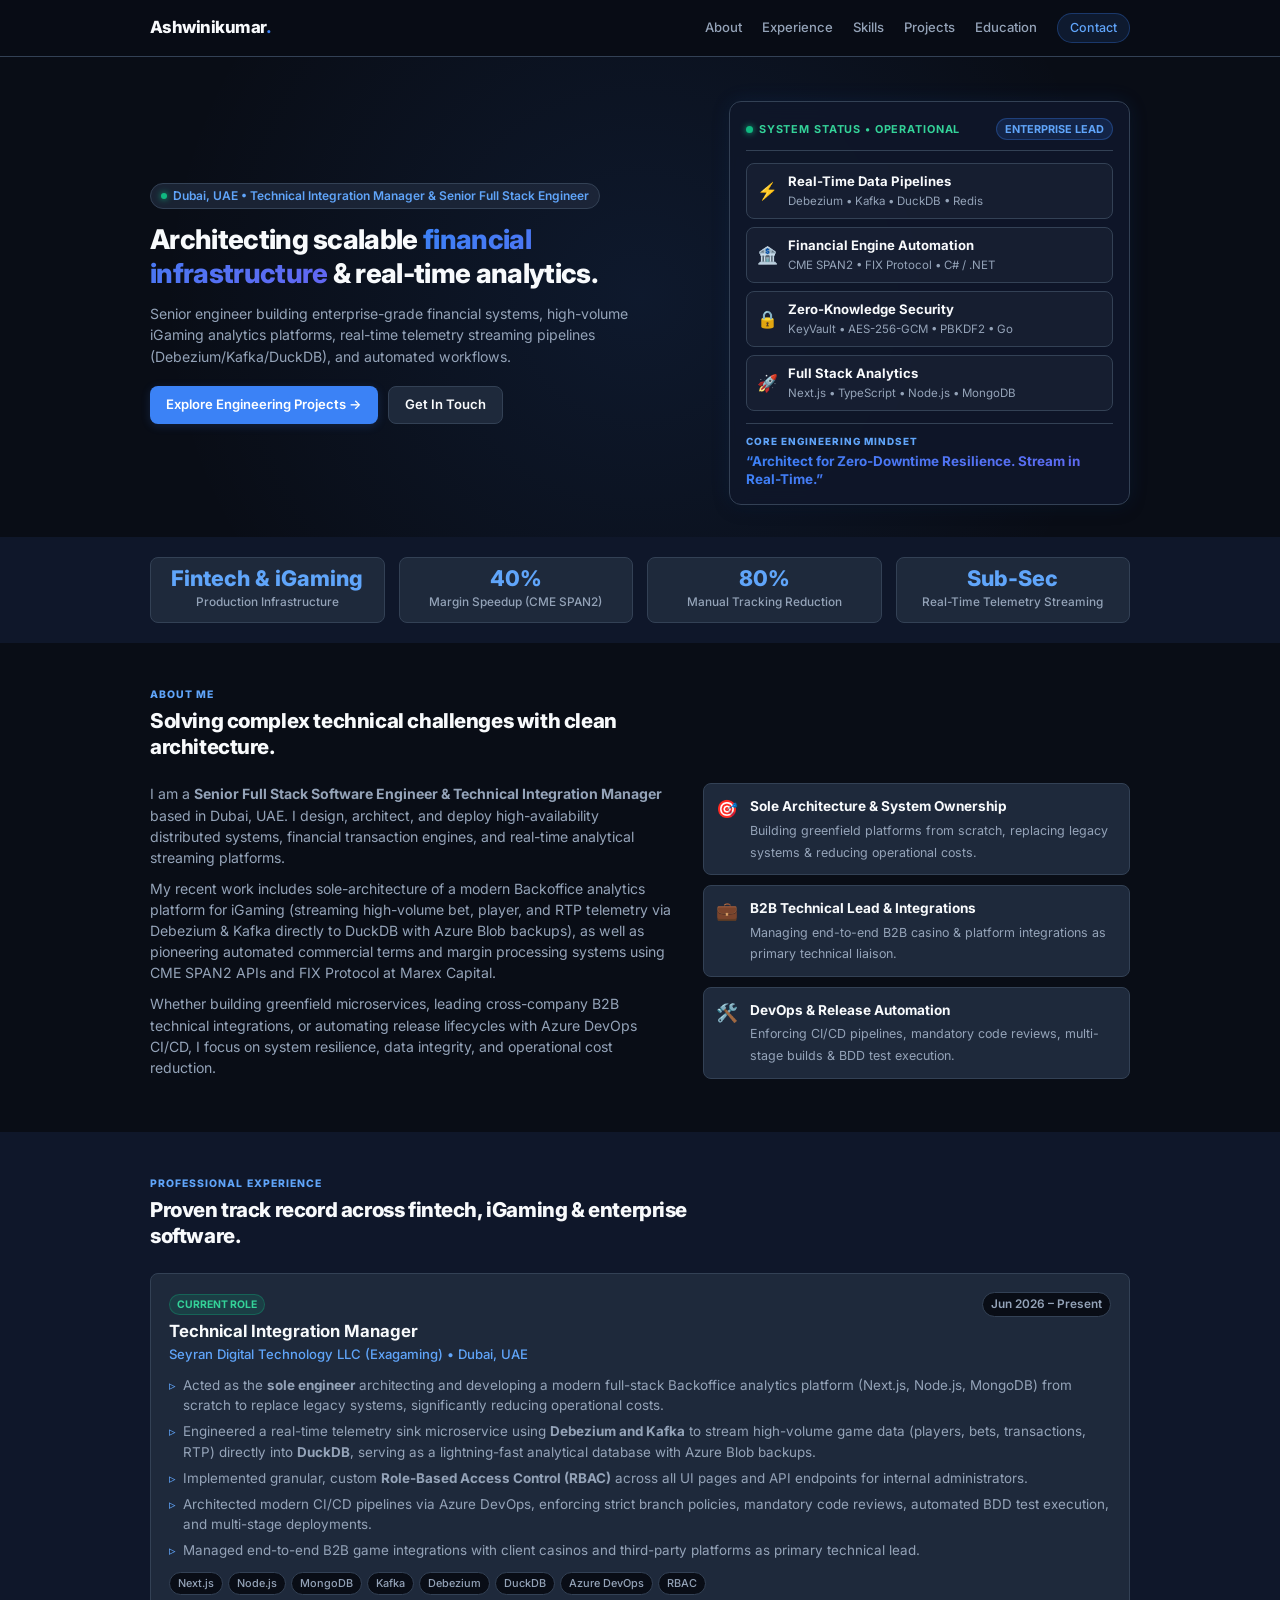
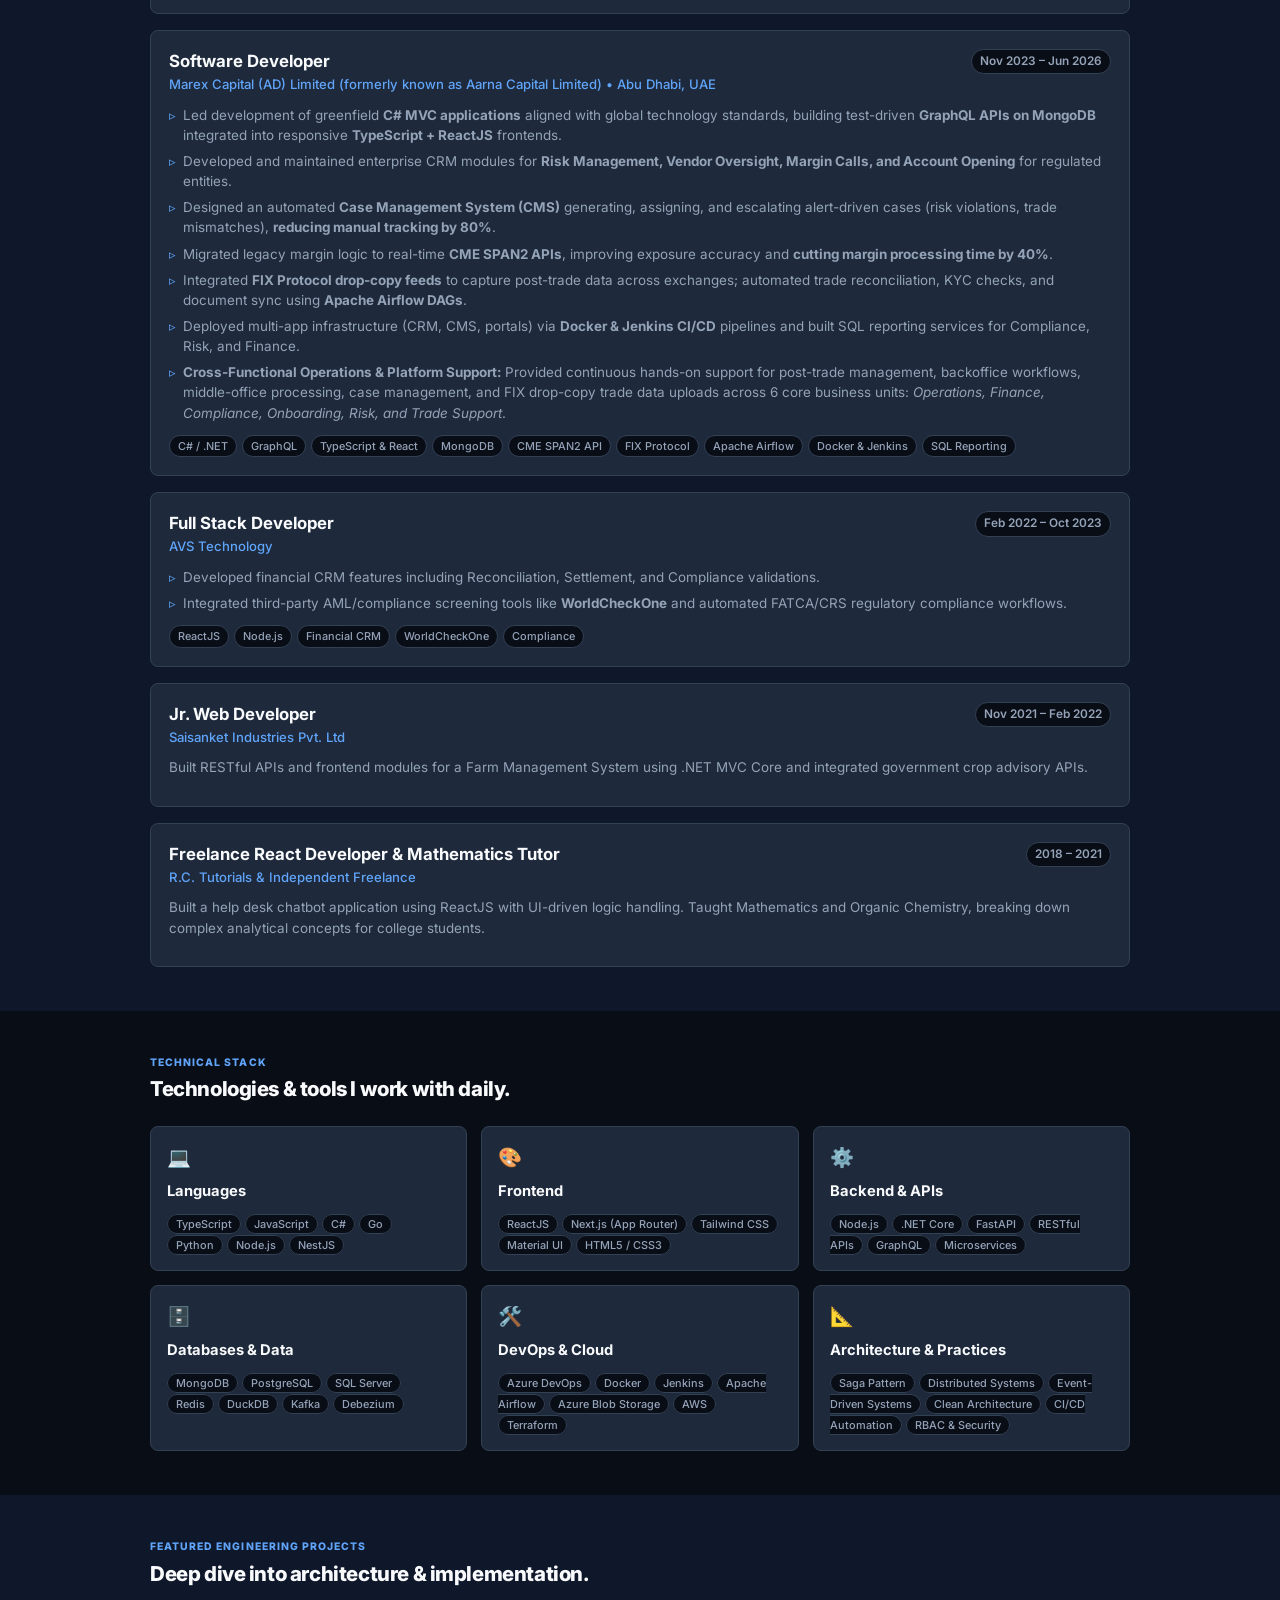
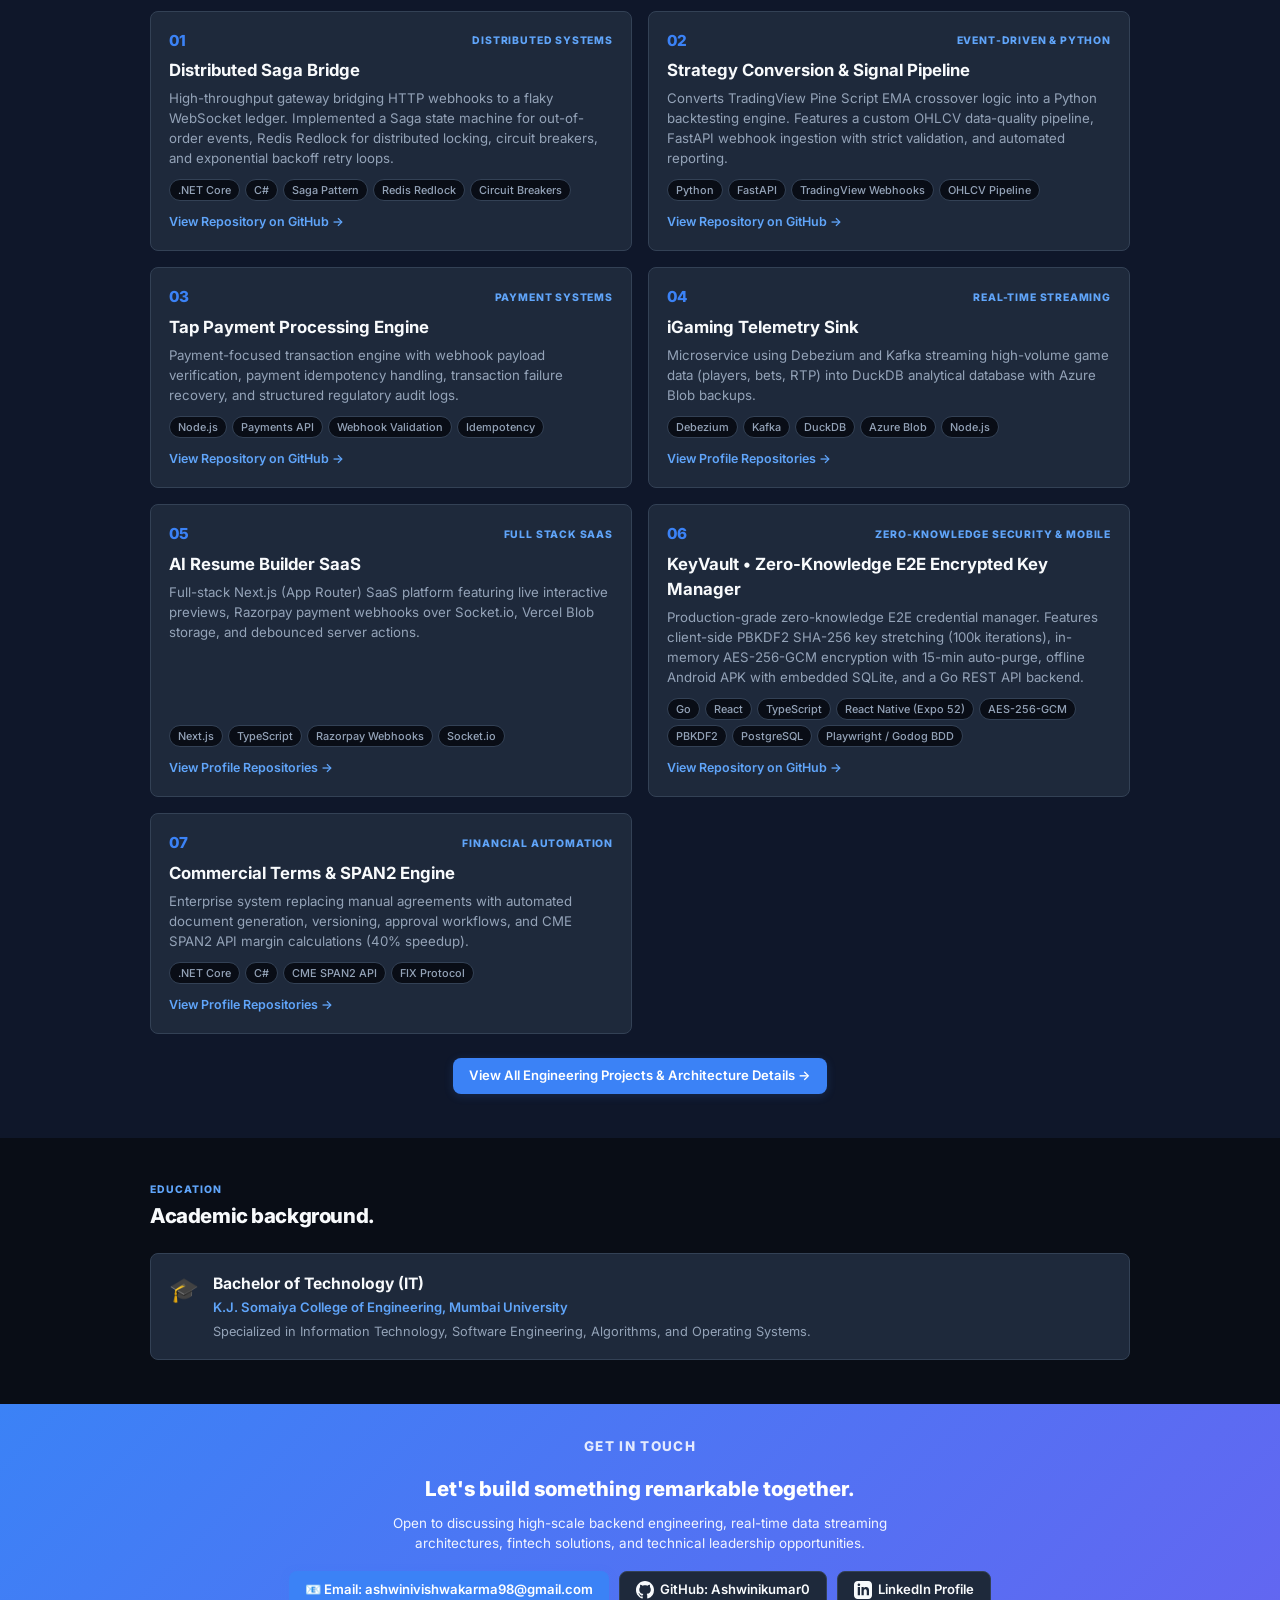
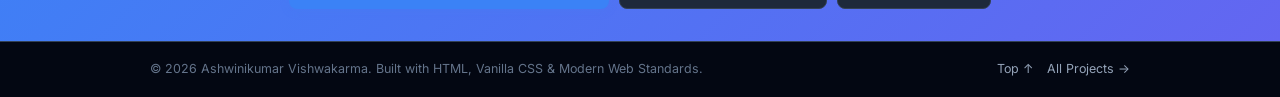
==== index.html @ 13f1a9cb "adding ui enhancements" ====
<!DOCTYPE html>
<html lang="en">

<head>
    <meta charset="UTF-8" />
    <meta name="viewport" content="width=device-width, initial-scale=1.0" />

    <meta name="description"
        content="Ashwinikumar Vishwakarma - Senior Full Stack Software Engineer & Technical Integration Manager specializing in distributed systems, real-time data streaming, financial tech, and cloud architecture." />

    <title>Ashwinikumar Vishwakarma | Senior Full Stack Engineer</title>

    <!-- Fonts -->
    <link rel="preconnect" href="https://fonts.googleapis.com">
    <link rel="preconnect" href="https://fonts.gstatic.com" crossorigin>
    <link
        href="https://fonts.googleapis.com/css2?family=Inter:wght@300;400;500;600;700;800&family=Fira+Code:wght@400;500;600&display=swap"
        rel="stylesheet">

    <!-- CSS -->
    <link rel="stylesheet" href="./assets/style.css" />
</head>

<body>

    <!-- NAVBAR -->
    <header class="navbar">
        <div class="container nav-container">
            <a href="index.html" class="logo">
                Ashwinikumar<span>.</span>
            </a>

            <nav class="nav-links">
                <a href="#about">About</a>
                <a href="#experience">Experience</a>
                <a href="#skills">Skills</a>
                <a href="#projects">Projects</a>
                <a href="#education">Education</a>
                <a href="#contact" class="nav-cta">Contact</a>
            </nav>

            <button class="mobile-menu-toggle" aria-label="Toggle Navigation">
                <span></span>
                <span></span>
                <span></span>
            </button>
        </div>
    </header>

    <main>

        <!-- HERO SECTION -->
        <section class="hero">
            <div class="container hero-content">
                <div class="hero-text">
                    <div class="location-badge">
                        <span class="pulse-dot"></span>
                        Dubai, UAE &bull; Technical Integration Manager & Senior Full Stack Engineer
                    </div>

                    <h1 class="hero-title">
                        Architecting scalable <span>financial infrastructure</span> & real-time analytics.
                    </h1>

                    <p class="hero-description">
                        Senior engineer building enterprise-grade financial systems, high-volume iGaming analytics platforms, real-time telemetry streaming pipelines (Debezium/Kafka/DuckDB), and automated workflows.
                    </p>

                    <div class="hero-buttons">
                        <a href="#projects" class="button primary-button">
                            Explore Engineering Projects &rarr;
                        </a>
                        <a href="#contact" class="button secondary-button">
                            Get In Touch
                        </a>
                    </div>
                </div>

                <div class="hero-card">
                    <div class="hero-dashboard">
                        <div class="dashboard-header">
                            <div class="status-indicator">
                                <span class="status-dot"></span>
                                <span class="status-text">SYSTEM STATUS &bull; OPERATIONAL</span>
                            </div>
                            <span class="dashboard-badge">ENTERPRISE LEAD</span>
                        </div>

                        <div class="dashboard-body">
                            <div class="dashboard-row">
                                <span class="row-icon">⚡</span>
                                <div>
                                    <div class="row-title">Real-Time Data Pipelines</div>
                                    <div class="row-desc">Debezium &bull; Kafka &bull; DuckDB &bull; Redis</div>
                                </div>
                            </div>

                            <div class="dashboard-row">
                                <span class="row-icon">🏦</span>
                                <div>
                                    <div class="row-title">Financial Engine Automation</div>
                                    <div class="row-desc">CME SPAN2 &bull; FIX Protocol &bull; C# / .NET</div>
                                </div>
                            </div>

                            <div class="dashboard-row">
                                <span class="row-icon">🔒</span>
                                <div>
                                    <div class="row-title">Zero-Knowledge Security</div>
                                    <div class="row-desc">KeyVault &bull; AES-256-GCM &bull; PBKDF2 &bull; Go</div>
                                </div>
                            </div>

                            <div class="dashboard-row">
                                <span class="row-icon">🚀</span>
                                <div>
                                    <div class="row-title">Full Stack Analytics</div>
                                    <div class="row-desc">Next.js &bull; TypeScript &bull; Node.js &bull; MongoDB</div>
                                </div>
                            </div>
                        </div>

                        <div class="dashboard-footer">
                            <span class="impact-label">CORE ENGINEERING MINDSET</span>
                            <div class="impact-quote">
                                &ldquo;Architect for Zero-Downtime Resilience. Stream in Real-Time.&rdquo;
                            </div>
                        </div>
                    </div>
                </div>
            </div>
        </section>

        <!-- IMPACT METRICS -->
        <section class="metrics-bar">
            <div class="container metrics-grid">
                <div class="metric-item">
                    <div class="metric-number">Fintech &amp; iGaming</div>
                    <div class="metric-label">Production Infrastructure</div>
                </div>
                <div class="metric-item">
                    <div class="metric-number">40%</div>
                    <div class="metric-label">Margin Speedup (CME SPAN2)</div>
                </div>
                <div class="metric-item">
                    <div class="metric-number">80%</div>
                    <div class="metric-label">Manual Tracking Reduction</div>
                </div>
                <div class="metric-item">
                    <div class="metric-number">Sub-Sec</div>
                    <div class="metric-label">Real-Time Telemetry Streaming</div>
                </div>
            </div>
        </section>

        <!-- ABOUT SECTION -->
        <section id="about" class="section">
            <div class="container">
                <div class="section-heading">
                    <p class="eyebrow">ABOUT ME</p>
                    <h2>Solving complex technical challenges with clean architecture.</h2>
                </div>

                <div class="about-grid">
                    <div class="about-bio">
                        <p>
                            I am a <strong>Senior Full Stack Software Engineer & Technical Integration Manager</strong>
                            based in Dubai, UAE.
                            I design, architect, and deploy high-availability distributed systems,
                            financial transaction engines, and real-time analytical streaming platforms.
                        </p>
                        <p>
                            My recent work includes sole-architecture of a modern Backoffice analytics platform for
                            iGaming (streaming high-volume bet, player, and RTP telemetry via Debezium & Kafka directly
                            to DuckDB with Azure Blob backups), as well as pioneering automated commercial terms and
                            margin processing systems using CME SPAN2 APIs and FIX Protocol at Marex Capital.
                        </p>
                        <p>
                            Whether building greenfield microservices, leading cross-company B2B technical integrations,
                            or automating release lifecycles with Azure DevOps CI/CD, I focus on system resilience, data
                            integrity, and operational cost reduction.
                        </p>
                    </div>

                    <div class="about-highlight">
                        <div class="highlight-item">
                            <div class="highlight-icon">🎯</div>
                            <div>
                                <strong>Sole Architecture &amp; System Ownership</strong>
                                <span>Building greenfield platforms from scratch, replacing legacy systems &amp; reducing operational costs.</span>
                            </div>
                        </div>

                        <div class="highlight-item">
                            <div class="highlight-icon">💼</div>
                            <div>
                                <strong>B2B Technical Lead &amp; Integrations</strong>
                                <span>Managing end-to-end B2B casino &amp; platform integrations as primary technical liaison.</span>
                            </div>
                        </div>

                        <div class="highlight-item">
                            <div class="highlight-icon">🛠️</div>
                            <div>
                                <strong>DevOps &amp; Release Automation</strong>
                                <span>Enforcing CI/CD pipelines, mandatory code reviews, multi-stage builds &amp; BDD test execution.</span>
                            </div>
                        </div>
                    </div>
                </div>
            </div>
        </section>

        <!-- EXPERIENCE SECTION -->
        <section id="experience" class="section section-dark">
            <div class="container">
                <div class="section-heading">
                    <p class="eyebrow">PROFESSIONAL EXPERIENCE</p>
                    <h2>Proven track record across fintech, iGaming & enterprise software.</h2>
                </div>

                <div class="timeline">

                    <!-- ROLE 1 -->
                    <div class="timeline-card">
                        <div class="timeline-header">
                            <div>
                                <span class="role-badge">Current Role</span>
                                <h3 class="role-title">Technical Integration Manager</h3>
                                <p class="company-name">Seyran Digital Technology LLC (Exagaming) &bull; Dubai, UAE</p>
                            </div>
                            <div class="role-period">Jun 2026 – Present</div>
                        </div>

                        <ul class="role-bullets">
                            <li>
                                Acted as the <strong>sole engineer</strong> architecting and developing a modern
                                full-stack Backoffice analytics platform (Next.js, Node.js, MongoDB) from scratch to
                                replace legacy systems, significantly reducing operational costs.
                            </li>
                            <li>
                                Engineered a real-time telemetry sink microservice using <strong>Debezium and
                                    Kafka</strong> to stream high-volume game data (players, bets, transactions, RTP)
                                directly into <strong>DuckDB</strong>, serving as a lightning-fast analytical database
                                with Azure Blob backups.
                            </li>
                            <li>
                                Implemented granular, custom <strong>Role-Based Access Control (RBAC)</strong> across
                                all UI pages and API endpoints for internal administrators.
                            </li>
                            <li>
                                Architected modern CI/CD pipelines via Azure DevOps, enforcing strict branch policies,
                                mandatory code reviews, automated BDD test execution, and multi-stage deployments.
                            </li>
                            <li>
                                Managed end-to-end B2B game integrations with client casinos and third-party platforms
                                as primary technical lead.
                            </li>
                        </ul>

                        <div class="role-tags">
                            <span>Next.js</span>
                            <span>Node.js</span>
                            <span>MongoDB</span>
                            <span>Kafka</span>
                            <span>Debezium</span>
                            <span>DuckDB</span>
                            <span>Azure DevOps</span>
                            <span>RBAC</span>
                        </div>
                    </div>

                    <!-- ROLE 2 -->
                    <div class="timeline-card">
                        <div class="timeline-header">
                            <div>
                                <h3 class="role-title">Software Developer</h3>
                                <p class="company-name">Marex Capital (AD) Limited (formerly known as Aarna Capital
                                    Limited) &bull; Abu Dhabi, UAE</p>
                            </div>
                            <div class="role-period">Nov 2023 – Jun 2026</div>
                        </div>

                        <ul class="role-bullets">
                            <li>
                                Led development of greenfield <strong>C# MVC applications</strong> aligned with global
                                technology standards, building test-driven <strong>GraphQL APIs on MongoDB</strong>
                                integrated into responsive <strong>TypeScript + ReactJS</strong> frontends.
                            </li>
                            <li>
                                Developed and maintained enterprise CRM modules for <strong>Risk Management, Vendor
                                    Oversight, Margin Calls, and Account Opening</strong> for regulated entities.
                            </li>
                            <li>
                                Designed an automated <strong>Case Management System (CMS)</strong> generating,
                                assigning, and escalating alert-driven cases (risk violations, trade mismatches),
                                <strong>reducing manual tracking by 80%</strong>.
                            </li>
                            <li>
                                Migrated legacy margin logic to real-time <strong>CME SPAN2 APIs</strong>, improving
                                exposure accuracy and <strong>cutting margin processing time by 40%</strong>.
                            </li>
                            <li>
                                Integrated <strong>FIX Protocol drop-copy feeds</strong> to capture post-trade data
                                across exchanges; automated trade reconciliation, KYC checks, and document sync using
                                <strong>Apache Airflow DAGs</strong>.
                            </li>
                            <li>
                                Deployed multi-app infrastructure (CRM, CMS, portals) via <strong>Docker &amp; Jenkins
                                    CI/CD</strong> pipelines and built SQL reporting services for Compliance, Risk, and
                                Finance.
                            </li>
                            <li>
                                <strong>Cross-Functional Operations &amp; Platform Support:</strong> Provided continuous
                                hands-on support for post-trade management, backoffice workflows, middle-office
                                processing, case management, and FIX drop-copy trade data uploads across 6 core business
                                units: <em>Operations, Finance, Compliance, Onboarding, Risk, and Trade Support</em>.
                            </li>
                        </ul>

                        <div class="role-tags">
                            <span>C# / .NET</span>
                            <span>GraphQL</span>
                            <span>TypeScript &amp; React</span>
                            <span>MongoDB</span>
                            <span>CME SPAN2 API</span>
                            <span>FIX Protocol</span>
                            <span>Apache Airflow</span>
                            <span>Docker &amp; Jenkins</span>
                            <span>SQL Reporting</span>
                        </div>
                    </div>

                    <!-- ROLE 3 -->
                    <div class="timeline-card">
                        <div class="timeline-header">
                            <div>
                                <h3 class="role-title">Full Stack Developer</h3>
                                <p class="company-name">AVS Technology</p>
                            </div>
                            <div class="role-period">Feb 2022 – Oct 2023</div>
                        </div>

                        <ul class="role-bullets">
                            <li>
                                Developed financial CRM features including Reconciliation, Settlement, and Compliance
                                validations.
                            </li>
                            <li>
                                Integrated third-party AML/compliance screening tools like
                                <strong>WorldCheckOne</strong> and automated FATCA/CRS regulatory compliance workflows.
                            </li>
                        </ul>

                        <div class="role-tags">
                            <span>ReactJS</span>
                            <span>Node.js</span>
                            <span>Financial CRM</span>
                            <span>WorldCheckOne</span>
                            <span>Compliance</span>
                        </div>
                    </div>

                    <!-- ROLE 4 -->
                    <div class="timeline-card">
                        <div class="timeline-header">
                            <div>
                                <h3 class="role-title">Jr. Web Developer</h3>
                                <p class="company-name">Saisanket Industries Pvt. Ltd</p>
                            </div>
                            <div class="role-period">Nov 2021 – Feb 2022</div>
                        </div>

                        <p class="role-summary">
                            Built RESTful APIs and frontend modules for a Farm Management System using .NET MVC Core and
                            integrated government crop advisory APIs.
                        </p>
                    </div>

                    <!-- ROLE 5 & 6 -->
                    <div class="timeline-card">
                        <div class="timeline-header">
                            <div>
                                <h3 class="role-title">Freelance React Developer & Mathematics Tutor</h3>
                                <p class="company-name">R.C. Tutorials & Independent Freelance</p>
                            </div>
                            <div class="role-period">2018 – 2021</div>
                        </div>

                        <p class="role-summary">
                            Built a help desk chatbot application using ReactJS with UI-driven logic handling. Taught
                            Mathematics and Organic Chemistry, breaking down complex analytical concepts for college
                            students.
                        </p>
                    </div>

                </div>
            </div>
        </section>

        <!-- SKILLS SECTION -->
        <section id="skills" class="section">
            <div class="container">
                <div class="section-heading">
                    <p class="eyebrow">TECHNICAL STACK</p>
                    <h2>Technologies & tools I work with daily.</h2>
                </div>

                <div class="skills-grid">
                    <div class="skill-card">
                        <div class="skill-icon">💻</div>
                        <h3>Languages</h3>
                        <div class="tags">
                            <span>TypeScript</span>
                            <span>JavaScript</span>
                            <span>C#</span>
                            <span>Go</span>
                            <span>Python</span>
                            <span>Node.js</span>
                            <span>NestJS</span>
                        </div>
                    </div>

                    <div class="skill-card">
                        <div class="skill-icon">🎨</div>
                        <h3>Frontend</h3>
                        <div class="tags">
                            <span>ReactJS</span>
                            <span>Next.js (App Router)</span>
                            <span>Tailwind CSS</span>
                            <span>Material UI</span>
                            <span>HTML5 / CSS3</span>
                        </div>
                    </div>

                    <div class="skill-card">
                        <div class="skill-icon">⚙️</div>
                        <h3>Backend & APIs</h3>
                        <div class="tags">
                            <span>Node.js</span>
                            <span>.NET Core</span>
                            <span>FastAPI</span>
                            <span>RESTful APIs</span>
                            <span>GraphQL</span>
                            <span>Microservices</span>
                        </div>
                    </div>

                    <div class="skill-card">
                        <div class="skill-icon">🗄️</div>
                        <h3>Databases & Data</h3>
                        <div class="tags">
                            <span>MongoDB</span>
                            <span>PostgreSQL</span>
                            <span>SQL Server</span>
                            <span>Redis</span>
                            <span>DuckDB</span>
                            <span>Kafka</span>
                            <span>Debezium</span>
                        </div>
                    </div>

                    <div class="skill-card">
                        <div class="skill-icon">🛠️</div>
                        <h3>DevOps & Cloud</h3>
                        <div class="tags">
                            <span>Azure DevOps</span>
                            <span>Docker</span>
                            <span>Jenkins</span>
                            <span>Apache Airflow</span>
                            <span>Azure Blob Storage</span>
                            <span>AWS</span>
                            <span>Terraform</span>
                        </div>
                    </div>

                    <div class="skill-card">
                        <div class="skill-icon">📐</div>
                        <h3>Architecture & Practices</h3>
                        <div class="tags">
                            <span>Saga Pattern</span>
                            <span>Distributed Systems</span>
                            <span>Event-Driven Systems</span>
                            <span>Clean Architecture</span>
                            <span>CI/CD Automation</span>
                            <span>RBAC & Security</span>
                        </div>
                    </div>
                </div>
            </div>
        </section>

        <!-- FEATURED PROJECTS SECTION -->
        <section id="projects" class="section section-dark">
            <div class="container">
                <div class="section-heading">
                    <p class="eyebrow">FEATURED ENGINEERING PROJECTS</p>
                    <h2>Deep dive into architecture & implementation.</h2>
                </div>

                <div class="projects-grid-container">

                    <!-- PROJECT 1 -->
                    <article class="project-card">
                        <div class="project-header-row">
                            <span class="project-number">01</span>
                            <span class="project-category">DISTRIBUTED SYSTEMS</span>
                        </div>
                        <div class="project-content">
                            <h2>Distributed Saga Bridge</h2>
                            <p>
                                High-throughput gateway bridging HTTP webhooks to a flaky WebSocket ledger. Implemented
                                a Saga state machine for out-of-order events, Redis Redlock for distributed locking,
                                circuit breakers, and exponential backoff retry loops.
                            </p>
                        </div>
                        <div class="project-tags">
                            <span>.NET Core</span>
                            <span>C#</span>
                            <span>Saga Pattern</span>
                            <span>Redis Redlock</span>
                            <span>Circuit Breakers</span>
                        </div>
                        <a href="https://github.com/Ashwinikumar0/distributed-saga-bridge" target="_blank"
                            rel="noopener noreferrer" class="project-link">
                            View Repository on GitHub &rarr;
                        </a>
                    </article>

                    <!-- PROJECT 2 -->
                    <article class="project-card">
                        <div class="project-header-row">
                            <span class="project-number">02</span>
                            <span class="project-category">EVENT-DRIVEN & PYTHON</span>
                        </div>
                        <div class="project-content">
                            <h2>Strategy Conversion & Signal Pipeline</h2>
                            <p>
                                Converts TradingView Pine Script EMA crossover logic into a Python backtesting engine.
                                Features a custom OHLCV data-quality pipeline, FastAPI webhook ingestion with strict
                                validation, and automated reporting.
                            </p>
                        </div>
                        <div class="project-tags">
                            <span>Python</span>
                            <span>FastAPI</span>
                            <span>TradingView Webhooks</span>
                            <span>OHLCV Pipeline</span>
                        </div>
                        <a href="https://github.com/Ashwinikumar0/strategy-conversion-signal-execution-pipeline"
                            target="_blank" rel="noopener noreferrer" class="project-link">
                            View Repository on GitHub &rarr;
                        </a>
                    </article>

                    <!-- PROJECT 3 -->
                    <article class="project-card">
                        <div class="project-header-row">
                            <span class="project-number">03</span>
                            <span class="project-category">PAYMENT SYSTEMS</span>
                        </div>
                        <div class="project-content">
                            <h2>Tap Payment Processing Engine</h2>
                            <p>
                                Payment-focused transaction engine with webhook payload verification, payment
                                idempotency handling, transaction failure recovery, and structured regulatory audit
                                logs.
                            </p>
                        </div>
                        <div class="project-tags">
                            <span>Node.js</span>
                            <span>Payments API</span>
                            <span>Webhook Validation</span>
                            <span>Idempotency</span>
                        </div>
                        <a href="https://github.com/Ashwinikumar0/tap-payment" target="_blank" rel="noopener noreferrer"
                            class="project-link">
                            View Repository on GitHub &rarr;
                        </a>
                    </article>

                    <!-- PROJECT 4 -->
                    <article class="project-card">
                        <div class="project-header-row">
                            <span class="project-number">04</span>
                            <span class="project-category">REAL-TIME STREAMING</span>
                        </div>
                        <div class="project-content">
                            <h2>iGaming Telemetry Sink</h2>
                            <p>
                                Microservice using Debezium and Kafka streaming high-volume game data (players, bets,
                                RTP) into DuckDB analytical database with Azure Blob backups.
                            </p>
                        </div>
                        <div class="project-tags">
                            <span>Debezium</span>
                            <span>Kafka</span>
                            <span>DuckDB</span>
                            <span>Azure Blob</span>
                            <span>Node.js</span>
                        </div>
                        <a href="https://github.com/Ashwinikumar0" target="_blank" rel="noopener noreferrer"
                            class="project-link">
                            View Profile Repositories &rarr;
                        </a>
                    </article>

                    <!-- PROJECT 5 -->
                    <article class="project-card">
                        <div class="project-header-row">
                            <span class="project-number">05</span>
                            <span class="project-category">FULL STACK SAAS</span>
                        </div>
                        <div class="project-content">
                            <h2>AI Resume Builder SaaS</h2>
                            <p>
                                Full-stack Next.js (App Router) SaaS platform featuring live interactive previews,
                                Razorpay payment webhooks over Socket.io, Vercel Blob storage, and debounced server
                                actions.
                            </p>
                        </div>
                        <div class="project-tags">
                            <span>Next.js</span>
                            <span>TypeScript</span>
                            <span>Razorpay Webhooks</span>
                            <span>Socket.io</span>
                        </div>
                        <a href="https://github.com/Ashwinikumar0" target="_blank" rel="noopener noreferrer"
                            class="project-link">
                            View Profile Repositories &rarr;
                        </a>
                    </article>

                    <!-- PROJECT 6 -->
                    <article class="project-card">
                        <div class="project-header-row">
                            <span class="project-number">06</span>
                            <span class="project-category">ZERO-KNOWLEDGE SECURITY & MOBILE</span>
                        </div>
                        <div class="project-content">
                            <h2>KeyVault &bull; Zero-Knowledge E2E Encrypted Key Manager</h2>
                            <p>
                                Production-grade zero-knowledge E2E credential manager. Features client-side PBKDF2
                                SHA-256 key stretching (100k iterations), in-memory AES-256-GCM encryption with 15-min
                                auto-purge, offline Android APK with embedded SQLite, and a Go REST API backend.
                            </p>
                        </div>
                        <div class="project-tags">
                            <span>Go</span>
                            <span>React</span>
                            <span>TypeScript</span>
                            <span>React Native (Expo 52)</span>
                            <span>AES-256-GCM</span>
                            <span>PBKDF2</span>
                            <span>PostgreSQL</span>
                            <span>Playwright / Godog BDD</span>
                        </div>
                        <a href="https://github.com/Ashwinikumar0/key-vault" target="_blank" rel="noopener noreferrer"
                            class="project-link">
                            View Repository on GitHub &rarr;
                        </a>
                    </article>

                    <!-- PROJECT 7 -->
                    <article class="project-card">
                        <div class="project-header-row">
                            <span class="project-number">07</span>
                            <span class="project-category">FINANCIAL AUTOMATION</span>
                        </div>
                        <div class="project-content">
                            <h2>Commercial Terms & SPAN2 Engine</h2>
                            <p>
                                Enterprise system replacing manual agreements with automated document generation,
                                versioning, approval workflows, and CME SPAN2 API margin calculations (40% speedup).
                            </p>
                        </div>
                        <div class="project-tags">
                            <span>.NET Core</span>
                            <span>C#</span>
                            <span>CME SPAN2 API</span>
                            <span>FIX Protocol</span>
                        </div>
                        <a href="https://github.com/Ashwinikumar0" target="_blank" rel="noopener noreferrer"
                            class="project-link">
                            View Profile Repositories &rarr;
                        </a>
                    </article>

                </div>

                <div class="projects-cta">
                    <a href="projects.html" class="button primary-button">
                        View All Engineering Projects & Architecture Details &rarr;
                    </a>
                </div>
            </div>
        </section>

        <!-- EDUCATION SECTION -->
        <section id="education" class="section">
            <div class="container">
                <div class="section-heading">
                    <p class="eyebrow">EDUCATION</p>
                    <h2>Academic background.</h2>
                </div>

                <div class="education-card">
                    <div class="edu-icon">🎓</div>
                    <div>
                        <h3>Bachelor of Technology (IT)</h3>
                        <p class="edu-institution">K.J. Somaiya College of Engineering, Mumbai University</p>
                        <p class="edu-desc">Specialized in Information Technology, Software Engineering, Algorithms, and
                            Operating Systems.</p>
                    </div>
                </div>
            </div>
        </section>

        <!-- CONTACT SECTION -->
        <section id="contact" class="section cta-section">
            <div class="container cta-content">
                <p class="eyebrow">GET IN TOUCH</p>
                <h2>Let's build something remarkable together.</h2>
                <p>
                    Open to discussing high-scale backend engineering, real-time data streaming architectures,
                    fintech solutions, and technical leadership opportunities.
                </p>

                <div class="contact-methods">
                    <a href="mailto:ashwinivishwakarma98@gmail.com" class="button primary-button">
                        📧 Email: ashwinivishwakarma98@gmail.com
                    </a>
                    <a href="https://github.com/Ashwinikumar0" target="_blank" rel="noopener noreferrer"
                        class="button secondary-button icon-button">
                        <svg width="18" height="18" fill="currentColor" viewBox="0 0 24 24">
                            <path
                                d="M12 0C5.37 0 0 5.37 0 12c0 5.31 3.435 9.795 8.205 11.385.6.105.825-.255.825-.57 0-.285-.015-1.23-.015-2.235-3.015.555-3.795-.735-4.035-1.41-.135-.345-.72-1.41-1.23-1.695-.42-.225-1.02-.78-.015-.795.945-.015 1.62.87 1.845 1.23 1.08 1.815 2.805 1.305 3.495.99.105-.78.42-1.305.765-1.605-2.67-.3-5.46-1.335-5.46-5.925 0-1.305.465-2.385 1.23-3.225-.12-.3-.54-1.53.12-3.18 0 0 1.005-.315 3.3 1.23.96-.27 1.98-.405 3-.405s2.04.135 3 .405c2.295-1.56 3.3-1.23 3.3-1.23.66 1.65.24 2.88.12 3.18.765.84 1.23 1.905 1.23 3.225 0 4.605-2.805 5.625-5.475 5.925.435.375.81 1.095.81 2.22 0 1.605-.015 2.895-.015 3.3 0 .315.225.69.825.57A12.02 12.02 0 0024 12c0-6.63-5.37-12-12-12z" />
                        </svg>
                        GitHub: Ashwinikumar0
                    </a>
                    <a href="https://www.linkedin.com/in/ashwinikumarv" target="_blank" rel="noopener noreferrer"
                        class="button secondary-button icon-button">
                        <svg width="18" height="18" fill="currentColor" viewBox="0 0 24 24">
                            <path
                                d="M19 0h-14c-2.761 0-5 2.239-5 5v14c0 2.761 2.239 5 5 5h14c2.762 0 5-2.239 5-5v-14c0-2.761-2.238-5-5-5zm-11 19h-3v-11h3v11zm-1.5-12.268c-.966 0-1.75-.79-1.75-1.764s.784-1.764 1.75-1.764 1.75.79 1.75 1.764-.783 1.764-1.75 1.764zm13.5 12.268h-3v-5.604c0-3.368-4-3.113-4 0v5.604h-3v-11h3v1.765c1.396-2.586 7-2.777 7 2.476v6.759z" />
                        </svg>
                        LinkedIn Profile
                    </a>
                </div>
            </div>
        </section>

    </main>

    <!-- FOOTER -->
    <footer>
        <div class="container footer-content">
            <p>
                &copy; 2026 Ashwinikumar Vishwakarma. Built with HTML, Vanilla CSS &amp; Modern Web Standards.
            </p>
            <div class="footer-links">
                <a href="#about">Top &uarr;</a>
                <a href="projects.html">All Projects &rarr;</a>
            </div>
        </div>
    </footer>

    <script>
        document.addEventListener('DOMContentLoaded', () => {
            const toggle = document.querySelector('.mobile-menu-toggle');
            const nav = document.querySelector('.nav-links');
            if (toggle && nav) {
                toggle.addEventListener('click', () => {
                    nav.style.display = nav.style.display === 'flex' ? 'none' : 'flex';
                    if (nav.style.display === 'flex') {
                        nav.style.flexDirection = 'column';
                        nav.style.position = 'absolute';
                        nav.style.top = '64px';
                        nav.style.left = '0';
                        nav.style.right = '0';
                        nav.style.background = '#090d16';
                        nav.style.padding = '16px';
                        nav.style.borderBottom = '1px solid #334155';
                    }
                });
            }
        });
    </script>
</body>

</html>
---- assets/style.css ----
/* ==========================================================================
   ASHWINIKUMAR VISHWAKARMA PORTFOLIO STYLESHEET
   Ultra-Compact, Sleek, Professional & Modern Engineering Portfolio
   ========================================================================== */

:root {
    /* Color Palette */
    --background: #090d16;
    --background-alt: #0f172a;
    --surface: #1e293b;
    --surface-hover: #26354a;
    --surface-light: #ffffff;
    
    --text: #f8fafc;
    --text-muted: #94a3b8;
    --text-dim: #64748b;
    
    --border: #334155;
    --border-light: rgba(255, 255, 255, 0.08);
    
    --accent: #3b82f6;
    --accent-light: #60a5fa;
    --accent-dark: #1d4ed8;
    --accent-glow: rgba(59, 130, 246, 0.18);
    
    --gradient-primary: linear-gradient(135deg, #3b82f6 0%, #6366f1 100%);
    --gradient-glow: radial-gradient(circle, rgba(59, 130, 246, 0.1) 0%, transparent 70%);

    --shadow-sm: 0 1px 3px rgba(0, 0, 0, 0.2);
    --shadow-md: 0 4px 16px rgba(0, 0, 0, 0.25);
    --shadow-glow: 0 0 20px rgba(59, 130, 246, 0.12);

    --radius-sm: 4px;
    --radius-md: 8px;
    --radius-lg: 12px;
    --radius-full: 9999px;

    --transition: all 0.18s cubic-bezier(0.4, 0, 0.2, 1);
}

/* Base resets */
* {
    margin: 0;
    padding: 0;
    box-sizing: border-box;
}

html {
    scroll-behavior: smooth;
    color-scheme: dark;
}

body {
    font-family: 'Inter', -apple-system, BlinkMacSystemFont, "Segoe UI", Roboto, sans-serif;
    background-color: var(--background);
    color: var(--text);
    line-height: 1.5;
    font-size: 0.88rem;
    overflow-x: hidden;
    -webkit-font-smoothing: antialiased;
}

a {
    color: inherit;
    text-decoration: none;
}

ul {
    list-style: none;
}

.container {
    width: min(980px, 92%);
    margin: 0 auto;
}

/* NAVBAR */
.navbar {
    position: sticky;
    top: 0;
    z-index: 1000;
    background: rgba(9, 13, 22, 0.9);
    backdrop-filter: blur(12px);
    border-bottom: 1px solid var(--border);
    transition: var(--transition);
}

.nav-container {
    height: 56px;
    display: flex;
    align-items: center;
    justify-content: space-between;
}

.logo {
    font-size: 1.05rem;
    font-weight: 800;
    letter-spacing: -0.03em;
    color: var(--text);
}

.logo span {
    color: var(--accent);
}

.nav-links {
    display: flex;
    align-items: center;
    gap: 20px;
}

.nav-links a {
    color: var(--text-muted);
    font-size: 0.82rem;
    font-weight: 500;
    transition: var(--transition);
}

.nav-links a:hover,
.nav-links a.active {
    color: var(--text);
}

.nav-cta {
    padding: 5px 12px;
    background: rgba(59, 130, 246, 0.12);
    border: 1px solid rgba(59, 130, 246, 0.3);
    border-radius: var(--radius-full);
    color: var(--accent-light) !important;
    font-size: 0.78rem !important;
}

.nav-cta:hover {
    background: var(--accent);
    color: #ffffff !important;
}

.mobile-menu-toggle {
    display: none;
    background: none;
    border: none;
    cursor: pointer;
    flex-direction: column;
    gap: 4px;
    padding: 4px;
}

.mobile-menu-toggle span {
    width: 18px;
    height: 2px;
    background-color: var(--text);
    border-radius: 2px;
}

/* HERO SECTION */
.hero {
    padding: 44px 0 32px;
    position: relative;
    background: var(--gradient-glow);
}

.hero-content {
    display: grid;
    grid-template-columns: 1.15fr 0.85fr;
    align-items: center;
    gap: 36px;
}

.location-badge {
    display: inline-flex;
    align-items: center;
    gap: 6px;
    padding: 3px 10px;
    background: rgba(30, 41, 59, 0.8);
    border: 1px solid var(--border);
    border-radius: var(--radius-full);
    font-size: 0.75rem;
    font-weight: 600;
    color: var(--accent-light);
    margin-bottom: 14px;
}

.pulse-dot {
    width: 6px;
    height: 6px;
    background-color: #10b981;
    border-radius: 50%;
    box-shadow: 0 0 6px #10b981;
}

.hero-title {
    font-size: clamp(1.25rem, 2.2vw, 1.7rem);
    font-weight: 800;
    line-height: 1.25;
    letter-spacing: -0.025em;
    margin-bottom: 12px;
}

.hero-title span {
    background: var(--gradient-primary);
    -webkit-background-clip: text;
    -webkit-text-fill-color: transparent;
}

.hero-description {
    color: var(--text-muted);
    font-size: 0.88rem;
    line-height: 1.55;
    margin-bottom: 18px;
    max-width: 520px;
}

.hero-buttons {
    display: flex;
    flex-wrap: wrap;
    gap: 10px;
}

/* BUTTONS */
.button {
    display: inline-flex;
    align-items: center;
    justify-content: center;
    padding: 8px 16px;
    border-radius: var(--radius-md);
    font-size: 0.82rem;
    font-weight: 600;
    transition: var(--transition);
    cursor: pointer;
}

.primary-button {
    background: var(--accent);
    color: #ffffff;
    box-shadow: 0 2px 10px var(--accent-glow);
}

.primary-button:hover {
    background: var(--accent-dark);
    transform: translateY(-1px);
}

.secondary-button {
    background: var(--surface);
    color: var(--text);
    border: 1px solid var(--border);
}

.secondary-button:hover {
    background: var(--surface-hover);
    border-color: var(--accent);
    transform: translateY(-1px);
}

.icon-button {
    gap: 6px;
}

/* HERO DASHBOARD */
.hero-dashboard {
    background: rgba(15, 23, 42, 0.95);
    border: 1px solid var(--border);
    border-radius: var(--radius-lg);
    padding: 16px;
    box-shadow: var(--shadow-md), var(--shadow-glow);
    backdrop-filter: blur(10px);
}

.dashboard-header {
    display: flex;
    align-items: center;
    justify-content: space-between;
    padding-bottom: 10px;
    border-bottom: 1px solid var(--border);
    margin-bottom: 12px;
}

.status-indicator {
    display: flex;
    align-items: center;
    gap: 6px;
}

.status-dot {
    width: 7px;
    height: 7px;
    border-radius: 50%;
    background-color: #10b981;
    box-shadow: 0 0 6px #10b981;
}

.status-text {
    font-size: 0.68rem;
    font-weight: 700;
    letter-spacing: 0.08em;
    color: #34d399;
}

.dashboard-badge {
    font-size: 0.68rem;
    font-weight: 700;
    padding: 2px 8px;
    background: rgba(59, 130, 246, 0.15);
    border: 1px solid rgba(59, 130, 246, 0.3);
    border-radius: var(--radius-full);
    color: var(--accent-light);
}

.dashboard-body {
    display: flex;
    flex-direction: column;
    gap: 8px;
    margin-bottom: 12px;
}

.dashboard-row {
    display: flex;
    align-items: center;
    gap: 10px;
    padding: 8px 10px;
    background: rgba(30, 41, 59, 0.5);
    border: 1px solid var(--border);
    border-radius: var(--radius-md);
    transition: var(--transition);
}

.dashboard-row:hover {
    border-color: var(--accent);
    background: rgba(30, 41, 59, 0.85);
}

.row-icon {
    font-size: 1.05rem;
    line-height: 1;
}

.row-title {
    font-size: 0.82rem;
    font-weight: 700;
    color: var(--text);
    margin-bottom: 1px;
}

.row-desc {
    font-size: 0.72rem;
    color: var(--text-muted);
}

.dashboard-footer {
    padding-top: 10px;
    border-top: 1px solid var(--border);
}

.impact-label {
    display: block;
    font-size: 0.62rem;
    font-weight: 800;
    letter-spacing: 0.1em;
    color: var(--accent-light);
    margin-bottom: 3px;
    text-transform: uppercase;
}

.impact-quote {
    font-size: 0.84rem;
    font-weight: 700;
    color: #ffffff;
    background: var(--gradient-primary);
    -webkit-background-clip: text;
    -webkit-text-fill-color: transparent;
    line-height: 1.35;
}

/* METRICS BAR */
.metrics-bar {
    padding: 20px 0;
    background: var(--background-alt);
    border-y: 1px solid var(--border);
}

.metrics-grid {
    display: grid;
    grid-template-columns: repeat(4, 1fr);
    gap: 14px;
}

.metric-item {
    text-align: center;
    padding: 10px 8px;
    background: var(--surface);
    border: 1px solid var(--border);
    border-radius: var(--radius-md);
}

.metric-number {
    font-size: 1.35rem;
    font-weight: 800;
    color: var(--accent-light);
    line-height: 1;
    margin-bottom: 4px;
}

.metric-label {
    font-size: 0.74rem;
    color: var(--text-muted);
    font-weight: 500;
}

/* SECTIONS */
.section {
    padding: 44px 0;
}

.section-dark {
    background-color: var(--background-alt);
    border-y: 1px solid var(--border);
}

.section-heading {
    max-width: 580px;
    margin-bottom: 24px;
}

.eyebrow {
    color: var(--accent-light);
    font-size: 0.65rem;
    font-weight: 800;
    letter-spacing: 0.1em;
    text-transform: uppercase;
    margin-bottom: 6px;
}

.section-heading h2 {
    font-size: clamp(1.05rem, 1.6vw, 1.35rem);
    font-weight: 800;
    line-height: 1.25;
    letter-spacing: -0.02em;
}

/* ABOUT SECTION */
.about-grid {
    display: grid;
    grid-template-columns: 1.1fr 0.9fr;
    gap: 30px;
}

.about-bio p {
    color: var(--text-muted);
    font-size: 0.88rem;
    margin-bottom: 10px;
}

.about-highlight {
    display: flex;
    flex-direction: column;
    gap: 10px;
}

.highlight-item {
    display: flex;
    gap: 12px;
    padding: 12px;
    background: var(--surface);
    border: 1px solid var(--border);
    border-radius: var(--radius-md);
    transition: var(--transition);
}

.highlight-item:hover {
    border-color: var(--accent);
}

.highlight-icon {
    font-size: 1.1rem;
}

.highlight-item strong {
    display: block;
    font-size: 0.85rem;
    color: var(--text);
    margin-bottom: 2px;
}

.highlight-item span {
    font-size: 0.78rem;
    color: var(--text-muted);
}

/* TIMELINE (EXPERIENCE) */
.timeline {
    display: flex;
    flex-direction: column;
    gap: 16px;
}

.timeline-card {
    padding: 18px;
    background: var(--surface);
    border: 1px solid var(--border);
    border-radius: var(--radius-md);
    transition: var(--transition);
}

.timeline-card:hover {
    border-color: var(--accent);
}

.timeline-header {
    display: flex;
    justify-content: space-between;
    align-items: flex-start;
    gap: 12px;
    margin-bottom: 10px;
}

.role-badge {
    display: inline-block;
    padding: 2px 7px;
    background: rgba(16, 185, 129, 0.15);
    border: 1px solid rgba(16, 185, 129, 0.3);
    color: #34d399;
    border-radius: var(--radius-full);
    font-size: 0.65rem;
    font-weight: 700;
    text-transform: uppercase;
    margin-bottom: 4px;
}

.role-title {
    font-size: 1.05rem;
    font-weight: 700;
    color: var(--text);
}

.company-name {
    color: var(--accent-light);
    font-weight: 500;
    font-size: 0.82rem;
    margin-top: 1px;
}

.role-period {
    padding: 3px 8px;
    background: var(--background);
    border: 1px solid var(--border);
    border-radius: var(--radius-full);
    font-size: 0.74rem;
    font-weight: 600;
    color: var(--text-muted);
    white-space: nowrap;
}

.role-bullets {
    margin-bottom: 12px;
}

.role-bullets li {
    position: relative;
    padding-left: 14px;
    color: var(--text-muted);
    font-size: 0.84rem;
    margin-bottom: 6px;
}

.role-bullets li::before {
    content: "▹";
    position: absolute;
    left: 0;
    color: var(--accent-light);
}

.role-summary {
    color: var(--text-muted);
    font-size: 0.84rem;
    margin-bottom: 10px;
}

.role-tags {
    display: flex;
    flex-wrap: wrap;
    gap: 5px;
}

.role-tags span,
.tags span,
.project-tags span {
    padding: 2px 8px;
    background: var(--background);
    border: 1px solid var(--border);
    border-radius: var(--radius-full);
    font-size: 0.68rem;
    font-weight: 500;
    color: var(--text-muted);
}

/* SKILLS GRID */
.skills-grid {
    display: grid;
    grid-template-columns: repeat(3, 1fr);
    gap: 14px;
}

.skill-card {
    padding: 16px;
    background: var(--surface);
    border: 1px solid var(--border);
    border-radius: var(--radius-md);
    transition: var(--transition);
}

.skill-card:hover {
    border-color: var(--accent);
}

.skill-icon {
    font-size: 1.2rem;
    margin-bottom: 8px;
}

.skill-card h3 {
    font-size: 0.92rem;
    margin-bottom: 10px;
    color: var(--text);
}

/* PROJECTS LIST */
.projects-grid-container {
    display: grid;
    grid-template-columns: repeat(2, 1fr);
    gap: 16px;
}

.projects-list {
    display: grid;
    gap: 16px;
}

.project-card {
    display: flex;
    flex-direction: column;
    padding: 18px;
    background: var(--surface);
    border: 1px solid var(--border);
    border-radius: var(--radius-md);
    transition: var(--transition);
}

.project-card:hover {
    border-color: var(--accent);
}

.project-header-row {
    display: flex;
    justify-content: space-between;
    align-items: center;
    margin-bottom: 6px;
}

.project-number {
    font-size: 0.95rem;
    font-weight: 800;
    color: var(--accent);
}

.project-category {
    color: var(--accent-light);
    font-size: 0.65rem;
    font-weight: 800;
    letter-spacing: 0.08em;
}

.project-content h2 {
    font-size: 1.05rem;
    margin-bottom: 6px;
    color: var(--text);
}

.project-content p {
    color: var(--text-muted);
    font-size: 0.83rem;
    margin-bottom: 10px;
    line-height: 1.5;
}

.project-tags {
    display: flex;
    flex-wrap: wrap;
    gap: 5px;
    margin-bottom: 12px;
    margin-top: auto;
}

.project-link {
    display: inline-flex;
    align-items: center;
    gap: 4px;
    color: var(--accent-light);
    font-weight: 600;
    font-size: 0.78rem;
    transition: var(--transition);
}

.project-link:hover {
    color: #ffffff;
}

.projects-cta {
    text-align: center;
    margin-top: 24px;
}

.professional-note {
    grid-column: 1 / -1;
    padding: 16px;
    background: rgba(59, 130, 246, 0.08);
    border-left: 3px solid var(--accent);
    border-radius: 0 var(--radius-md) var(--radius-md) 0;
}

.professional-note h2 {
    font-size: 0.95rem;
    margin-bottom: 6px;
}

.professional-note p {
    color: var(--text-muted);
    font-size: 0.82rem;
}

/* EDUCATION CARD */
.education-card {
    display: flex;
    gap: 14px;
    align-items: flex-start;
    padding: 18px;
    background: var(--surface);
    border: 1px solid var(--border);
    border-radius: var(--radius-md);
}

.edu-icon {
    font-size: 1.5rem;
}

.education-card h3 {
    font-size: 0.98rem;
    margin-bottom: 3px;
}

.edu-institution {
    color: var(--accent-light);
    font-weight: 600;
    font-size: 0.82rem;
    margin-bottom: 4px;
}

.edu-desc {
    color: var(--text-muted);
    font-size: 0.80rem;
}

/* PHILOSOPHY GRID */
.principles-grid {
    display: grid;
    grid-template-columns: repeat(3, 1fr);
    gap: 14px;
}

.principle {
    padding: 16px;
    background: var(--surface);
    border: 1px solid var(--border);
    border-radius: var(--radius-md);
}

.principle span {
    font-size: 1.1rem;
    font-weight: 800;
    color: var(--accent);
    display: block;
    margin-bottom: 6px;
}

.principle h3 {
    font-size: 0.92rem;
    margin-bottom: 6px;
}

.principle p {
    color: var(--text-muted);
    font-size: 0.80rem;
}

/* CONTACT CTA SECTION */
.cta-section {
    background: var(--gradient-primary);
    color: #ffffff;
    text-align: center;
    padding: 32px 0;
}

.cta-section .eyebrow {
    color: rgba(255, 255, 255, 0.85);
}

.cta-section h2 {
    font-size: clamp(1.1rem, 1.6vw, 1.4rem);
    margin-bottom: 8px;
    font-weight: 800;
}

.cta-content p {
    max-width: 520px;
    margin: 0 auto 18px;
    font-size: 0.84rem;
    color: rgba(255, 255, 255, 0.92);
}

.contact-methods {
    display: flex;
    justify-content: center;
    flex-wrap: wrap;
    gap: 10px;
}

/* PAGE HERO (FOR PROJECTS PAGE) */
.page-hero {
    padding: 36px 0 24px;
    background: var(--background-alt);
    border-bottom: 1px solid var(--border);
}

.page-hero h1 {
    font-size: clamp(1.25rem, 2vw, 1.6rem);
    margin-bottom: 8px;
}

.page-hero p {
    color: var(--text-muted);
    font-size: 0.85rem;
    max-width: 520px;
}

/* FOOTER */
footer {
    padding: 18px 0;
    border-top: 1px solid var(--border);
    background: #030712;
    color: var(--text-dim);
    font-size: 0.78rem;
}

.footer-content {
    display: flex;
    justify-content: space-between;
    align-items: center;
}

.footer-links {
    display: flex;
    gap: 14px;
}

.footer-links a {
    color: var(--text-muted);
}

.footer-links a:hover {
    color: var(--accent-light);
}

/* RESPONSIVE DESIGN */
@media (max-width: 900px) {
    .hero-content,
    .about-grid {
        grid-template-columns: 1fr;
        gap: 24px;
    }

    .projects-grid-container {
        grid-template-columns: 1fr;
    }

    .metrics-grid,
    .skills-grid,
    .principles-grid {
        grid-template-columns: repeat(2, 1fr);
    }
}

@media (max-width: 640px) {
    .nav-links {
        display: none;
    }

    .mobile-menu-toggle {
        display: flex;
    }

    .hero {
        padding: 36px 0 24px;
    }

    .metrics-grid,
    .skills-grid,
    .principles-grid {
        grid-template-columns: 1fr;
    }

    .timeline-header {
        flex-direction: column;
        align-items: flex-start;
        gap: 4px;
    }

    .contact-methods {
        flex-direction: column;
    }

    .footer-content {
        flex-direction: column;
        gap: 10px;
        text-align: center;
    }
}
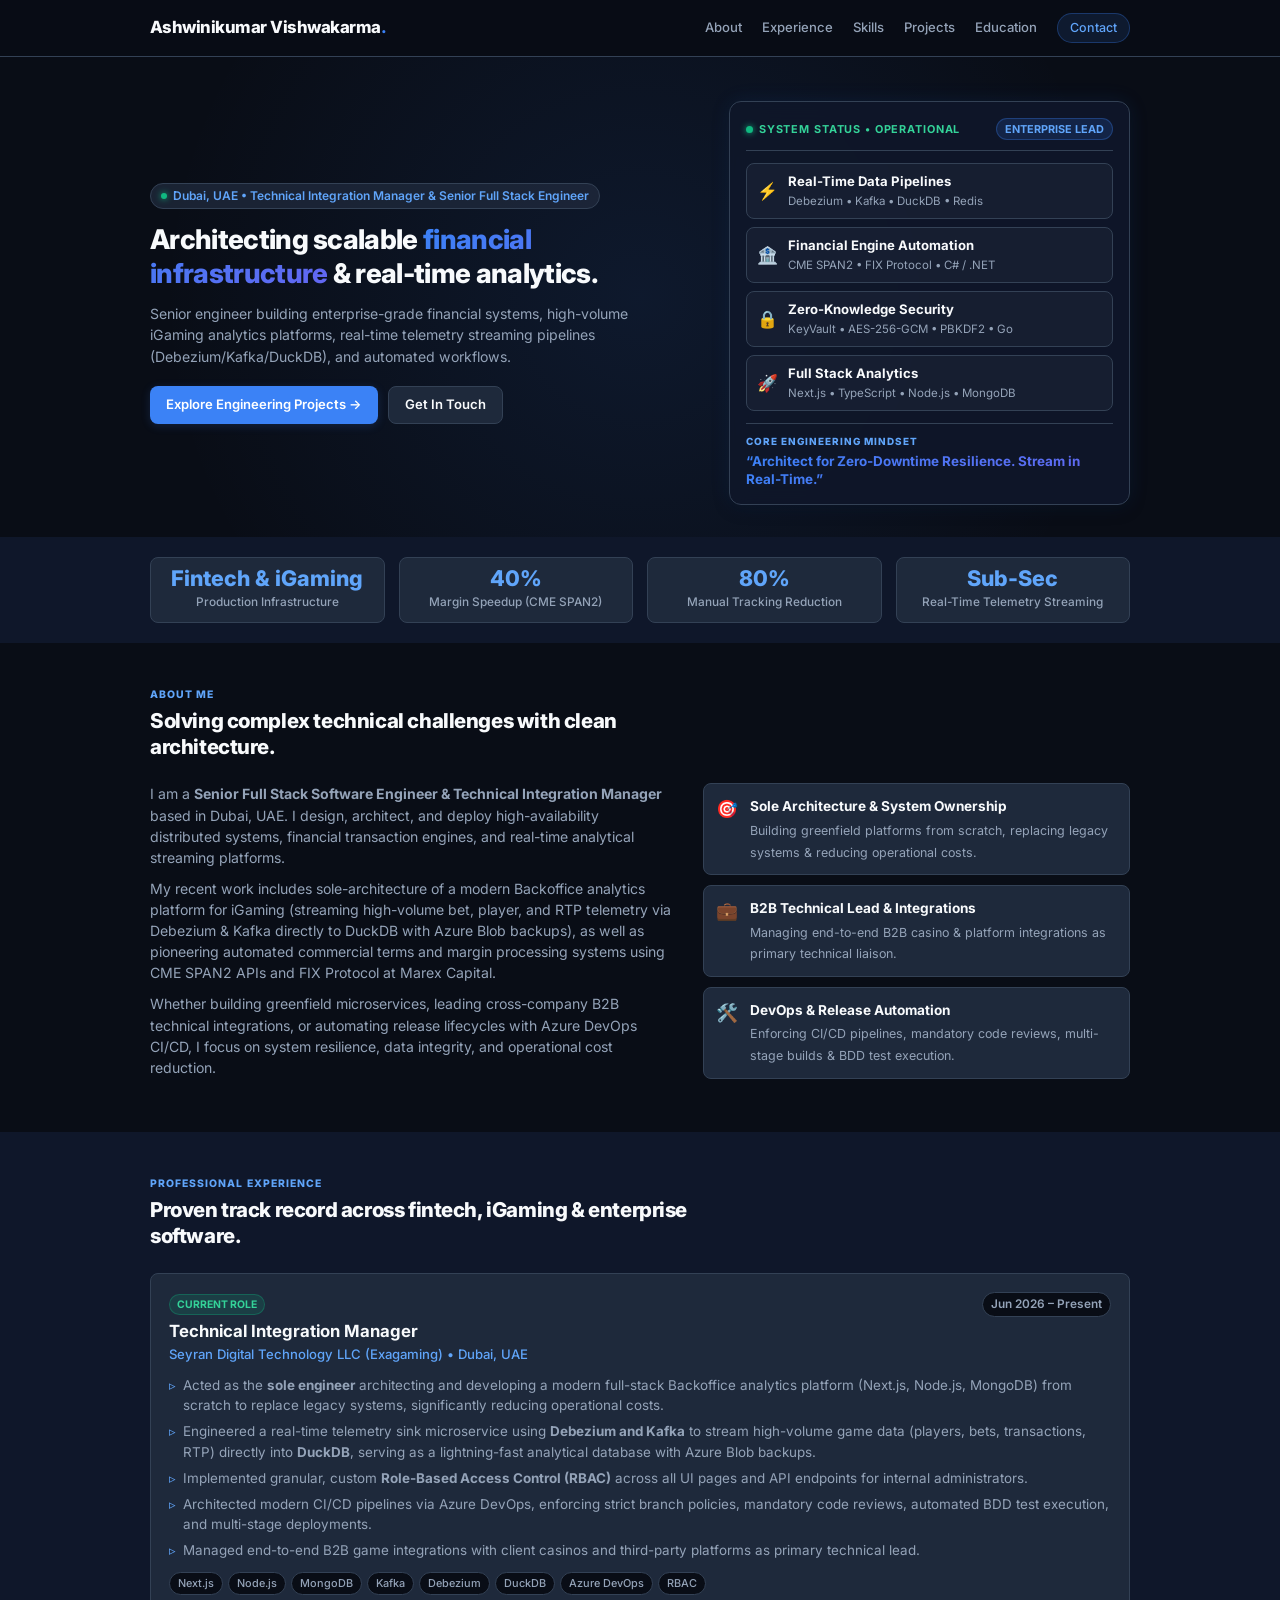
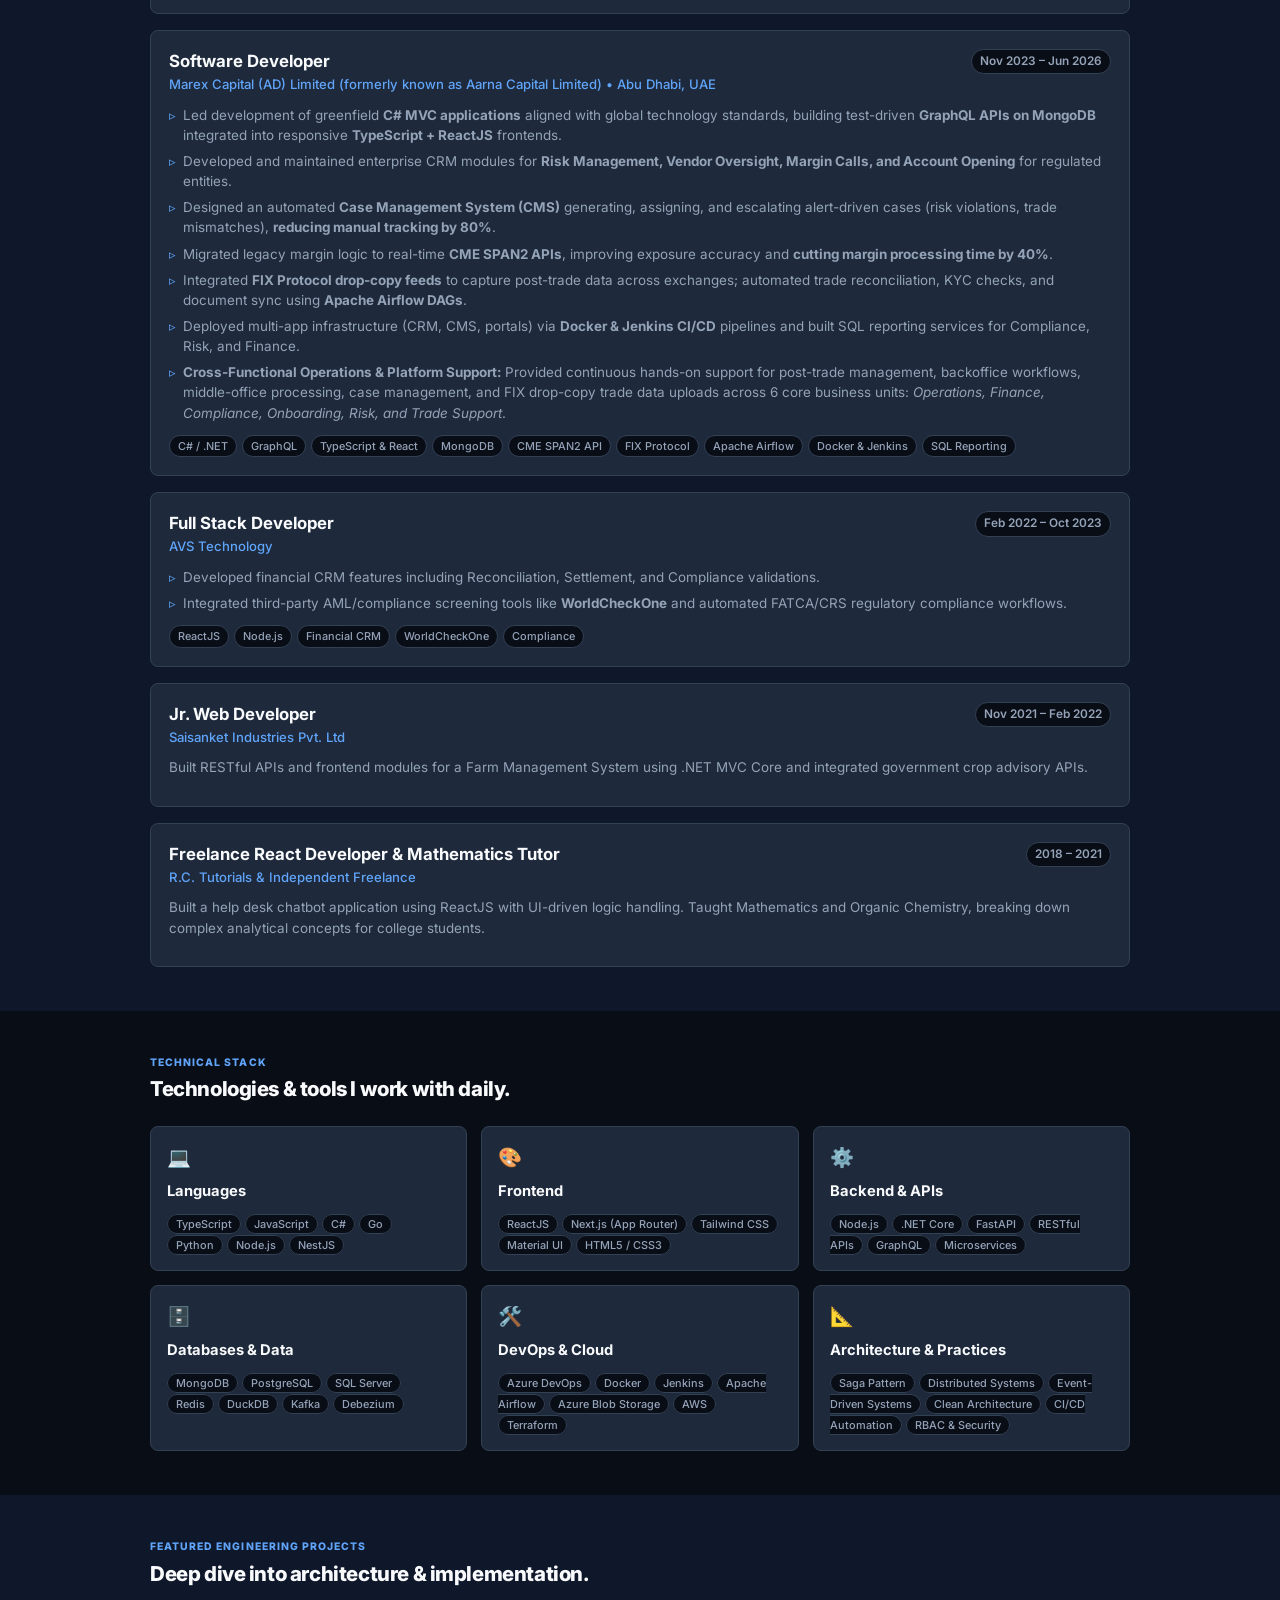
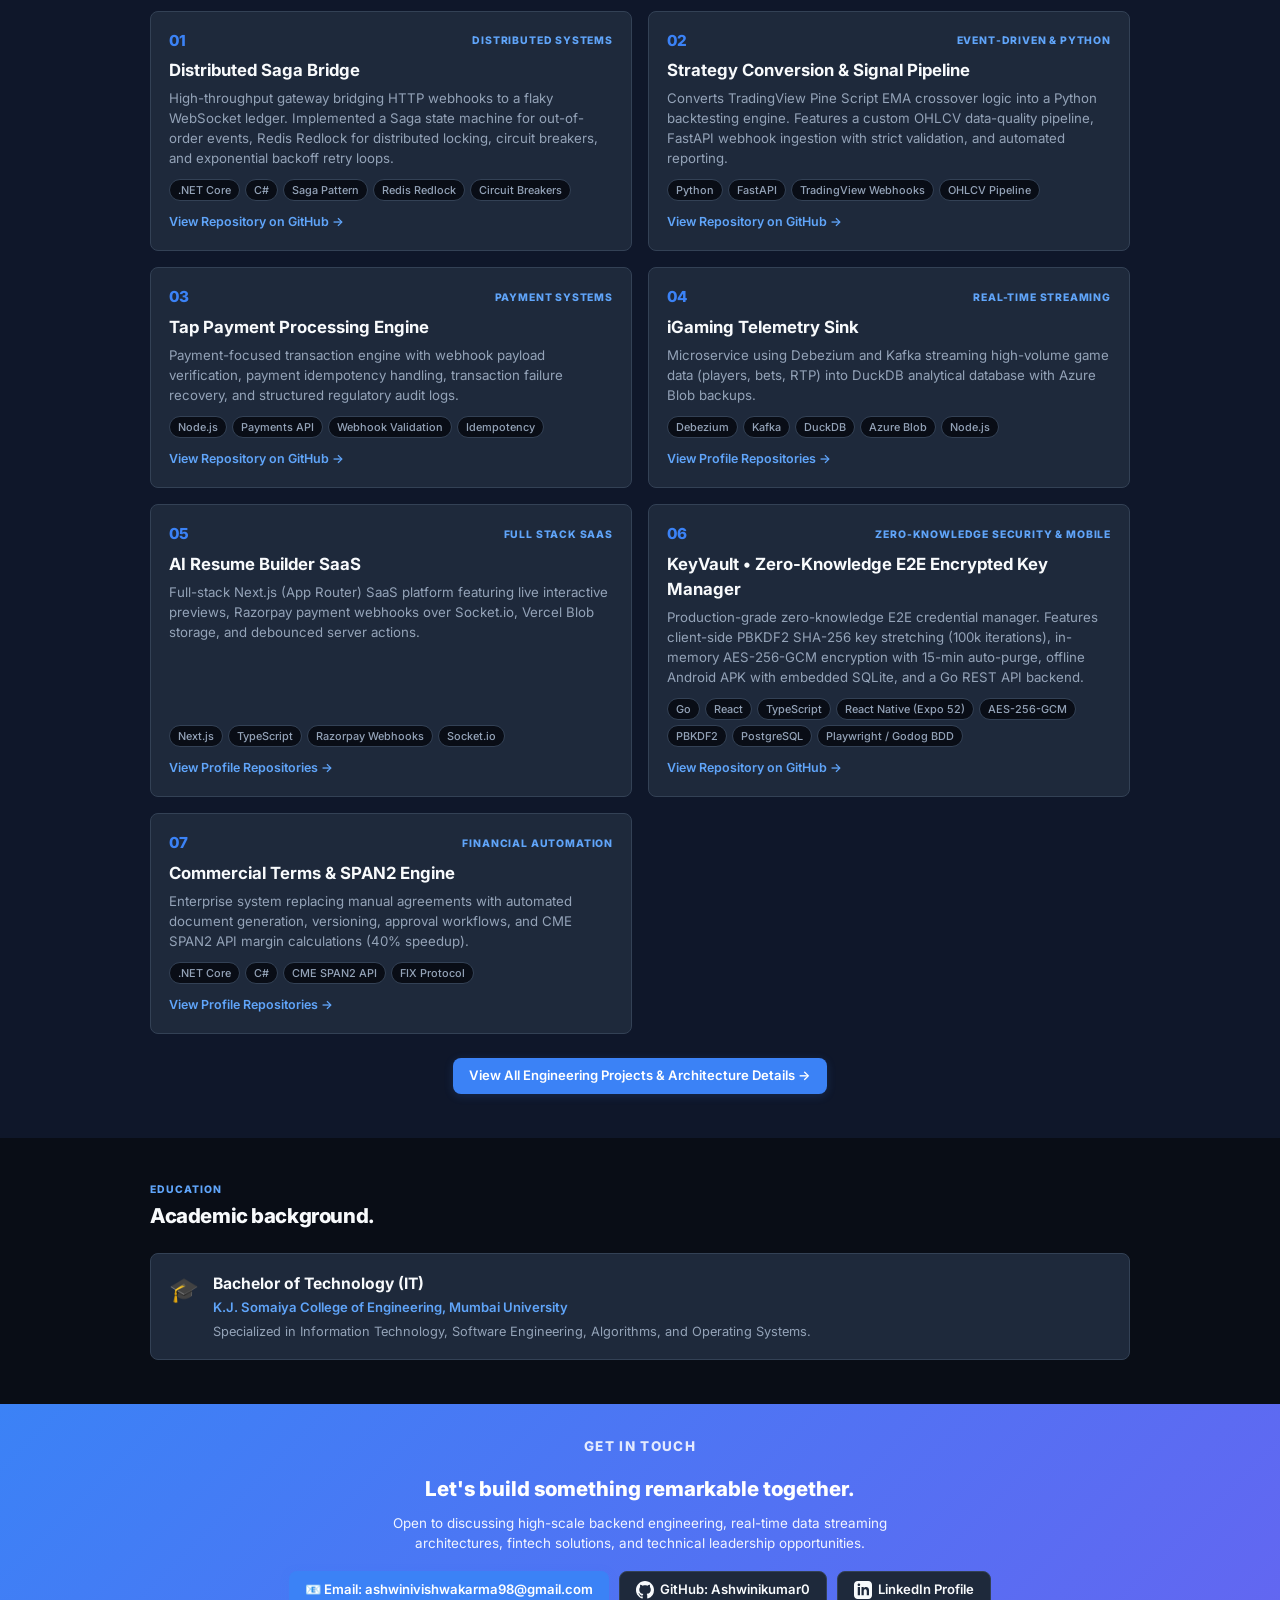
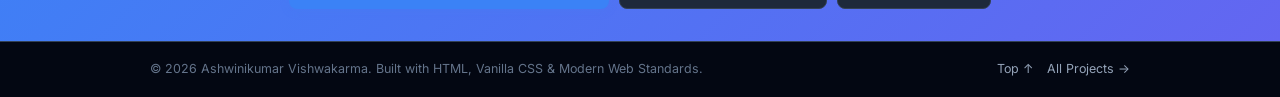
==== commit f7d6490f: "fix mobile view top menu layout" ====
--- a/index.html
+++ b/index.html
@@ -18,7 +18,7 @@
         rel="stylesheet">
 
     <!-- CSS -->
-    <link rel="stylesheet" href="./assets/style.css" />
+    <link rel="stylesheet" href="./assets/style.css?v=1.0.1" />
 </head>
 
 <body>
@@ -27,7 +27,7 @@
     <header class="navbar">
         <div class="container nav-container">
             <a href="index.html" class="logo">
-                Ashwinikumar<span>.</span>
+                Ashwinikumar Vishwakarma<span>.</span>
             </a>
 
             <nav class="nav-links">
@@ -63,7 +63,9 @@
                     </h1>
 
                     <p class="hero-description">
-                        Senior engineer building enterprise-grade financial systems, high-volume iGaming analytics platforms, real-time telemetry streaming pipelines (Debezium/Kafka/DuckDB), and automated workflows.
+                        Senior engineer building enterprise-grade financial systems, high-volume iGaming analytics
+                        platforms, real-time telemetry streaming pipelines (Debezium/Kafka/DuckDB), and automated
+                        workflows.
                     </p>
 
                     <div class="hero-buttons">
@@ -187,7 +189,8 @@
                             <div class="highlight-icon">🎯</div>
                             <div>
                                 <strong>Sole Architecture &amp; System Ownership</strong>
-                                <span>Building greenfield platforms from scratch, replacing legacy systems &amp; reducing operational costs.</span>
+                                <span>Building greenfield platforms from scratch, replacing legacy systems &amp;
+                                    reducing operational costs.</span>
                             </div>
                         </div>
 
@@ -195,7 +198,8 @@
                             <div class="highlight-icon">💼</div>
                             <div>
                                 <strong>B2B Technical Lead &amp; Integrations</strong>
-                                <span>Managing end-to-end B2B casino &amp; platform integrations as primary technical liaison.</span>
+                                <span>Managing end-to-end B2B casino &amp; platform integrations as primary technical
+                                    liaison.</span>
                             </div>
                         </div>
 
@@ -203,7 +207,8 @@
                             <div class="highlight-icon">🛠️</div>
                             <div>
                                 <strong>DevOps &amp; Release Automation</strong>
-                                <span>Enforcing CI/CD pipelines, mandatory code reviews, multi-stage builds &amp; BDD test execution.</span>
+                                <span>Enforcing CI/CD pipelines, mandatory code reviews, multi-stage builds &amp; BDD
+                                    test execution.</span>
                             </div>
                         </div>
                     </div>
@@ -770,17 +775,17 @@
             const toggle = document.querySelector('.mobile-menu-toggle');
             const nav = document.querySelector('.nav-links');
             if (toggle && nav) {
-                toggle.addEventListener('click', () => {
-                    nav.style.display = nav.style.display === 'flex' ? 'none' : 'flex';
-                    if (nav.style.display === 'flex') {
-                        nav.style.flexDirection = 'column';
-                        nav.style.position = 'absolute';
-                        nav.style.top = '64px';
-                        nav.style.left = '0';
-                        nav.style.right = '0';
-                        nav.style.background = '#090d16';
-                        nav.style.padding = '16px';
-                        nav.style.borderBottom = '1px solid #334155';
+                toggle.addEventListener('click', (e) => {
+                    e.stopPropagation();
+                    nav.classList.toggle('active');
+                    toggle.classList.toggle('active');
+                });
+
+                // Close menu when clicking outside
+                document.addEventListener('click', (e) => {
+                    if (nav.classList.contains('active') && !nav.contains(e.target) && !toggle.contains(e.target)) {
+                        nav.classList.remove('active');
+                        toggle.classList.remove('active');
                     }
                 });
             }
--- a/assets/style.css
+++ b/assets/style.css
@@ -150,6 +150,7 @@
     height: 2px;
     background-color: var(--text);
     border-radius: 2px;
+    transition: var(--transition);
 }
 
 /* HERO SECTION */
@@ -893,8 +894,38 @@
         display: none;
     }
 
+    .nav-links.active {
+        display: flex;
+        flex-direction: row;
+        flex-wrap: wrap;
+        justify-content: center;
+        align-items: center;
+        gap: 12px 20px;
+        position: absolute;
+        top: 56px;
+        left: 0;
+        right: 0;
+        background: rgba(9, 13, 22, 0.98);
+        backdrop-filter: blur(12px);
+        padding: 14px 20px;
+        border-bottom: 1px solid var(--border);
+        z-index: 999;
+    }
+
     .mobile-menu-toggle {
         display: flex;
+    }
+
+    .mobile-menu-toggle.active span:nth-child(1) {
+        transform: translateY(6px) rotate(45deg);
+    }
+
+    .mobile-menu-toggle.active span:nth-child(2) {
+        opacity: 0;
+    }
+
+    .mobile-menu-toggle.active span:nth-child(3) {
+        transform: translateY(-6px) rotate(-45deg);
     }
 
     .hero {
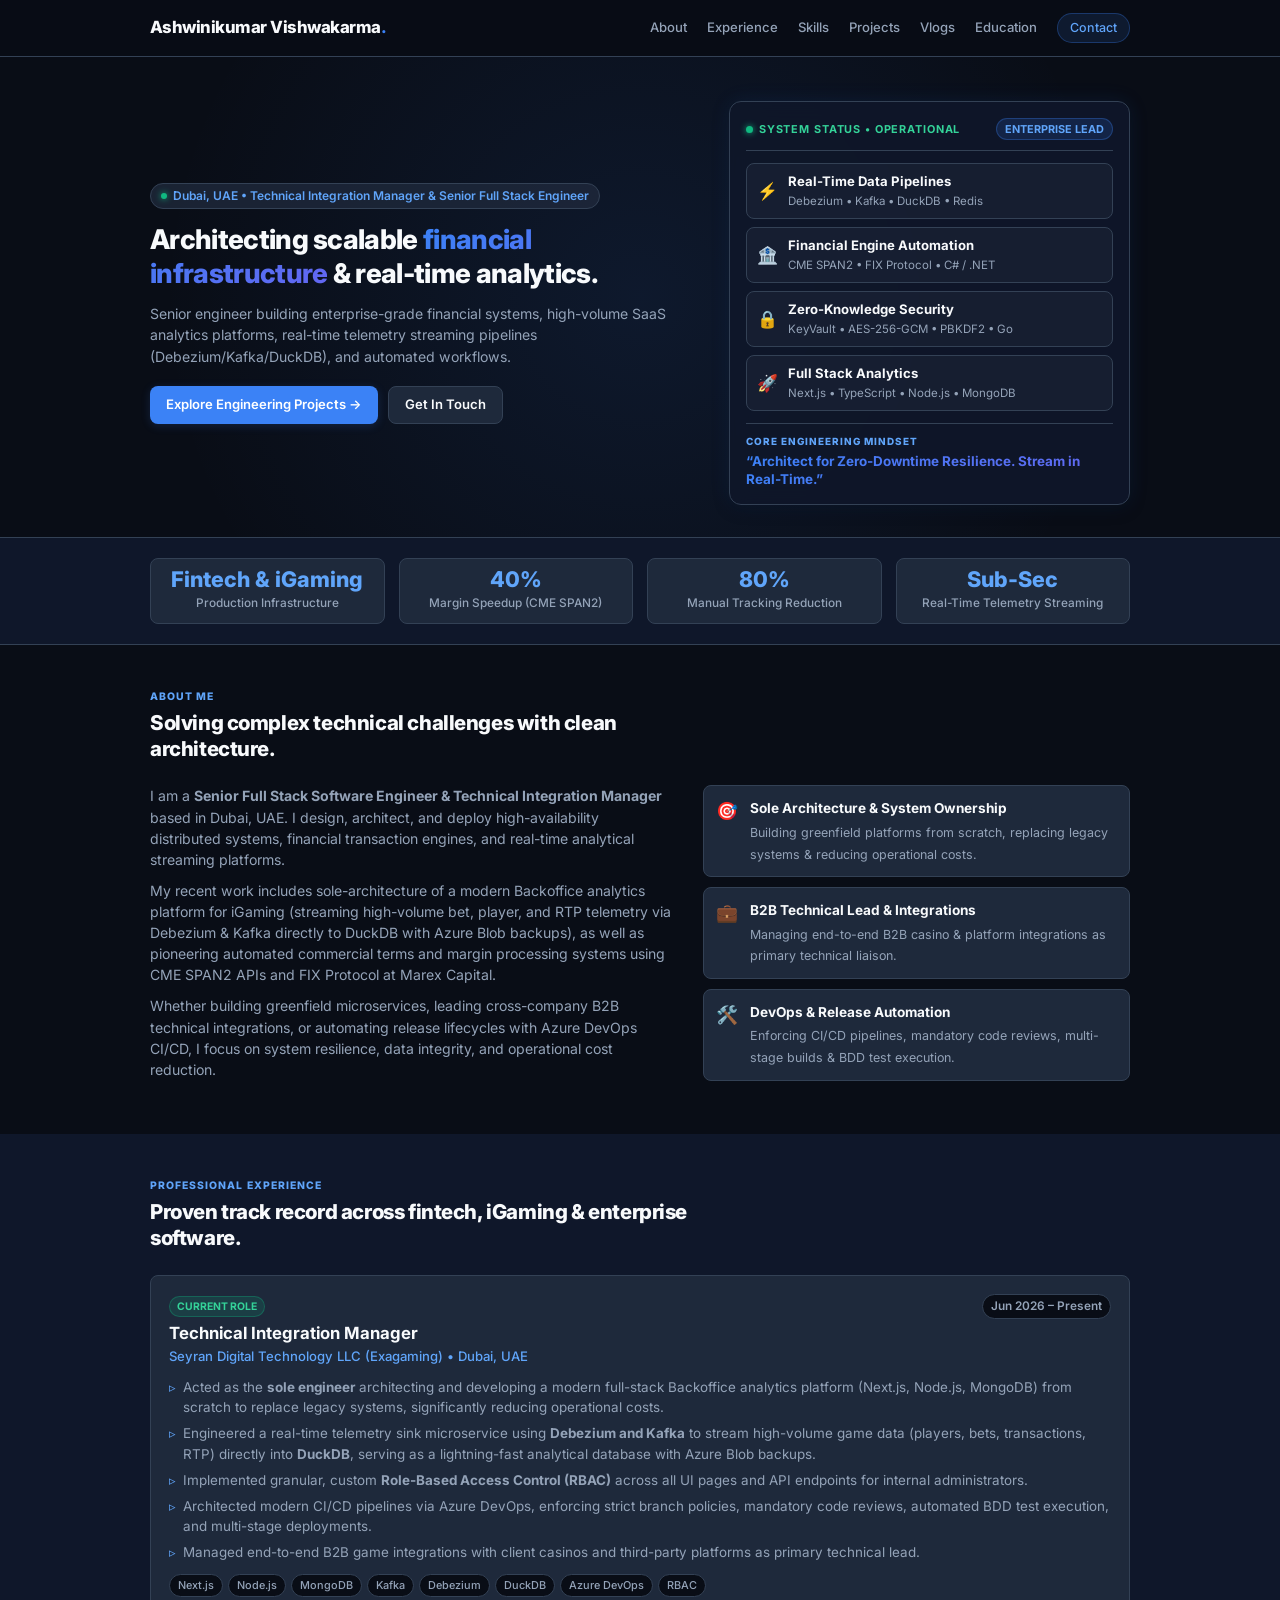
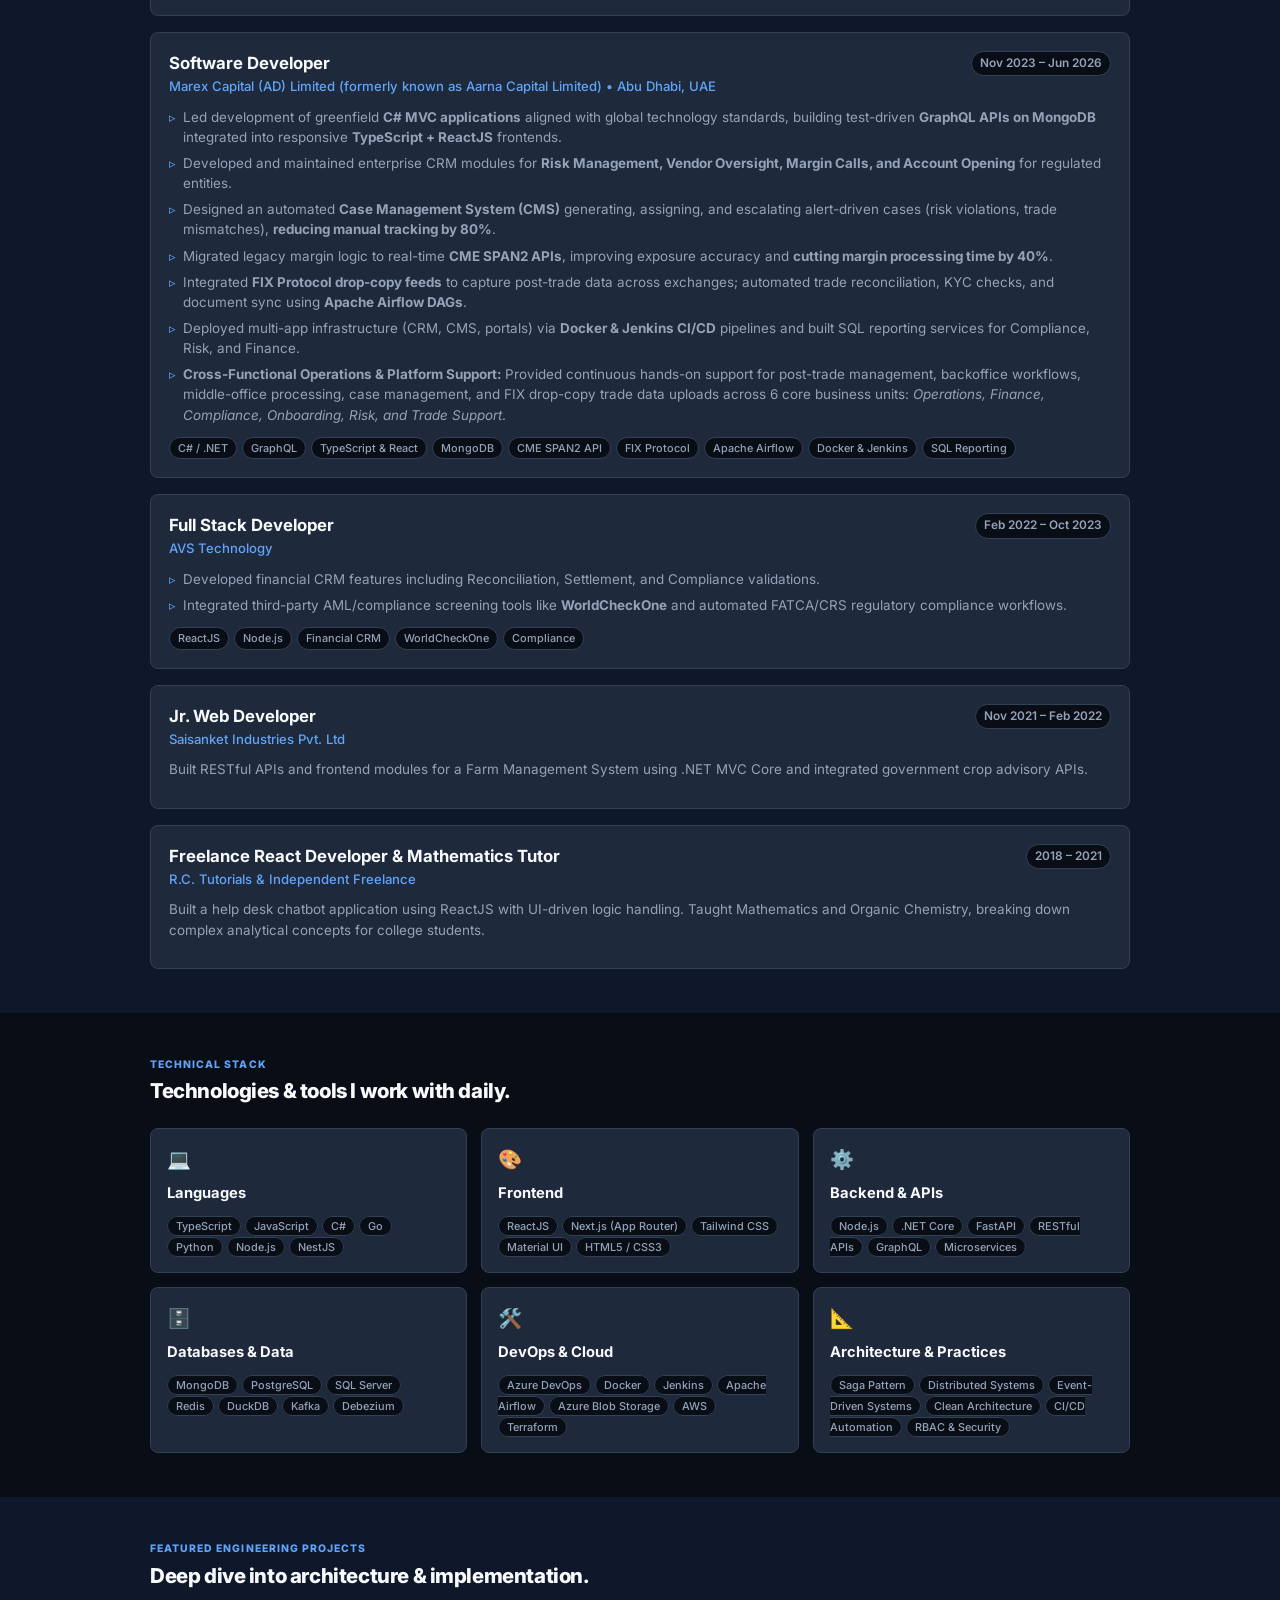
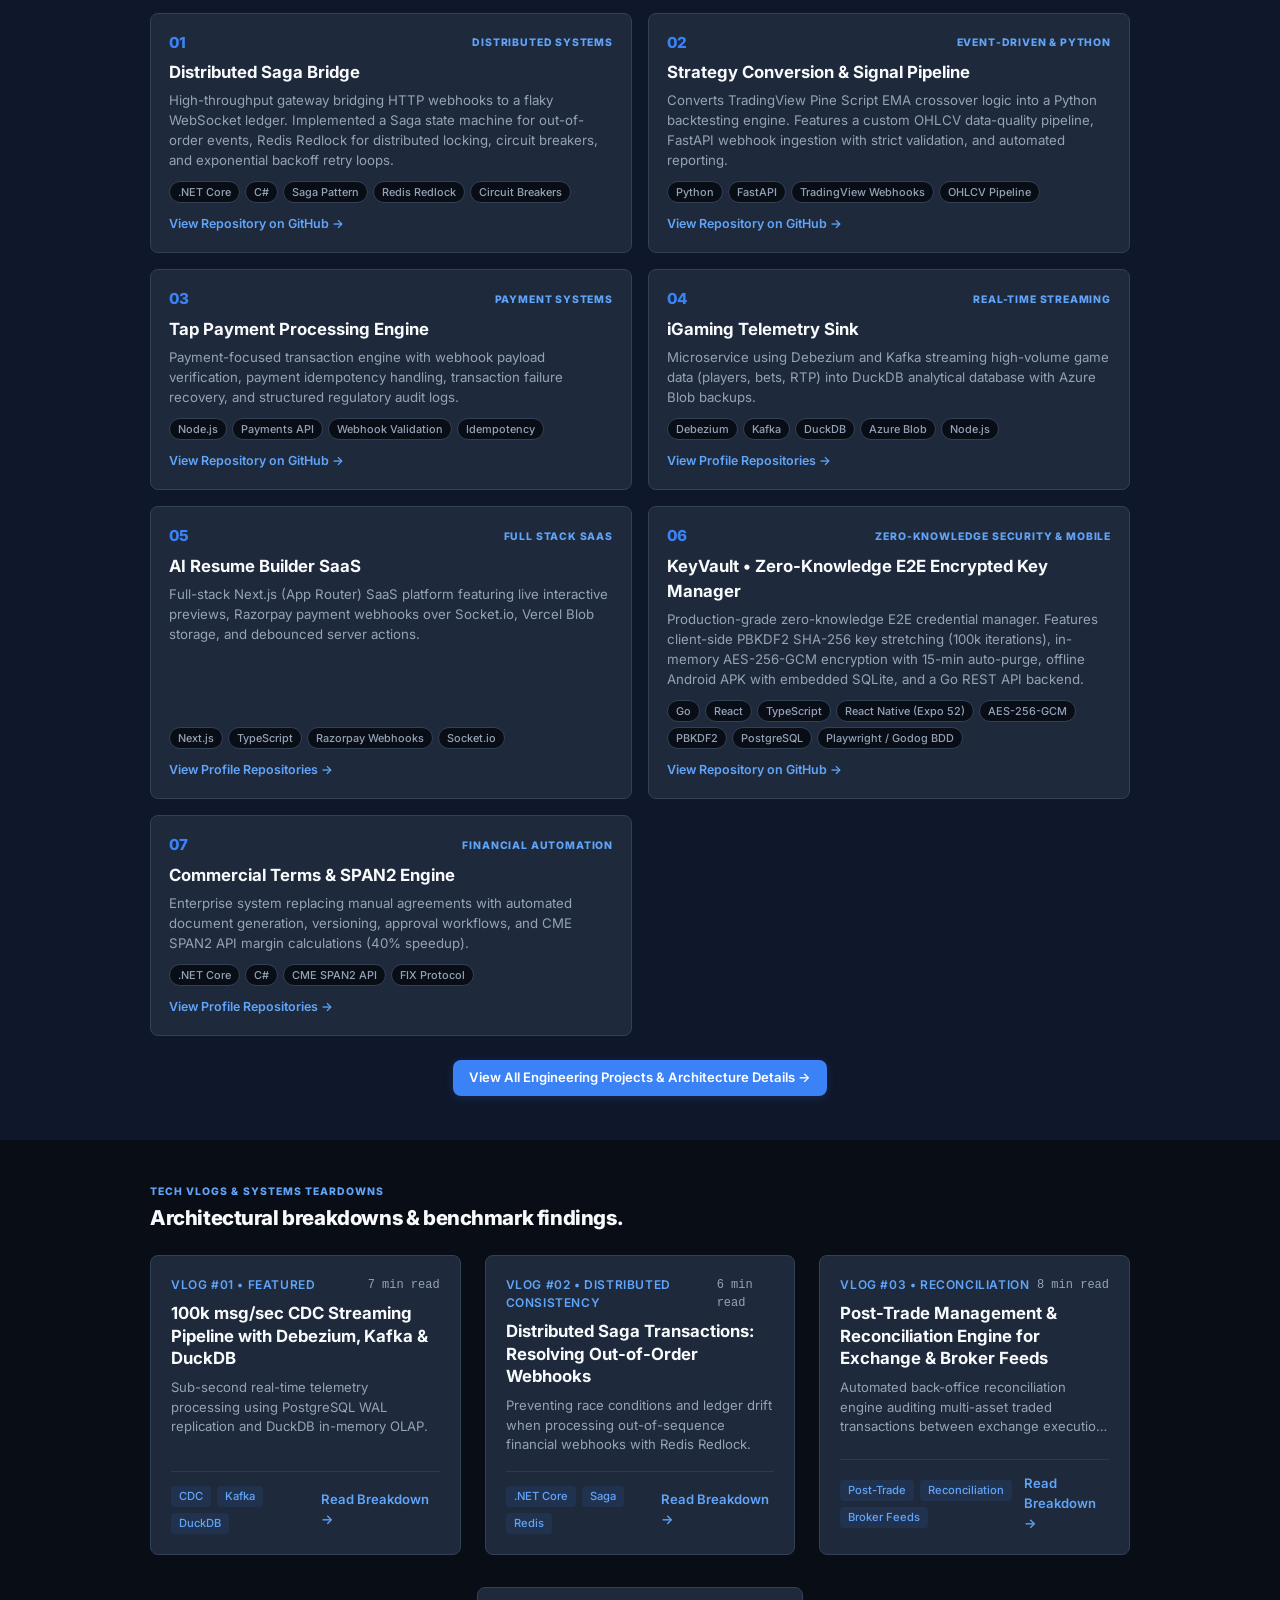
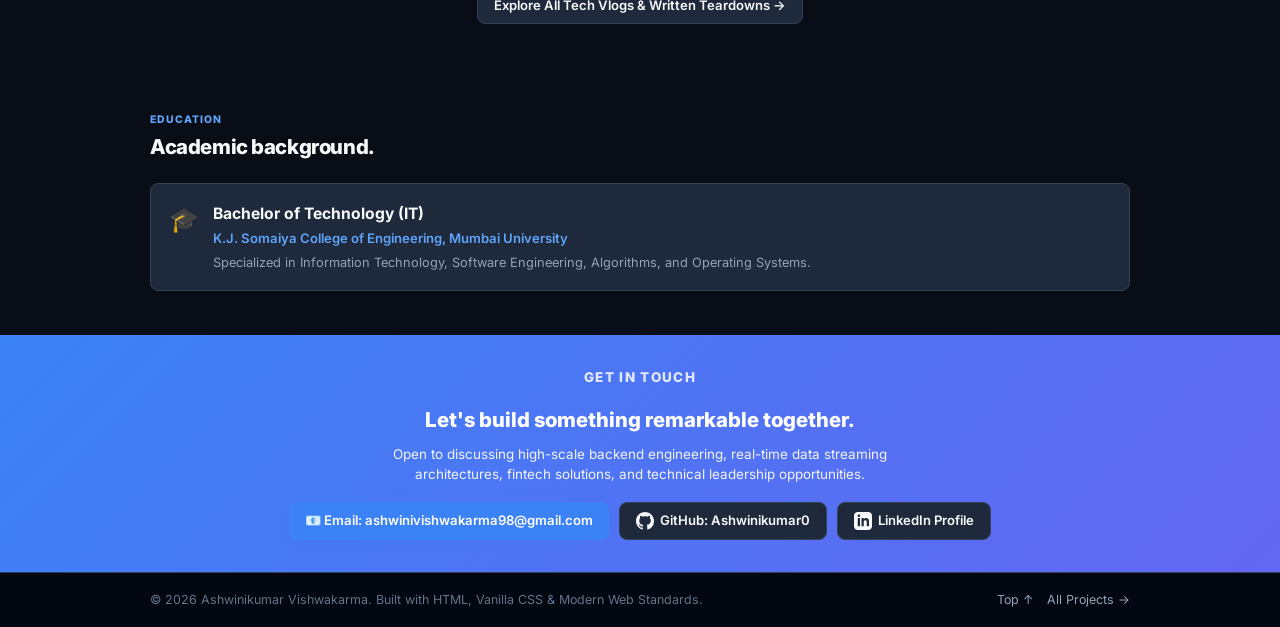
==== commit 3568e399: "chore: adding vlog section" ====
--- a/index.html
+++ b/index.html
@@ -18,7 +18,7 @@
         rel="stylesheet">
 
     <!-- CSS -->
-    <link rel="stylesheet" href="./assets/style.css?v=1.0.1" />
+    <link rel="stylesheet" href="./assets/style.css?v=1.0.2" />
 </head>
 
 <body>
@@ -31,12 +31,34 @@
             </a>
 
             <nav class="nav-links">
-                <a href="#about">About</a>
-                <a href="#experience">Experience</a>
-                <a href="#skills">Skills</a>
-                <a href="#projects">Projects</a>
-                <a href="#education">Education</a>
-                <a href="#contact" class="nav-cta">Contact</a>
+                <a href="#about">
+                    <svg class="nav-icon" width="18" height="18" viewBox="0 0 24 24" fill="none" stroke="currentColor" stroke-width="2" stroke-linecap="round" stroke-linejoin="round"><path d="M20 21v-2a4 4 0 0 0-4-4H8a4 4 0 0 0-4 4v2"></path><circle cx="12" cy="7" r="4"></circle></svg>
+                    <span class="nav-label">About</span>
+                </a>
+                <a href="#experience">
+                    <svg class="nav-icon" width="18" height="18" viewBox="0 0 24 24" fill="none" stroke="currentColor" stroke-width="2" stroke-linecap="round" stroke-linejoin="round"><rect x="2" y="7" width="20" height="14" rx="2" ry="2"></rect><path d="M16 21V5a2 2 0 0 0-2-2h-4a2 2 0 0 0-2 2v16"></path></svg>
+                    <span class="nav-label">Experience</span>
+                </a>
+                <a href="#skills">
+                    <svg class="nav-icon" width="18" height="18" viewBox="0 0 24 24" fill="none" stroke="currentColor" stroke-width="2" stroke-linecap="round" stroke-linejoin="round"><polyline points="16 18 22 12 16 6"></polyline><polyline points="8 6 2 12 8 18"></polyline></svg>
+                    <span class="nav-label">Skills</span>
+                </a>
+                <a href="#projects">
+                    <svg class="nav-icon" width="18" height="18" viewBox="0 0 24 24" fill="none" stroke="currentColor" stroke-width="2" stroke-linecap="round" stroke-linejoin="round"><polygon points="12 2 2 7 12 12 22 7 12 2"></polygon><polyline points="2 17 12 22 22 17"></polyline><polyline points="2 12 12 17 22 12"></polyline></svg>
+                    <span class="nav-label">Projects</span>
+                </a>
+                <a href="#vlogs">
+                    <svg class="nav-icon" width="18" height="18" viewBox="0 0 24 24" fill="none" stroke="currentColor" stroke-width="2" stroke-linecap="round" stroke-linejoin="round"><path d="M4 19.5A2.5 2.5 0 0 1 6.5 17H20"></path><path d="M6.5 2H20v20H6.5A2.5 2.5 0 0 1 4 19.5v-15A2.5 2.5 0 0 1 6.5 2z"></path></svg>
+                    <span class="nav-label">Vlogs</span>
+                </a>
+                <a href="#education">
+                    <svg class="nav-icon" width="18" height="18" viewBox="0 0 24 24" fill="none" stroke="currentColor" stroke-width="2" stroke-linecap="round" stroke-linejoin="round"><path d="M22 10v6M2 10l10-5 10 5-10 5z"></path><path d="M6 12v5c3 3 9 3 12 0v-5"></path></svg>
+                    <span class="nav-label">Education</span>
+                </a>
+                <a href="#contact" class="nav-cta">
+                    <svg class="nav-icon" width="18" height="18" viewBox="0 0 24 24" fill="none" stroke="currentColor" stroke-width="2" stroke-linecap="round" stroke-linejoin="round"><path d="M4 4h16c1.1 0 2 .9 2 2v12c0 1.1-.9 2-2 2H4c-1.1 0-2-.9-2-2V6c0-1.1.9-2 2-2z"></path><polyline points="22,6 12,13 2,6"></polyline></svg>
+                    <span class="nav-label">Contact</span>
+                </a>
             </nav>
 
             <button class="mobile-menu-toggle" aria-label="Toggle Navigation">
@@ -63,7 +85,7 @@
                     </h1>
 
                     <p class="hero-description">
-                        Senior engineer building enterprise-grade financial systems, high-volume iGaming analytics
+                        Senior engineer building enterprise-grade financial systems, high-volume SaaS analytics
                         platforms, real-time telemetry streaming pipelines (Debezium/Kafka/DuckDB), and automated
                         workflows.
                     </p>
@@ -696,6 +718,104 @@
                 <div class="projects-cta">
                     <a href="projects.html" class="button primary-button">
                         View All Engineering Projects & Architecture Details &rarr;
+                    </a>
+                </div>
+            </div>
+        </section>
+
+        <!-- TECH VLOGS PREVIEW SECTION -->
+        <section id="vlogs" class="section">
+            <div class="container">
+                <div class="section-heading">
+                    <p class="eyebrow">TECH VLOGS &amp; SYSTEMS TEARDOWNS</p>
+                    <h2>Architectural breakdowns &amp; benchmark findings.</h2>
+                </div>
+
+                <div class="vlogs-grid" style="margin-bottom: 32px;">
+
+                    <!-- VLOG ITEM 1 -->
+                    <article class="vlog-card">
+                        <div class="vlog-card-body">
+                            <div>
+                                <div style="display: flex; justify-content: space-between; align-items: center; margin-bottom: 8px;">
+                                    <span class="vlog-meta-header" style="margin-bottom: 0;">VLOG #01 &bull; FEATURED</span>
+                                    <span style="font-size: 0.75rem; color: var(--text-muted); font-family: 'Fira Code', monospace;">7 min read</span>
+                                </div>
+                                <h3 class="vlog-card-title">100k msg/sec CDC Streaming Pipeline with Debezium, Kafka &amp; DuckDB</h3>
+                                <p class="vlog-card-desc">
+                                    Sub-second real-time telemetry processing using PostgreSQL WAL replication and DuckDB in-memory OLAP.
+                                </p>
+                            </div>
+                            <div class="vlog-card-footer">
+                                <div class="vlog-tags-list">
+                                    <span class="vlog-tag">CDC</span>
+                                    <span class="vlog-tag">Kafka</span>
+                                    <span class="vlog-tag">DuckDB</span>
+                                </div>
+                                <a href="vlogs/vlog-01-cdc-streaming-debezium-duckdb.html" class="vlog-link-btn">
+                                    Read Breakdown &rarr;
+                                </a>
+                            </div>
+                        </div>
+                    </article>
+
+                    <!-- VLOG ITEM 2 -->
+                    <article class="vlog-card">
+                        <div class="vlog-card-body">
+                            <div>
+                                <div style="display: flex; justify-content: space-between; align-items: center; margin-bottom: 8px;">
+                                    <span class="vlog-meta-header" style="margin-bottom: 0;">VLOG #02 &bull; DISTRIBUTED CONSISTENCY</span>
+                                    <span style="font-size: 0.75rem; color: var(--text-muted); font-family: 'Fira Code', monospace;">6 min read</span>
+                                </div>
+                                <h3 class="vlog-card-title">Distributed Saga Transactions: Resolving Out-of-Order Webhooks</h3>
+                                <p class="vlog-card-desc">
+                                    Preventing race conditions and ledger drift when processing out-of-sequence financial webhooks with Redis Redlock.
+                                </p>
+                            </div>
+                            <div class="vlog-card-footer">
+                                <div class="vlog-tags-list">
+                                    <span class="vlog-tag">.NET Core</span>
+                                    <span class="vlog-tag">Saga</span>
+                                    <span class="vlog-tag">Redis</span>
+                                </div>
+                                <a href="vlogs/vlog-02-saga-distributed-transactions.html" class="vlog-link-btn">
+                                    Read Breakdown &rarr;
+                                </a>
+                            </div>
+                        </div>
+                    </article>
+
+                    <!-- VLOG ITEM 3 -->
+                    <article class="vlog-card">
+                        <div class="vlog-card-body">
+                            <div>
+                                <div style="display: flex; justify-content: space-between; align-items: center; margin-bottom: 8px;">
+                                    <span class="vlog-meta-header" style="margin-bottom: 0;">VLOG #03 &bull; RECONCILIATION</span>
+                                    <span style="font-size: 0.75rem; color: var(--text-muted); font-family: 'Fira Code', monospace;">8 min read</span>
+                                </div>
+                                <h3 class="vlog-card-title">Post-Trade Management &amp; Reconciliation Engine for Exchange &amp; Broker Feeds</h3>
+                                <p class="vlog-card-desc">
+                                    Automated back-office reconciliation engine auditing multi-asset traded transactions between exchange execution drops and third-party broker clearing statements.
+                                </p>
+                            </div>
+                            <div class="vlog-card-footer">
+                                <div class="vlog-tags-list">
+                                    <span class="vlog-tag">Post-Trade</span>
+                                    <span class="vlog-tag">Reconciliation</span>
+                                    <span class="vlog-tag">Broker Feeds</span>
+                                </div>
+                                <a href="vlogs/vlog-03-fintech-ledger-reconciliation.html" class="vlog-link-btn">
+                                    Read Breakdown &rarr;
+                                </a>
+                            </div>
+                        </div>
+                    </article>
+
+                </div>
+
+                <div class="projects-cta" style="text-align: center;">
+                    <a href="vlogs.html" class="button secondary-button">
+                        Explore All Tech Vlogs &amp; Written Teardowns &rarr;
                     </a>
                 </div>
             </div>
@@ -770,27 +890,7 @@
         </div>
     </footer>
 
-    <script>
-        document.addEventListener('DOMContentLoaded', () => {
-            const toggle = document.querySelector('.mobile-menu-toggle');
-            const nav = document.querySelector('.nav-links');
-            if (toggle && nav) {
-                toggle.addEventListener('click', (e) => {
-                    e.stopPropagation();
-                    nav.classList.toggle('active');
-                    toggle.classList.toggle('active');
-                });
-
-                // Close menu when clicking outside
-                document.addEventListener('click', (e) => {
-                    if (nav.classList.contains('active') && !nav.contains(e.target) && !toggle.contains(e.target)) {
-                        nav.classList.remove('active');
-                        toggle.classList.remove('active');
-                    }
-                });
-            }
-        });
-    </script>
+    <script src="./assets/vlogs.js"></script>
 </body>
 
 </html>
--- a/assets/style.css
+++ b/assets/style.css
@@ -48,6 +48,7 @@
 html {
     scroll-behavior: smooth;
     color-scheme: dark;
+    background-color: #090d16;
 }
 
 body {
@@ -58,6 +59,18 @@
     font-size: 0.88rem;
     overflow-x: hidden;
     -webkit-font-smoothing: antialiased;
+    animation: pageFadeIn 0.22s cubic-bezier(0.4, 0, 0.2, 1);
+}
+
+@keyframes pageFadeIn {
+    from {
+        opacity: 0;
+        transform: translateY(2px);
+    }
+    to {
+        opacity: 1;
+        transform: translateY(0);
+    }
 }
 
 a {
@@ -110,10 +123,21 @@
 }
 
 .nav-links a {
+    display: inline-flex;
+    align-items: center;
+    gap: 6px;
     color: var(--text-muted);
     font-size: 0.82rem;
     font-weight: 500;
     transition: var(--transition);
+}
+
+.nav-links .nav-icon {
+    display: none !important;
+}
+
+.nav-links .nav-label {
+    display: inline !important;
 }
 
 .nav-links a:hover,
@@ -376,7 +400,8 @@
 .metrics-bar {
     padding: 20px 0;
     background: var(--background-alt);
-    border-y: 1px solid var(--border);
+    border-top: 1px solid var(--border);
+    border-bottom: 1px solid var(--border);
 }
 
 .metrics-grid {
@@ -900,16 +925,53 @@
         flex-wrap: wrap;
         justify-content: center;
         align-items: center;
-        gap: 12px 20px;
+        gap: 10px 14px;
         position: absolute;
         top: 56px;
         left: 0;
         right: 0;
         background: rgba(9, 13, 22, 0.98);
         backdrop-filter: blur(12px);
-        padding: 14px 20px;
+        padding: 10px 16px;
         border-bottom: 1px solid var(--border);
         z-index: 999;
+    }
+
+    .nav-links.active a {
+        display: flex;
+        justify-content: center;
+        align-items: center;
+        width: 38px;
+        height: 38px;
+        border-radius: 50%;
+        background: rgba(255, 255, 255, 0.03);
+        border: 1px solid rgba(255, 255, 255, 0.08);
+        padding: 0 !important;
+        transition: var(--transition);
+    }
+
+    .nav-links.active a:hover,
+    .nav-links.active a.active {
+        background: rgba(59, 130, 246, 0.16);
+        border-color: rgba(59, 130, 246, 0.4);
+        color: var(--text);
+    }
+
+    .nav-links.active a.nav-cta {
+        background: rgba(59, 130, 246, 0.2);
+        border-color: rgba(59, 130, 246, 0.5);
+    }
+
+    .nav-links.active .nav-icon {
+        display: inline-flex !important;
+        align-items: center;
+        justify-content: center;
+        width: 18px;
+        height: 18px;
+    }
+
+    .nav-links.active .nav-label {
+        display: none !important;
     }
 
     .mobile-menu-toggle {
@@ -953,4 +1015,709 @@
         gap: 10px;
         text-align: center;
     }
+}
+
+/* ==========================================================================
+   VLOGS & TECH JOURNAL STYLES
+   ========================================================================== */
+
+/* Search & Filter Bar */
+.vlog-controls {
+    margin-top: 24px;
+    display: flex;
+    flex-direction: column;
+    gap: 16px;
+}
+
+.vlog-search-wrapper {
+    position: relative;
+    max-width: 520px;
+    width: 100%;
+}
+
+.vlog-search-input {
+    width: 100%;
+    padding: 12px 16px 12px 44px;
+    background-color: var(--surface);
+    border: 1px solid var(--border);
+    border-radius: var(--radius-md);
+    color: var(--text);
+    font-size: 0.9rem;
+    font-family: inherit;
+    transition: var(--transition);
+    outline: none;
+}
+
+.vlog-search-input:focus {
+    border-color: var(--accent);
+    box-shadow: 0 0 0 3px var(--accent-glow);
+}
+
+.vlog-search-icon {
+    position: absolute;
+    left: 14px;
+    top: 50%;
+    transform: translateY(-50%);
+    color: var(--text-muted);
+    pointer-events: none;
+}
+
+.vlog-tags-bar {
+    display: flex;
+    flex-wrap: wrap;
+    gap: 8px;
+    align-items: center;
+}
+
+.vlog-filter-btn {
+    background: var(--surface);
+    border: 1px solid var(--border);
+    color: var(--text-muted);
+    padding: 6px 14px;
+    border-radius: var(--radius-full);
+    font-size: 0.78rem;
+    font-weight: 500;
+    cursor: pointer;
+    transition: var(--transition);
+    user-select: none;
+}
+
+.vlog-filter-btn:hover {
+    color: var(--text);
+    border-color: var(--text-dim);
+    background: var(--surface-hover);
+}
+
+.vlog-filter-btn.active {
+    background: var(--accent);
+    color: #ffffff;
+    border-color: var(--accent-light);
+    box-shadow: var(--shadow-glow);
+}
+
+/* Featured Hero Vlog Card */
+.featured-vlog-card {
+    background: linear-gradient(145deg, rgba(30, 41, 59, 0.7) 0%, rgba(15, 23, 42, 0.9) 100%);
+    border: 1px solid var(--border);
+    border-radius: var(--radius-lg);
+    overflow: hidden;
+    margin-bottom: 40px;
+    display: grid;
+    grid-template-columns: 1.15fr 1fr;
+    gap: 0;
+    transition: var(--transition);
+    box-shadow: var(--shadow-md);
+}
+
+.featured-vlog-card:hover {
+    border-color: var(--accent-light);
+    box-shadow: 0 8px 30px rgba(59, 130, 246, 0.15);
+}
+
+.featured-vlog-media {
+    position: relative;
+    min-height: 280px;
+    background: #020617;
+    display: flex;
+    align-items: center;
+    justify-content: center;
+    overflow: hidden;
+}
+
+.featured-vlog-media img,
+.vlog-thumb-wrapper img {
+    width: 100%;
+    height: 100%;
+    object-fit: cover;
+    transition: transform 0.3s ease;
+}
+
+.featured-vlog-card:hover .featured-vlog-media img,
+.vlog-card:hover .vlog-thumb-wrapper img {
+    transform: scale(1.04);
+}
+
+.vlog-media-placeholder {
+    width: 100%;
+    height: 100%;
+    min-height: 240px;
+    background: linear-gradient(135deg, #0b132b 0%, #1c2541 50%, #090d16 100%);
+    display: flex;
+    flex-direction: column;
+    align-items: center;
+    justify-content: center;
+    gap: 12px;
+    position: relative;
+    padding: 24px;
+    text-align: center;
+}
+
+.vlog-media-pattern {
+    position: absolute;
+    inset: 0;
+    opacity: 0.12;
+    background-image: radial-gradient(var(--accent) 1px, transparent 1px);
+    background-size: 16px 16px;
+}
+
+.vlog-play-badge {
+    width: 54px;
+    height: 54px;
+    border-radius: 50%;
+    background: var(--accent);
+    color: #ffffff;
+    display: flex;
+    align-items: center;
+    justify-content: center;
+    box-shadow: 0 0 24px rgba(59, 130, 246, 0.5);
+    transition: transform 0.2s ease, background-color 0.2s ease;
+    z-index: 2;
+}
+
+.vlog-play-badge svg {
+    margin-left: 3px;
+}
+
+.featured-vlog-card:hover .vlog-play-badge,
+.vlog-card:hover .vlog-play-badge {
+    transform: scale(1.12);
+    background: var(--accent-light);
+}
+
+.vlog-duration-badge {
+    position: absolute;
+    bottom: 14px;
+    right: 14px;
+    background: rgba(9, 13, 22, 0.85);
+    backdrop-filter: blur(8px);
+    border: 1px solid var(--border-light);
+    color: var(--text);
+    font-size: 0.72rem;
+    font-weight: 600;
+    padding: 3px 10px;
+    border-radius: var(--radius-sm);
+    z-index: 2;
+    display: flex;
+    align-items: center;
+    gap: 5px;
+}
+
+.featured-vlog-body {
+    padding: 28px;
+    display: flex;
+    flex-direction: column;
+    justify-content: space-between;
+}
+
+.vlog-meta-header {
+    display: flex;
+    align-items: center;
+    gap: 10px;
+    font-size: 0.75rem;
+    color: var(--accent-light);
+    font-weight: 600;
+    text-transform: uppercase;
+    letter-spacing: 0.05em;
+    margin-bottom: 10px;
+}
+
+.featured-vlog-body h2 {
+    font-size: 1.35rem;
+    font-weight: 700;
+    line-height: 1.35;
+    margin-bottom: 12px;
+    color: var(--text);
+}
+
+.featured-vlog-body p {
+    color: var(--text-muted);
+    font-size: 0.88rem;
+    line-height: 1.55;
+    margin-bottom: 18px;
+}
+
+.vlog-highlights-mini {
+    background: rgba(15, 23, 42, 0.6);
+    border-left: 3px solid var(--accent);
+    padding: 10px 14px;
+    border-radius: 0 var(--radius-sm) var(--radius-sm) 0;
+    margin-bottom: 20px;
+}
+
+.vlog-highlights-mini ul {
+    display: flex;
+    flex-direction: column;
+    gap: 4px;
+}
+
+.vlog-highlights-mini li {
+    font-size: 0.78rem;
+    color: var(--text-muted);
+    display: flex;
+    align-items: center;
+    gap: 6px;
+}
+
+.vlog-card-footer {
+    display: flex;
+    align-items: center;
+    justify-content: space-between;
+    padding-top: 14px;
+    border-top: 1px solid var(--border-light);
+}
+
+.vlog-tags-list {
+    display: flex;
+    flex-wrap: wrap;
+    gap: 6px;
+}
+
+.vlog-tag {
+    background: rgba(59, 130, 246, 0.1);
+    color: var(--accent-light);
+    font-size: 0.7rem;
+    font-weight: 500;
+    padding: 2px 8px;
+    border-radius: var(--radius-sm);
+}
+
+.vlog-link-btn {
+    display: inline-flex;
+    align-items: center;
+    gap: 6px;
+    color: var(--accent-light);
+    font-size: 0.82rem;
+    font-weight: 600;
+    transition: var(--transition);
+}
+
+.vlog-link-btn:hover {
+    color: #ffffff;
+    transform: translateX(4px);
+}
+
+/* Vlog Grid Cards */
+.vlogs-grid {
+    display: grid;
+    grid-template-columns: repeat(auto-fill, minmax(300px, 1fr));
+    gap: 24px;
+    margin-top: 24px;
+}
+
+.vlog-card {
+    background: var(--surface);
+    border: 1px solid var(--border);
+    border-radius: var(--radius-md);
+    overflow: hidden;
+    display: flex;
+    flex-direction: column;
+    transition: var(--transition);
+}
+
+.vlog-card:hover {
+    transform: translateY(-4px);
+    border-color: var(--accent-light);
+    box-shadow: 0 10px 24px rgba(0, 0, 0, 0.3);
+}
+
+.vlog-thumb-wrapper {
+    position: relative;
+    width: 100%;
+    aspect-ratio: 16 / 9;
+    background: #020617;
+    overflow: hidden;
+    display: flex;
+    align-items: center;
+    justify-content: center;
+}
+
+.vlog-card-body {
+    padding: 20px;
+    display: flex;
+    flex-direction: column;
+    flex-grow: 1;
+    justify-content: space-between;
+}
+
+.vlog-card-title {
+    font-size: 1.05rem;
+    font-weight: 700;
+    line-height: 1.35;
+    margin-bottom: 8px;
+    color: var(--text);
+    transition: var(--transition);
+}
+
+.vlog-card:hover .vlog-card-title {
+    color: var(--accent-light);
+}
+
+.vlog-card-desc {
+    color: var(--text-muted);
+    font-size: 0.82rem;
+    line-height: 1.5;
+    margin-bottom: 16px;
+    display: -webkit-box;
+    -webkit-line-clamp: 3;
+    -webkit-box-orient: vertical;
+    overflow: hidden;
+}
+
+/* Standalone Vlog Post Detail Styles */
+.vlog-post-container {
+    max-width: 840px;
+    margin: 0 auto;
+}
+
+.back-to-vlogs {
+    display: inline-flex;
+    align-items: center;
+    gap: 6px;
+    color: var(--text-muted);
+    font-size: 0.84rem;
+    font-weight: 500;
+    margin-bottom: 24px;
+    transition: var(--transition);
+}
+
+.back-to-vlogs:hover {
+    color: var(--accent-light);
+    transform: translateX(-4px);
+}
+
+.vlog-post-header {
+    margin-bottom: 28px;
+}
+
+.vlog-post-header h1 {
+    font-size: 2.1rem;
+    font-weight: 800;
+    line-height: 1.25;
+    margin-top: 10px;
+    margin-bottom: 16px;
+    color: var(--text);
+}
+
+.vlog-post-meta {
+    display: flex;
+    flex-wrap: wrap;
+    align-items: center;
+    gap: 16px;
+    color: var(--text-muted);
+    font-size: 0.82rem;
+    padding-bottom: 16px;
+    border-bottom: 1px solid var(--border);
+}
+
+.vlog-post-meta-item {
+    display: inline-flex;
+    align-items: center;
+    gap: 6px;
+}
+
+/* Video Frame Container */
+.vlog-video-box {
+    background: #000000;
+    border: 1px solid var(--border);
+    border-radius: var(--radius-md);
+    overflow: hidden;
+    margin-bottom: 32px;
+    box-shadow: 0 12px 32px rgba(0, 0, 0, 0.4);
+}
+
+.vlog-video-frame {
+    position: relative;
+    width: 100%;
+    aspect-ratio: 16 / 9;
+}
+
+.vlog-video-frame iframe,
+.vlog-video-frame video {
+    position: absolute;
+    inset: 0;
+    width: 100%;
+    height: 100%;
+    border: 0;
+}
+
+/* Findings & Key Takeaways Callout Box */
+.findings-box {
+    background: rgba(30, 41, 59, 0.6);
+    border: 1px solid rgba(59, 130, 246, 0.3);
+    border-radius: var(--radius-md);
+    padding: 24px;
+    margin-bottom: 36px;
+    position: relative;
+    overflow: hidden;
+}
+
+.findings-box::before {
+    content: '';
+    position: absolute;
+    top: 0;
+    left: 0;
+    width: 4px;
+    height: 100%;
+    background: var(--gradient-primary);
+}
+
+.findings-box-title {
+    display: flex;
+    align-items: center;
+    gap: 8px;
+    font-size: 1rem;
+    font-weight: 700;
+    color: var(--text);
+    margin-bottom: 14px;
+}
+
+.findings-box-title svg {
+    color: var(--accent-light);
+}
+
+.takeaway-list {
+    display: flex;
+    flex-direction: column;
+    gap: 10px;
+}
+
+.takeaway-item {
+    display: flex;
+    align-items: flex-start;
+    gap: 10px;
+    font-size: 0.88rem;
+    color: var(--text);
+    line-height: 1.5;
+}
+
+.takeaway-item svg {
+    color: #10b981;
+    flex-shrink: 0;
+    margin-top: 3px;
+}
+
+/* Video Chapters */
+.vlog-chapters {
+    background: var(--surface);
+    border: 1px solid var(--border);
+    border-radius: var(--radius-md);
+    padding: 20px;
+    margin-bottom: 36px;
+}
+
+.vlog-chapters h3 {
+    font-size: 0.92rem;
+    font-weight: 700;
+    text-transform: uppercase;
+    letter-spacing: 0.05em;
+    color: var(--text-muted);
+    margin-bottom: 12px;
+    display: flex;
+    align-items: center;
+    gap: 8px;
+}
+
+.chapters-grid {
+    display: grid;
+    grid-template-columns: repeat(auto-fill, minmax(220px, 1fr));
+    gap: 8px;
+}
+
+.chapter-btn {
+    display: flex;
+    align-items: center;
+    justify-content: space-between;
+    padding: 8px 12px;
+    background: var(--background);
+    border: 1px solid var(--border-light);
+    border-radius: var(--radius-sm);
+    color: var(--text-muted);
+    font-size: 0.8rem;
+    text-align: left;
+    transition: var(--transition);
+    cursor: pointer;
+}
+
+.chapter-btn:hover {
+    color: var(--text);
+    border-color: var(--accent);
+    background: var(--surface-hover);
+}
+
+.chapter-time {
+    font-family: 'Fira Code', monospace;
+    font-size: 0.75rem;
+    color: var(--accent-light);
+    font-weight: 600;
+}
+
+/* Vlog Article Body */
+.vlog-article-content {
+    font-size: 0.95rem;
+    line-height: 1.7;
+    color: #cbd5e1;
+}
+
+.vlog-article-content h2 {
+    font-size: 1.45rem;
+    font-weight: 700;
+    color: var(--text);
+    margin: 36px 0 16px;
+    padding-bottom: 8px;
+    border-bottom: 1px solid var(--border);
+}
+
+.vlog-article-content h3 {
+    font-size: 1.15rem;
+    font-weight: 600;
+    color: var(--text);
+    margin: 24px 0 12px;
+}
+
+.vlog-article-content p {
+    margin-bottom: 18px;
+}
+
+.vlog-article-content ul, 
+.vlog-article-content ol {
+    margin-bottom: 20px;
+    padding-left: 20px;
+}
+
+.vlog-article-content li {
+    margin-bottom: 8px;
+}
+
+.vlog-article-content code {
+    font-family: 'Fira Code', monospace;
+    background: rgba(15, 23, 42, 0.8);
+    border: 1px solid var(--border-light);
+    color: var(--accent-light);
+    padding: 2px 6px;
+    border-radius: var(--radius-sm);
+    font-size: 0.85em;
+}
+
+/* Code Snippet Box */
+.code-block-wrapper {
+    margin: 24px 0;
+    background: #050811;
+    border: 1px solid var(--border);
+    border-radius: var(--radius-md);
+    overflow: hidden;
+}
+
+.code-header {
+    display: flex;
+    align-items: center;
+    justify-content: space-between;
+    padding: 8px 16px;
+    background: #0f172a;
+    border-bottom: 1px solid var(--border);
+    font-family: 'Fira Code', monospace;
+    font-size: 0.75rem;
+    color: var(--text-muted);
+}
+
+.copy-code-btn {
+    background: transparent;
+    border: none;
+    color: var(--text-muted);
+    cursor: pointer;
+    display: inline-flex;
+    align-items: center;
+    gap: 4px;
+    font-size: 0.72rem;
+    font-family: inherit;
+    transition: var(--transition);
+}
+
+.copy-code-btn:hover {
+    color: var(--accent-light);
+}
+
+.code-block-wrapper pre {
+    padding: 16px;
+    overflow-x: auto;
+    font-family: 'Fira Code', monospace;
+    font-size: 0.82rem;
+    line-height: 1.5;
+    color: #e2e8f0;
+}
+
+/* Technical Diagram Box */
+.diagram-box {
+    background: #050811;
+    border: 1px solid var(--border);
+    border-radius: var(--radius-md);
+    padding: 24px;
+    margin: 28px 0;
+    text-align: center;
+}
+
+.diagram-caption {
+    font-size: 0.78rem;
+    color: var(--text-muted);
+    margin-top: 12px;
+    font-style: italic;
+}
+
+/* Metrics Comparison Table */
+.vlog-table-wrapper {
+    overflow-x: auto;
+    margin: 24px 0;
+    border: 1px solid var(--border);
+    border-radius: var(--radius-md);
+}
+
+.vlog-table {
+    width: 100%;
+    border-collapse: collapse;
+    font-size: 0.84rem;
+    text-align: left;
+}
+
+.vlog-table th,
+.vlog-table td {
+    padding: 12px 16px;
+    border-bottom: 1px solid var(--border-light);
+}
+
+.vlog-table th {
+    background: var(--surface);
+    color: var(--text);
+    font-weight: 600;
+}
+
+.vlog-table tr:last-child td {
+    border-bottom: none;
+}
+
+.vlog-table tr:hover td {
+    background: rgba(30, 41, 59, 0.4);
+}
+
+/* Responsive Vlog Styles */
+@media (max-width: 860px) {
+    .featured-vlog-card {
+        grid-template-columns: 1fr;
+    }
+    
+    .featured-vlog-media {
+        min-height: 220px;
+    }
+}
+
+@media (max-width: 640px) {
+    .vlog-post-header h1 {
+        font-size: 1.6rem;
+    }
+    
+    .chapters-grid {
+        grid-template-columns: 1fr;
+    }
+    
+    .vlog-search-wrapper {
+        max-width: 100%;
+    }
 }
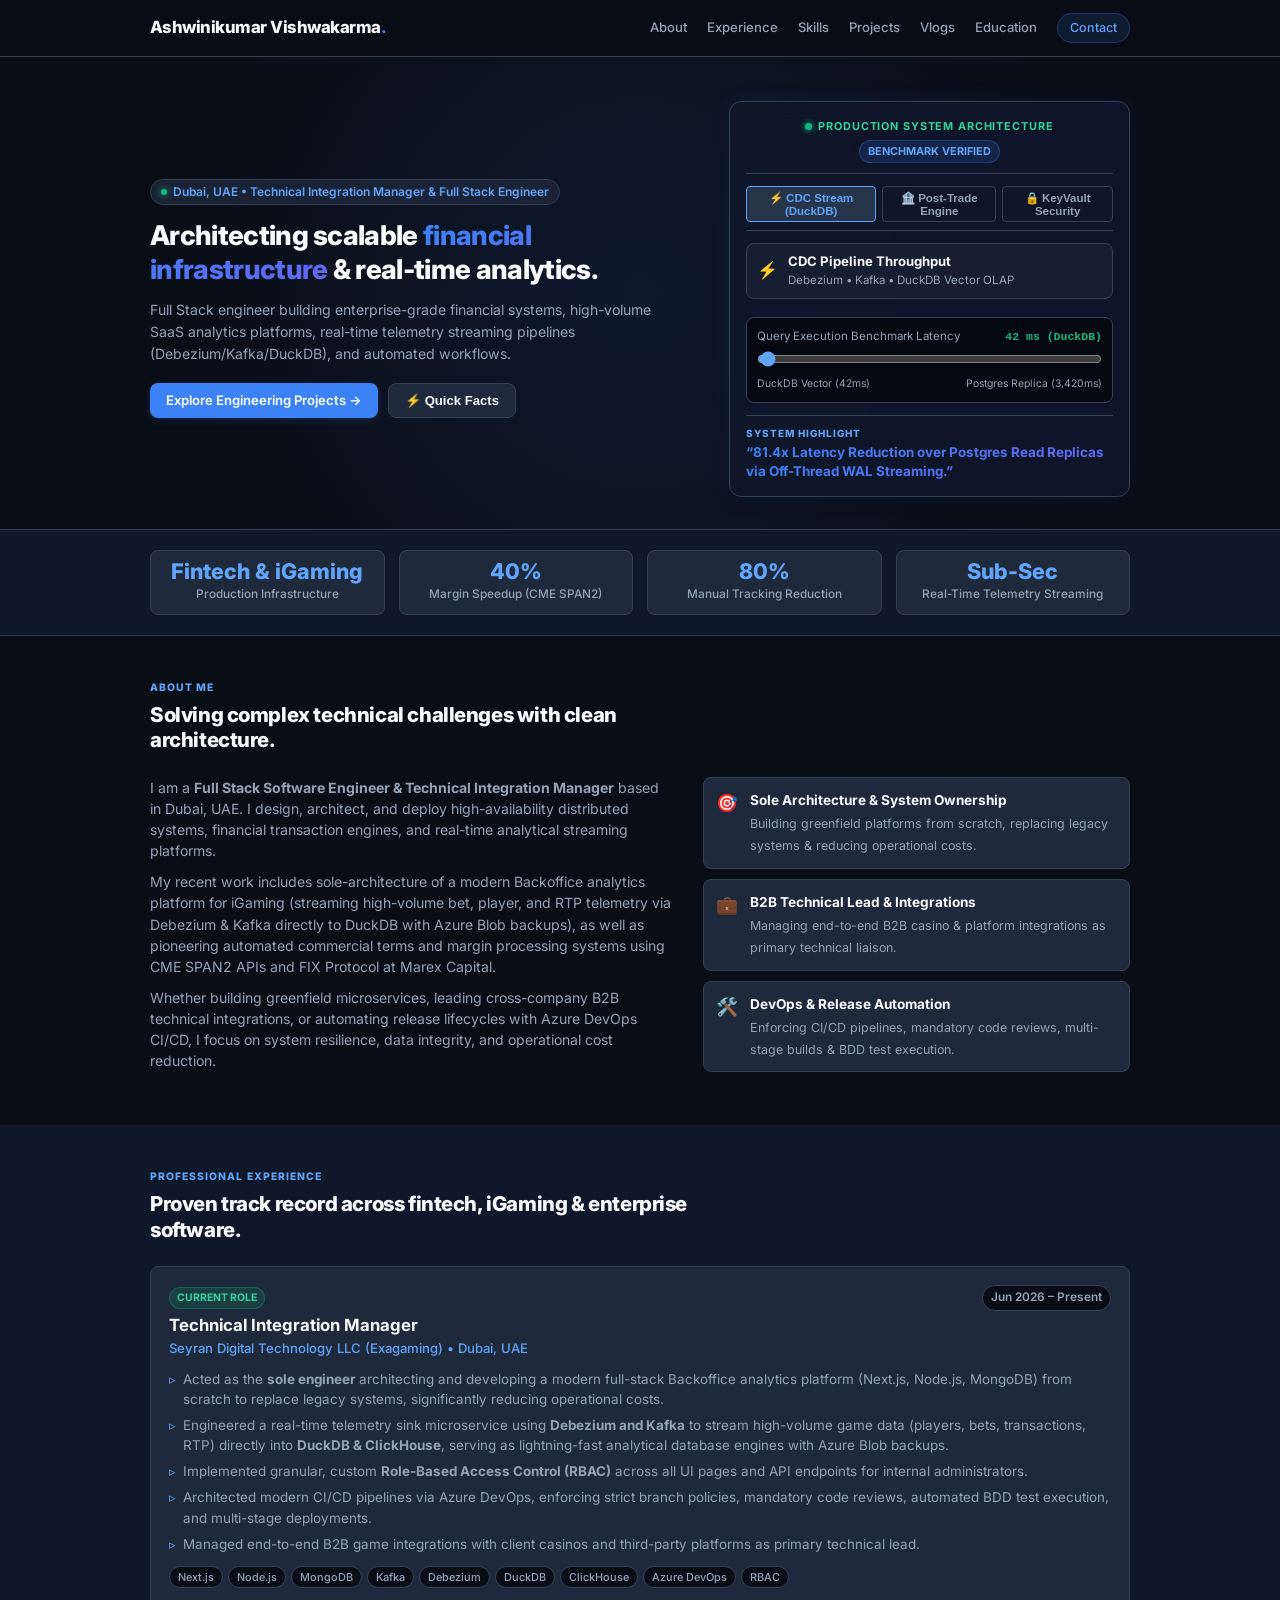
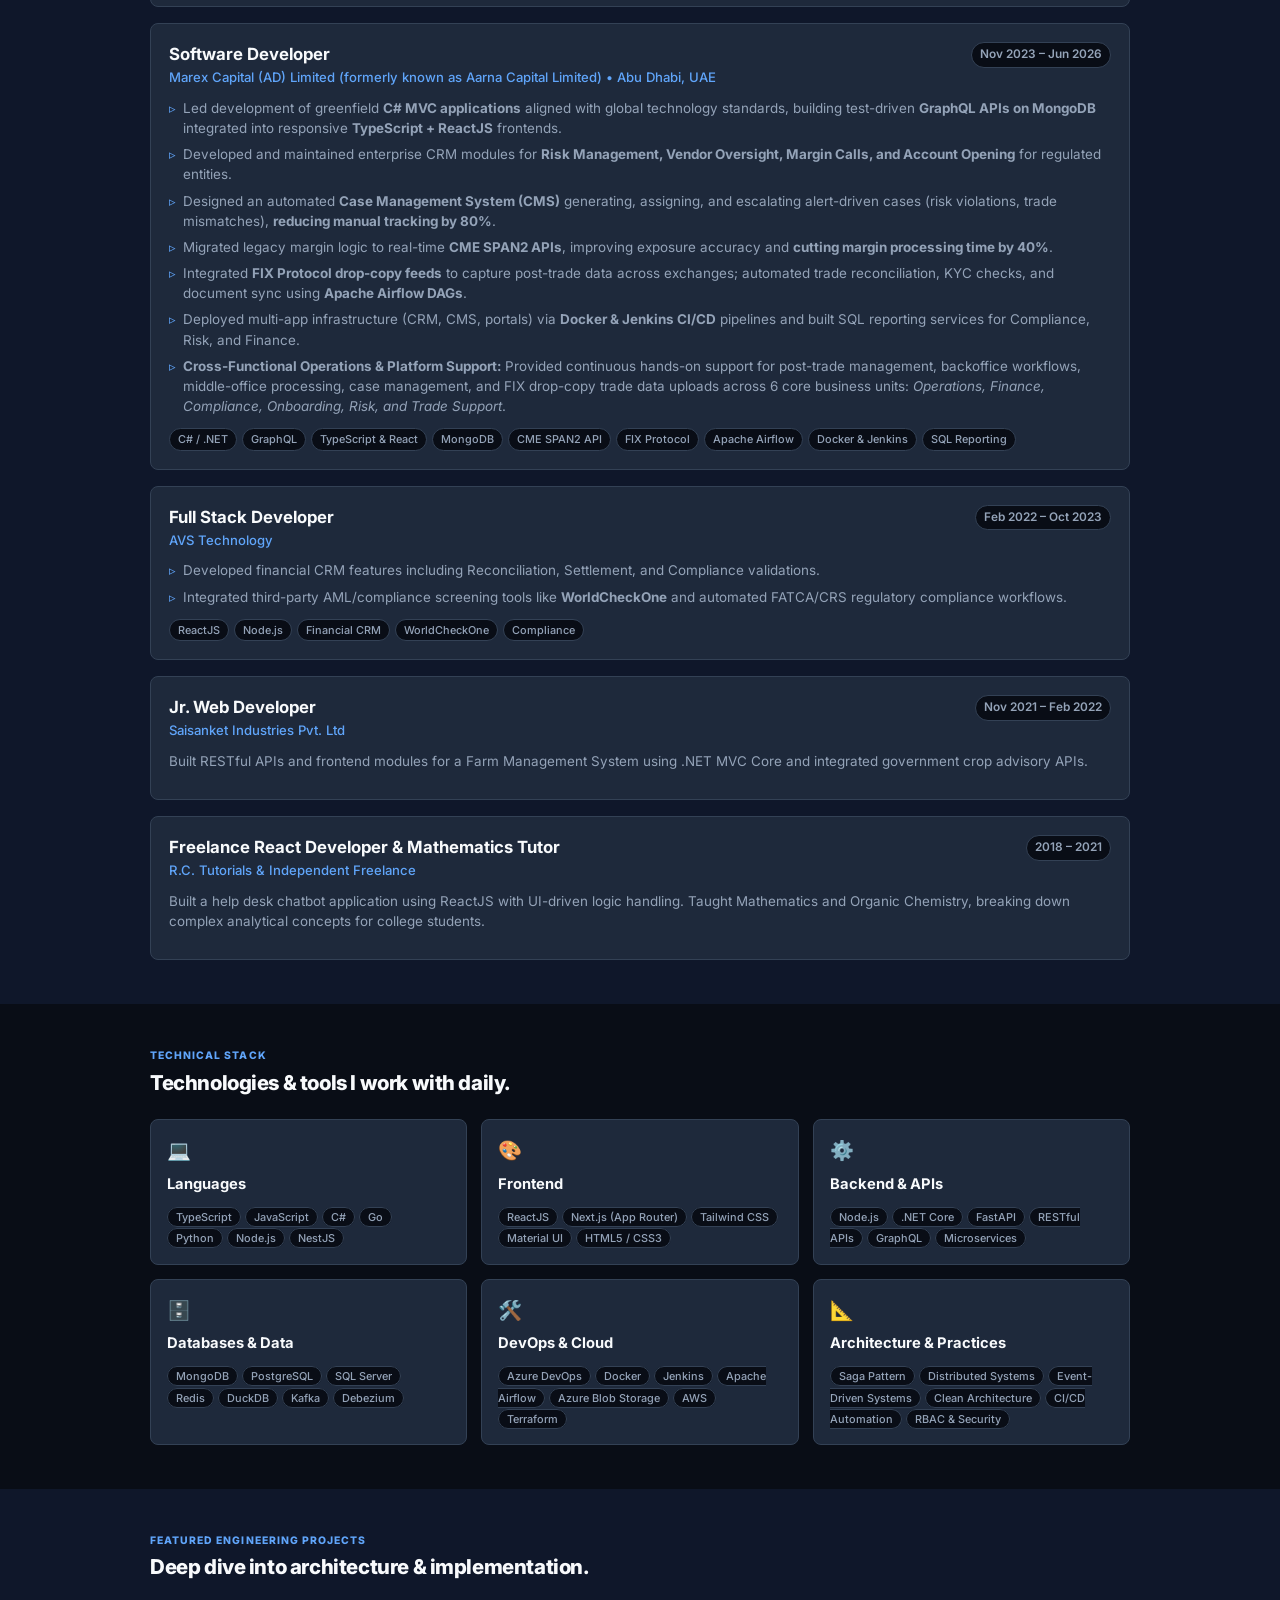
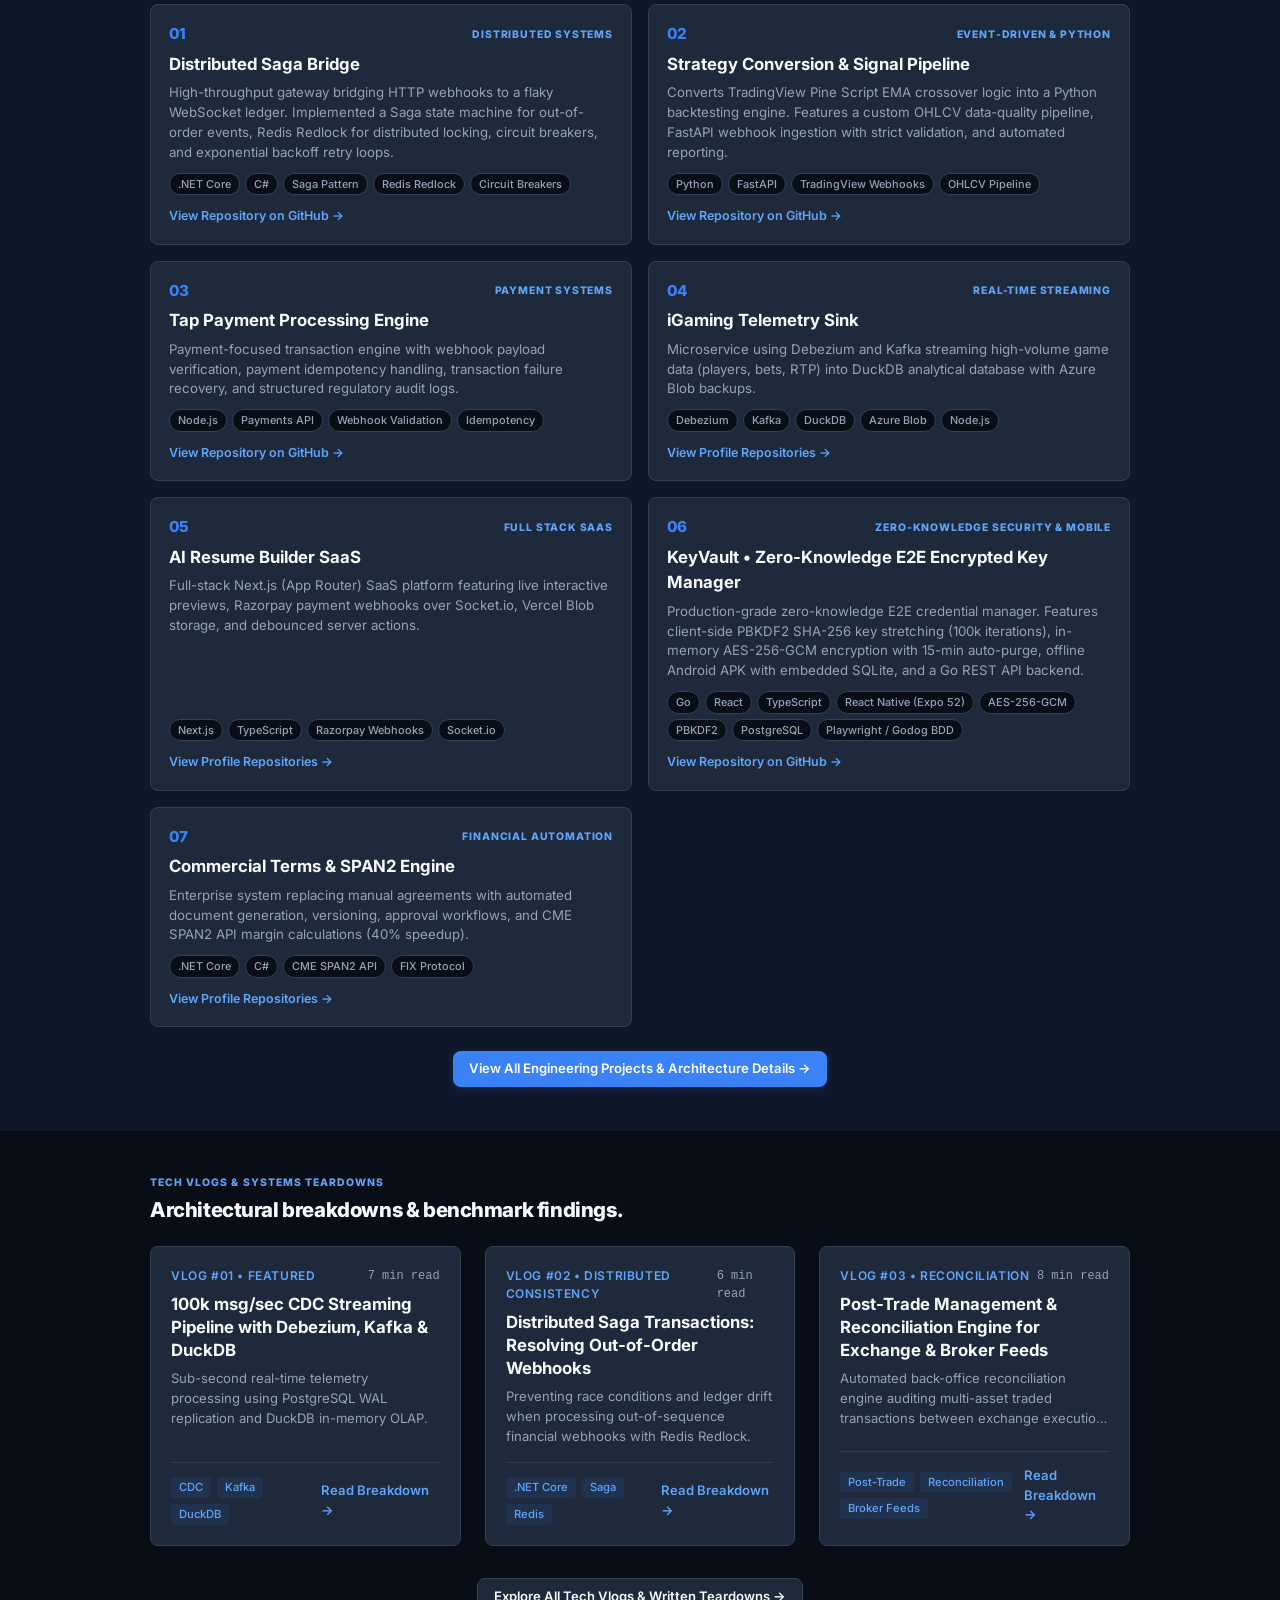
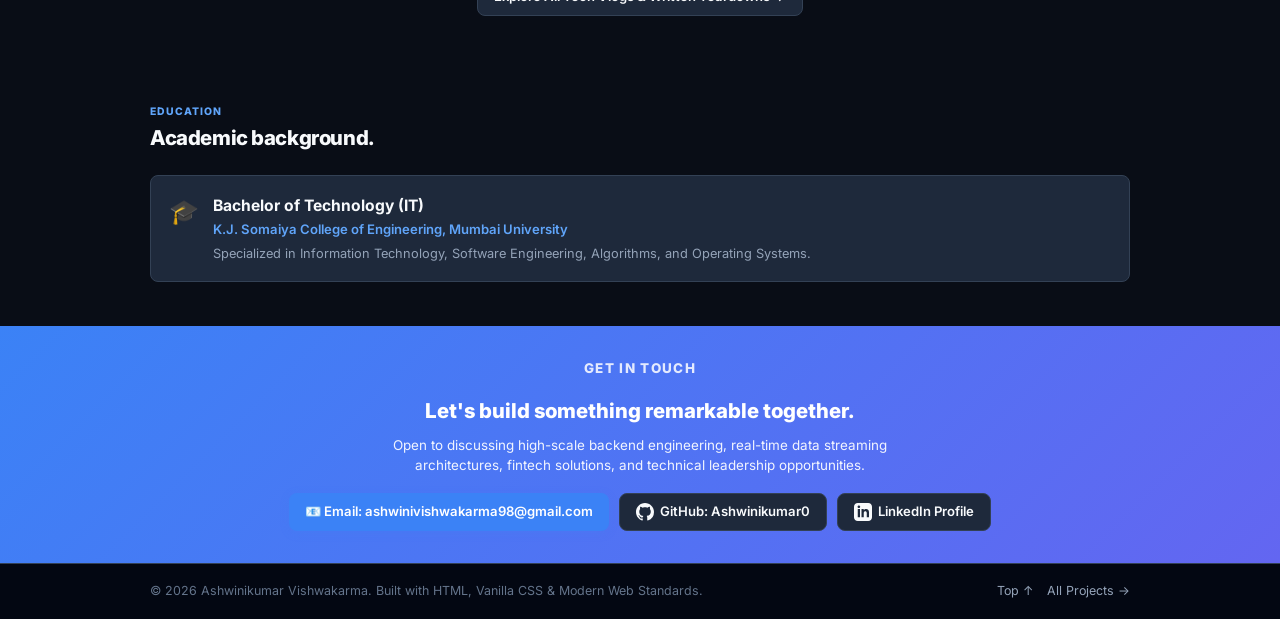
==== commit 047e50ad: "adding css fixes" ====
--- a/index.html
+++ b/index.html
@@ -6,9 +6,21 @@
     <meta name="viewport" content="width=device-width, initial-scale=1.0" />
 
     <meta name="description"
-        content="Ashwinikumar Vishwakarma - Senior Full Stack Software Engineer & Technical Integration Manager specializing in distributed systems, real-time data streaming, financial tech, and cloud architecture." />
-
-    <title>Ashwinikumar Vishwakarma | Senior Full Stack Engineer</title>
+        content="Ashwinikumar Vishwakarma - Full Stack Software Engineer & Technical Integration Manager specializing in distributed systems, real-time data streaming, financial tech, and cloud architecture." />
+
+    <title>Ashwinikumar Vishwakarma | Full Stack Engineer</title>
+
+    <!-- Open Graph / LinkedIn Social Cards -->
+    <meta property="og:type" content="website" />
+    <meta property="og:url" content="https://ashwinikumar0.github.io/" />
+    <meta property="og:title" content="Ashwinikumar Vishwakarma | Full Stack Engineer & Technical Lead" />
+    <meta property="og:description" content="Full Stack Engineer & Technical Integration Manager specializing in distributed systems, real-time data streaming (Debezium/Kafka/DuckDB), financial tech (CME SPAN2, FIX Protocol), and cloud architecture." />
+    <meta property="og:image" content="https://ashwinikumar0.github.io/assets/og-preview.png" />
+
+    <!-- Twitter -->
+    <meta name="twitter:card" content="summary_large_image" />
+    <meta name="twitter:title" content="Ashwinikumar Vishwakarma | Full Stack Engineer" />
+    <meta name="twitter:description" content="Architecting scalable financial infrastructure, real-time telemetry streaming pipelines, and distributed saga transactions." />
 
     <!-- Fonts -->
     <link rel="preconnect" href="https://fonts.googleapis.com">
@@ -18,7 +30,7 @@
         rel="stylesheet">
 
     <!-- CSS -->
-    <link rel="stylesheet" href="./assets/style.css?v=1.0.2" />
+    <link rel="stylesheet" href="./assets/style.css?v=1.0.3" />
 </head>
 
 <body>
@@ -77,15 +89,15 @@
                 <div class="hero-text">
                     <div class="location-badge">
                         <span class="pulse-dot"></span>
-                        Dubai, UAE &bull; Technical Integration Manager & Senior Full Stack Engineer
+                        Dubai, UAE &bull; Technical Integration Manager &amp; Full Stack Engineer
                     </div>
 
                     <h1 class="hero-title">
-                        Architecting scalable <span>financial infrastructure</span> & real-time analytics.
+                        Architecting scalable <span>financial infrastructure</span> &amp; real-time analytics.
                     </h1>
 
                     <p class="hero-description">
-                        Senior engineer building enterprise-grade financial systems, high-volume SaaS analytics
+                        Full Stack engineer building enterprise-grade financial systems, high-volume SaaS analytics
                         platforms, real-time telemetry streaming pipelines (Debezium/Kafka/DuckDB), and automated
                         workflows.
                     </p>
@@ -94,60 +106,55 @@
                         <a href="#projects" class="button primary-button">
                             Explore Engineering Projects &rarr;
                         </a>
-                        <a href="#contact" class="button secondary-button">
-                            Get In Touch
-                        </a>
+                        <button class="button secondary-button recruiter-trigger-btn" id="open-recruiter-drawer">
+                            ⚡ Quick Facts
+                        </button>
                     </div>
                 </div>
 
                 <div class="hero-card">
                     <div class="hero-dashboard">
-                        <div class="dashboard-header">
+                        <div class="dashboard-header" style="display: flex; flex-direction: column; align-items: center; justify-content: center; text-align: center; gap: 6px;">
                             <div class="status-indicator">
                                 <span class="status-dot"></span>
-                                <span class="status-text">SYSTEM STATUS &bull; OPERATIONAL</span>
-                            </div>
-                            <span class="dashboard-badge">ENTERPRISE LEAD</span>
-                        </div>
-
-                        <div class="dashboard-body">
+                                <span class="status-text">PRODUCTION SYSTEM ARCHITECTURE</span>
+                            </div>
+                            <span class="dashboard-badge">BENCHMARK VERIFIED</span>
+                        </div>
+
+                        <!-- Interactive Tabs -->
+                        <div class="dash-tabs-header">
+                            <button class="dash-tab-btn active" data-tab="cdc">⚡ CDC Stream (DuckDB)</button>
+                            <button class="dash-tab-btn" data-tab="rec">🏦 Post-Trade Engine</button>
+                            <button class="dash-tab-btn" data-tab="sec">🔒 KeyVault Security</button>
+                        </div>
+
+                        <div class="dashboard-body" id="tab-content-area">
                             <div class="dashboard-row">
                                 <span class="row-icon">⚡</span>
                                 <div>
-                                    <div class="row-title">Real-Time Data Pipelines</div>
-                                    <div class="row-desc">Debezium &bull; Kafka &bull; DuckDB &bull; Redis</div>
+                                    <div class="row-title">CDC Pipeline Throughput</div>
+                                    <div class="row-desc">Debezium &bull; Kafka &bull; DuckDB Vector OLAP</div>
                                 </div>
                             </div>
 
-                            <div class="dashboard-row">
-                                <span class="row-icon">🏦</span>
-                                <div>
-                                    <div class="row-title">Financial Engine Automation</div>
-                                    <div class="row-desc">CME SPAN2 &bull; FIX Protocol &bull; C# / .NET</div>
+                            <div class="interactive-metric-slider">
+                                <div class="slider-label">
+                                    <span>Query Execution Benchmark Latency</span>
+                                    <strong id="slider-latency-val" style="color: #10b981; font-family: 'Fira Code', monospace;">42 ms (DuckDB)</strong>
                                 </div>
-                            </div>
-
-                            <div class="dashboard-row">
-                                <span class="row-icon">🔒</span>
-                                <div>
-                                    <div class="row-title">Zero-Knowledge Security</div>
-                                    <div class="row-desc">KeyVault &bull; AES-256-GCM &bull; PBKDF2 &bull; Go</div>
+                                <input type="range" min="10" max="3500" value="42" class="latency-range" id="latency-slider" />
+                                <div style="display: flex; justify-content: space-between; font-size: 0.65rem; color: var(--text-muted); margin-top: 4px;">
+                                    <span>DuckDB Vector (42ms)</span>
+                                    <span>Postgres Replica (3,420ms)</span>
                                 </div>
                             </div>
-
-                            <div class="dashboard-row">
-                                <span class="row-icon">🚀</span>
-                                <div>
-                                    <div class="row-title">Full Stack Analytics</div>
-                                    <div class="row-desc">Next.js &bull; TypeScript &bull; Node.js &bull; MongoDB</div>
-                                </div>
-                            </div>
                         </div>
 
                         <div class="dashboard-footer">
-                            <span class="impact-label">CORE ENGINEERING MINDSET</span>
-                            <div class="impact-quote">
-                                &ldquo;Architect for Zero-Downtime Resilience. Stream in Real-Time.&rdquo;
+                            <span class="impact-label">SYSTEM HIGHLIGHT</span>
+                            <div class="impact-quote" id="impact-quote-text">
+                                &ldquo;81.4x Latency Reduction over Postgres Read Replicas via Off-Thread WAL Streaming.&rdquo;
                             </div>
                         </div>
                     </div>
@@ -188,7 +195,7 @@
                 <div class="about-grid">
                     <div class="about-bio">
                         <p>
-                            I am a <strong>Senior Full Stack Software Engineer & Technical Integration Manager</strong>
+                            I am a <strong>Full Stack Software Engineer &amp; Technical Integration Manager</strong>
                             based in Dubai, UAE.
                             I design, architect, and deploy high-availability distributed systems,
                             financial transaction engines, and real-time analytical streaming platforms.
@@ -268,8 +275,8 @@
                             <li>
                                 Engineered a real-time telemetry sink microservice using <strong>Debezium and
                                     Kafka</strong> to stream high-volume game data (players, bets, transactions, RTP)
-                                directly into <strong>DuckDB</strong>, serving as a lightning-fast analytical database
-                                with Azure Blob backups.
+                                directly into <strong>DuckDB &amp; ClickHouse</strong>, serving as lightning-fast analytical database
+                                engines with Azure Blob backups.
                             </li>
                             <li>
                                 Implemented granular, custom <strong>Role-Based Access Control (RBAC)</strong> across
@@ -292,6 +299,7 @@
                             <span>Kafka</span>
                             <span>Debezium</span>
                             <span>DuckDB</span>
+                            <span>ClickHouse</span>
                             <span>Azure DevOps</span>
                             <span>RBAC</span>
                         </div>
@@ -890,6 +898,68 @@
         </div>
     </footer>
 
+    <!-- RECRUITER FAST-TRACK DRAWER MODAL -->
+    <div class="recruiter-drawer-overlay" id="recruiter-drawer-overlay">
+        <div class="recruiter-drawer">
+            <div class="drawer-header">
+                <div>
+                    <span class="vlog-meta-header" style="margin-bottom: 2px;">TEARDOWN</span>
+                    <h3 class="drawer-title">Executive Summary</h3>
+                </div>
+                <button class="drawer-close-btn" id="close-recruiter-drawer" aria-label="Close Drawer">&times;</button>
+            </div>
+
+            <div style="margin-bottom: 24px;">
+                <div style="display: flex; align-items: center; gap: 8px; margin-bottom: 12px;">
+                    <span style="display: inline-block; width: 10px; height: 10px; border-radius: 50%; background: #10b981;"></span>
+                    <strong style="color: var(--text); font-size: 0.92rem;">Full Stack &amp; Technical Integration Lead</strong>
+                </div>
+                <p style="color: var(--text-muted); font-size: 0.84rem; line-height: 1.5; margin-bottom: 16px;">
+                    Based in Dubai, UAE. Architecting distributed streaming platforms (100k msg/sec CDC via Debezium &amp; DuckDB), automated financial settlement engines (CME SPAN2 &amp; FIX Protocol), and zero-knowledge security suites.
+                </p>
+            </div>
+
+            <div style="margin-bottom: 24px; padding: 16px; background: rgba(30, 41, 59, 0.4); border: 1px solid var(--border); border-radius: var(--radius-md);">
+                <span class="impact-label">PROVEN PRODUCTION METRICS</span>
+                <ul style="padding-left: 18px; margin-top: 8px; font-size: 0.82rem; color: var(--text); display: flex; flex-direction: column; gap: 6px;">
+                    <li><strong>81.4x Query Speedup:</strong> 3.4s down to 42ms p99 via DuckDB OLAP.</li>
+                    <li><strong>40% Processing Speedup:</strong> Automated CME SPAN2 API margin calculations.</li>
+                    <li><strong>80% Tracking Reduction:</strong> Case Management System for risk &amp; compliance alerts.</li>
+                    <li><strong>99.8% STP Rate:</strong> Sub-second post-trade matching engine across exchange &amp; broker feeds.</li>
+                </ul>
+            </div>
+
+            <div style="margin-bottom: 28px;">
+                <span class="impact-label" style="margin-bottom: 10px;">PRIMARY TECH STACK</span>
+                <div class="role-tags" style="display: flex; flex-wrap: wrap; gap: 6px;">
+                    <span>C# / .NET Core</span>
+                    <span>Go</span>
+                    <span>TypeScript</span>
+                    <span>Next.js (App Router)</span>
+                    <span>Node.js</span>
+                    <span>Kafka</span>
+                    <span>Debezium</span>
+                    <span>DuckDB</span>
+                    <span>ClickHouse</span>
+                    <span>PostgreSQL</span>
+                    <span>MongoDB</span>
+                    <span>Redis</span>
+                    <span>Docker</span>
+                    <span>Azure DevOps</span>
+                </div>
+            </div>
+
+            <div style="display: flex; flex-direction: column; gap: 10px;">
+                <a href="mailto:ashwinivishwakarma98@gmail.com" class="button primary-button" style="text-align: center; justify-content: center;">
+                    📧 Email Ashwinikumar Directly
+                </a>
+                <a href="https://github.com/Ashwinikumar0" target="_blank" rel="noopener noreferrer" class="button secondary-button" style="text-align: center; justify-content: center;">
+                    🌐 Explore GitHub Profile &rarr;
+                </a>
+            </div>
+        </div>
+    </div>
+
     <script src="./assets/vlogs.js"></script>
 </body>
 
--- a/assets/style.css
+++ b/assets/style.css
@@ -298,6 +298,8 @@
     padding-bottom: 10px;
     border-bottom: 1px solid var(--border);
     margin-bottom: 12px;
+    flex-wrap: wrap;
+    gap: 8px;
 }
 
 .status-indicator {
@@ -329,6 +331,10 @@
     border: 1px solid rgba(59, 130, 246, 0.3);
     border-radius: var(--radius-full);
     color: var(--accent-light);
+    text-align: center;
+    display: inline-block;
+    margin-left: auto;
+    margin-right: auto;
 }
 
 .dashboard-body {
@@ -394,6 +400,128 @@
     -webkit-background-clip: text;
     -webkit-text-fill-color: transparent;
     line-height: 1.35;
+}
+
+/* INTERACTIVE DASHBOARD TABS & TELEMETRY SIMULATOR */
+.dash-tabs-header {
+    display: flex;
+    gap: 6px;
+    margin-bottom: 12px;
+    border-bottom: 1px solid var(--border);
+    padding-bottom: 8px;
+}
+
+.dash-tab-btn {
+    background: transparent;
+    border: 1px solid var(--border);
+    color: var(--text-muted);
+    font-size: 0.72rem;
+    font-weight: 600;
+    padding: 4px 10px;
+    border-radius: var(--radius-sm);
+    cursor: pointer;
+    transition: var(--transition);
+}
+
+.dash-tab-btn.active, .dash-tab-btn:hover {
+    background: var(--surface-hover);
+    border-color: var(--accent-light);
+    color: var(--accent-light);
+}
+
+.interactive-metric-slider {
+    margin-top: 10px;
+    padding: 10px;
+    background: #050811;
+    border: 1px solid var(--border);
+    border-radius: var(--radius-md);
+}
+
+.slider-label {
+    display: flex;
+    justify-content: space-between;
+    font-size: 0.72rem;
+    color: var(--text-muted);
+    margin-bottom: 6px;
+}
+
+.latency-range {
+    width: 100%;
+    accent-color: var(--accent-light);
+    cursor: pointer;
+}
+
+/* RECRUITER FAST-TRACK DRAWER MODAL */
+.recruiter-drawer-overlay {
+    position: fixed;
+    inset: 0;
+    background: rgba(5, 8, 17, 0.75);
+    backdrop-filter: blur(8px);
+    z-index: 9999;
+    opacity: 0;
+    visibility: hidden;
+    transition: all 0.3s cubic-bezier(0.4, 0, 0.2, 1);
+}
+
+.recruiter-drawer-overlay.active {
+    opacity: 1;
+    visibility: visible;
+}
+
+.recruiter-drawer {
+    position: fixed;
+    top: 0;
+    right: 0;
+    bottom: 0;
+    width: 100%;
+    max-width: 480px;
+    background: #0b1120;
+    border-left: 1px solid var(--border);
+    z-index: 10000;
+    padding: 32px 24px;
+    overflow-y: auto;
+    transform: translateX(100%);
+    transition: transform 0.35s cubic-bezier(0.4, 0, 0.2, 1);
+    box-shadow: -12px 0 36px rgba(0, 0, 0, 0.6);
+}
+
+.recruiter-drawer-overlay.active .recruiter-drawer {
+    transform: translateX(0);
+}
+
+.drawer-header {
+    display: flex;
+    align-items: center;
+    justify-content: space-between;
+    margin-bottom: 24px;
+    padding-bottom: 16px;
+    border-bottom: 1px solid var(--border);
+}
+
+.drawer-title {
+    font-size: 1.15rem;
+    font-weight: 800;
+    color: var(--text);
+}
+
+.drawer-close-btn {
+    background: rgba(255, 255, 255, 0.05);
+    border: 1px solid var(--border);
+    color: var(--text);
+    width: 32px;
+    height: 32px;
+    border-radius: 50%;
+    cursor: pointer;
+    display: flex;
+    align-items: center;
+    justify-content: center;
+    transition: var(--transition);
+}
+
+.drawer-close-btn:hover {
+    background: rgba(239, 68, 68, 0.2);
+    border-color: #ef4444;
+    color: #ef4444;
 }
 
 /* METRICS BAR */
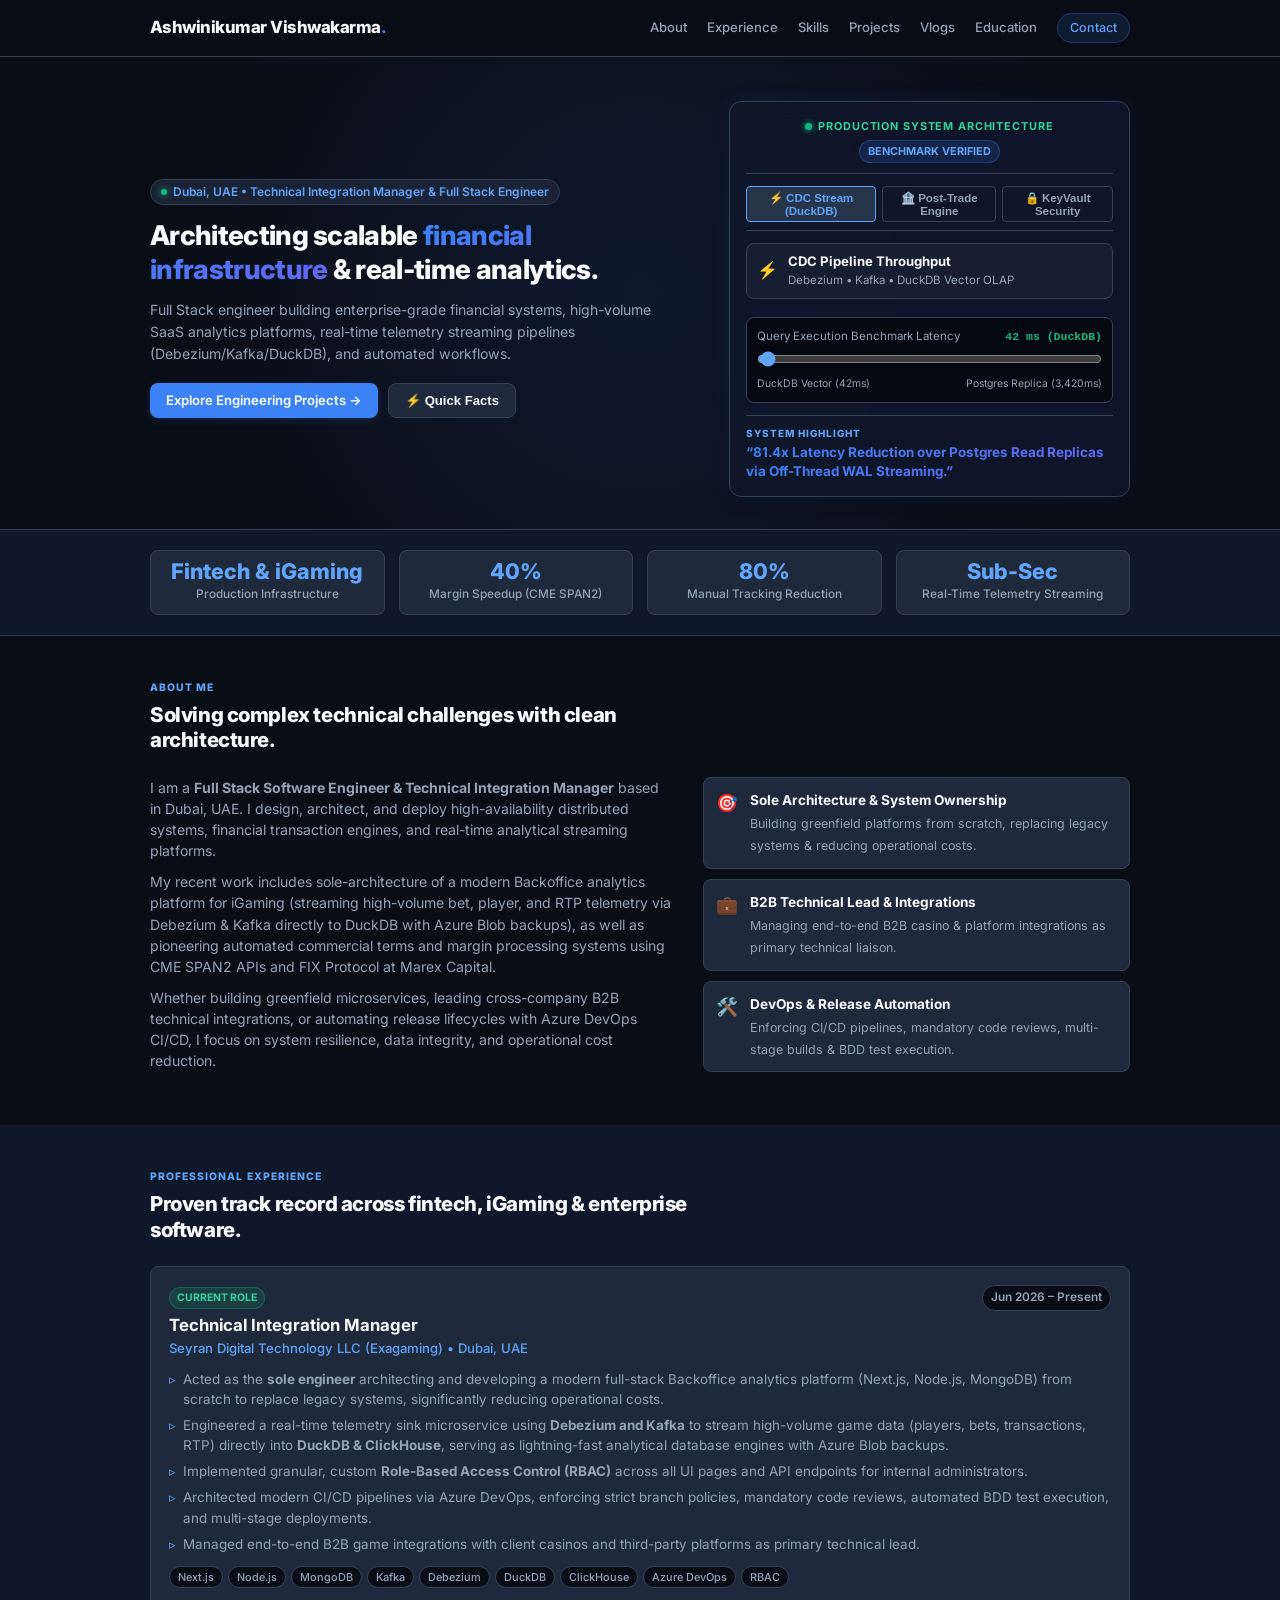
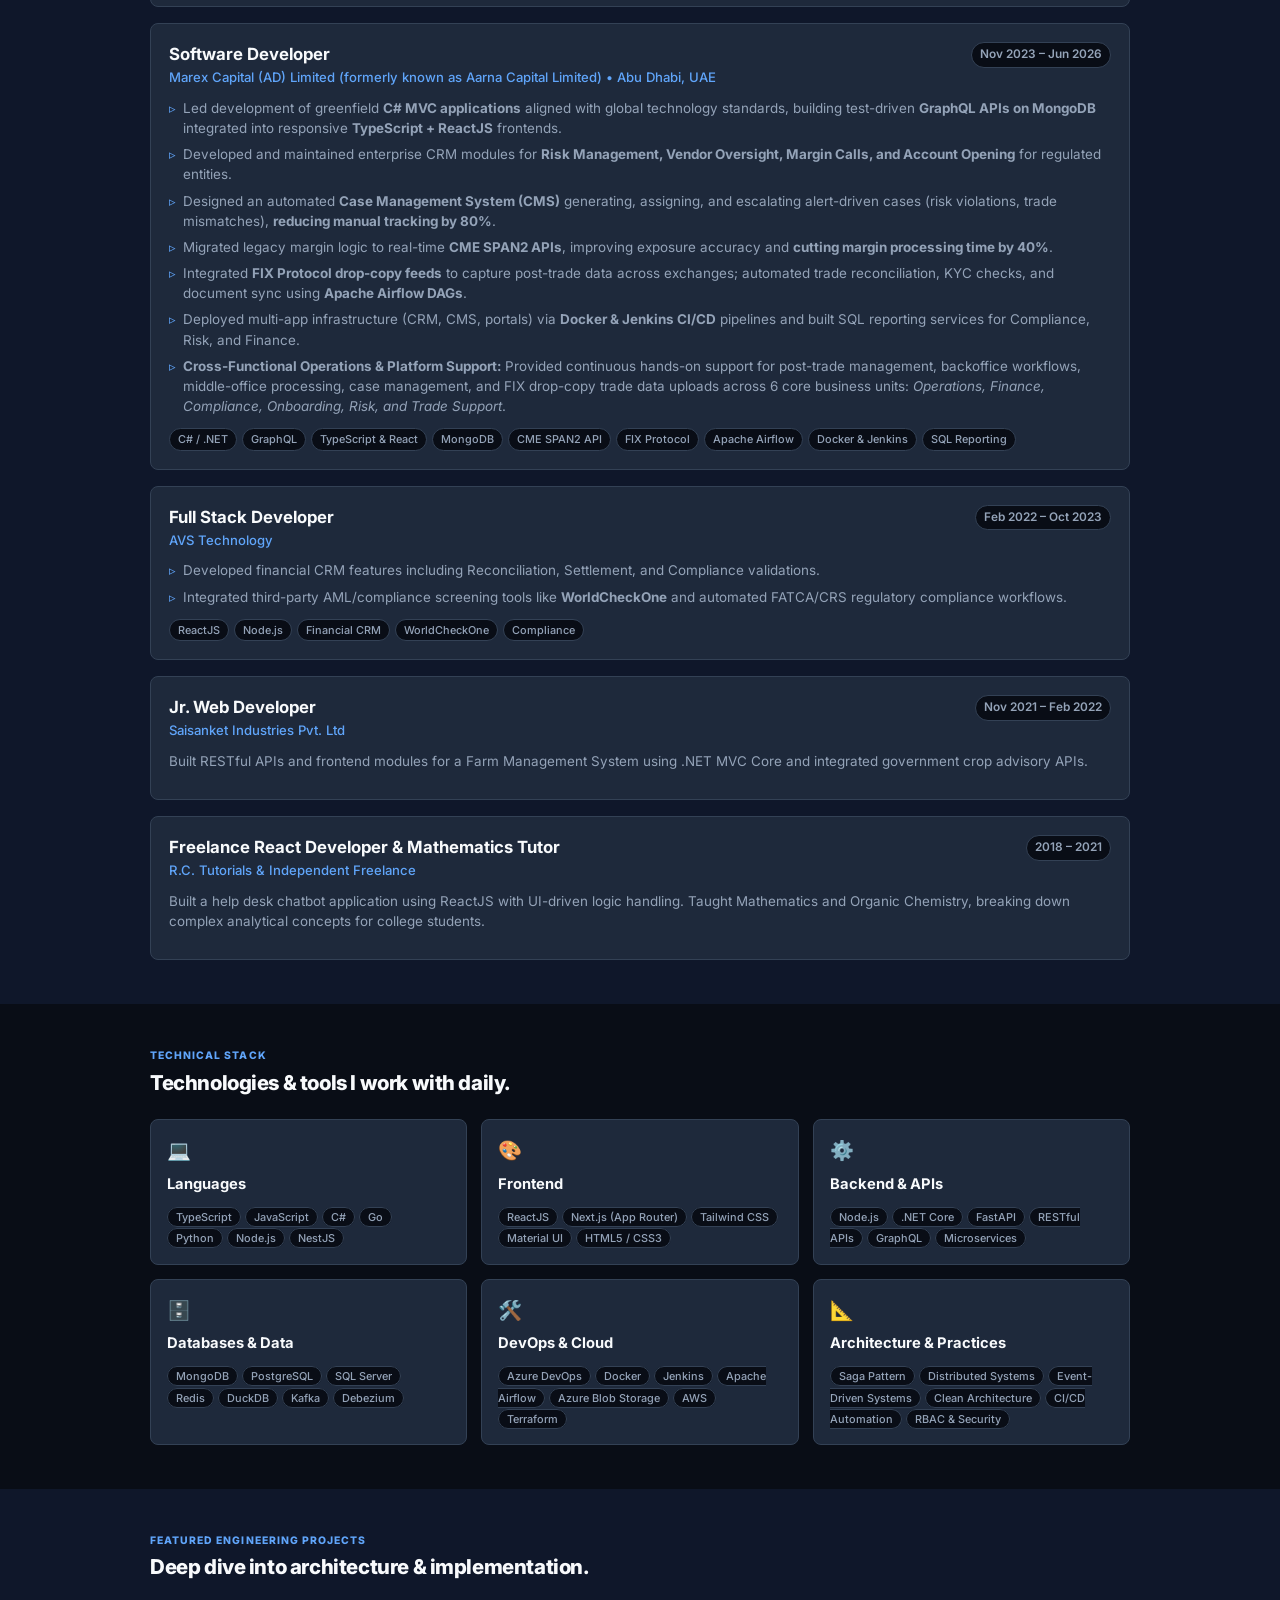
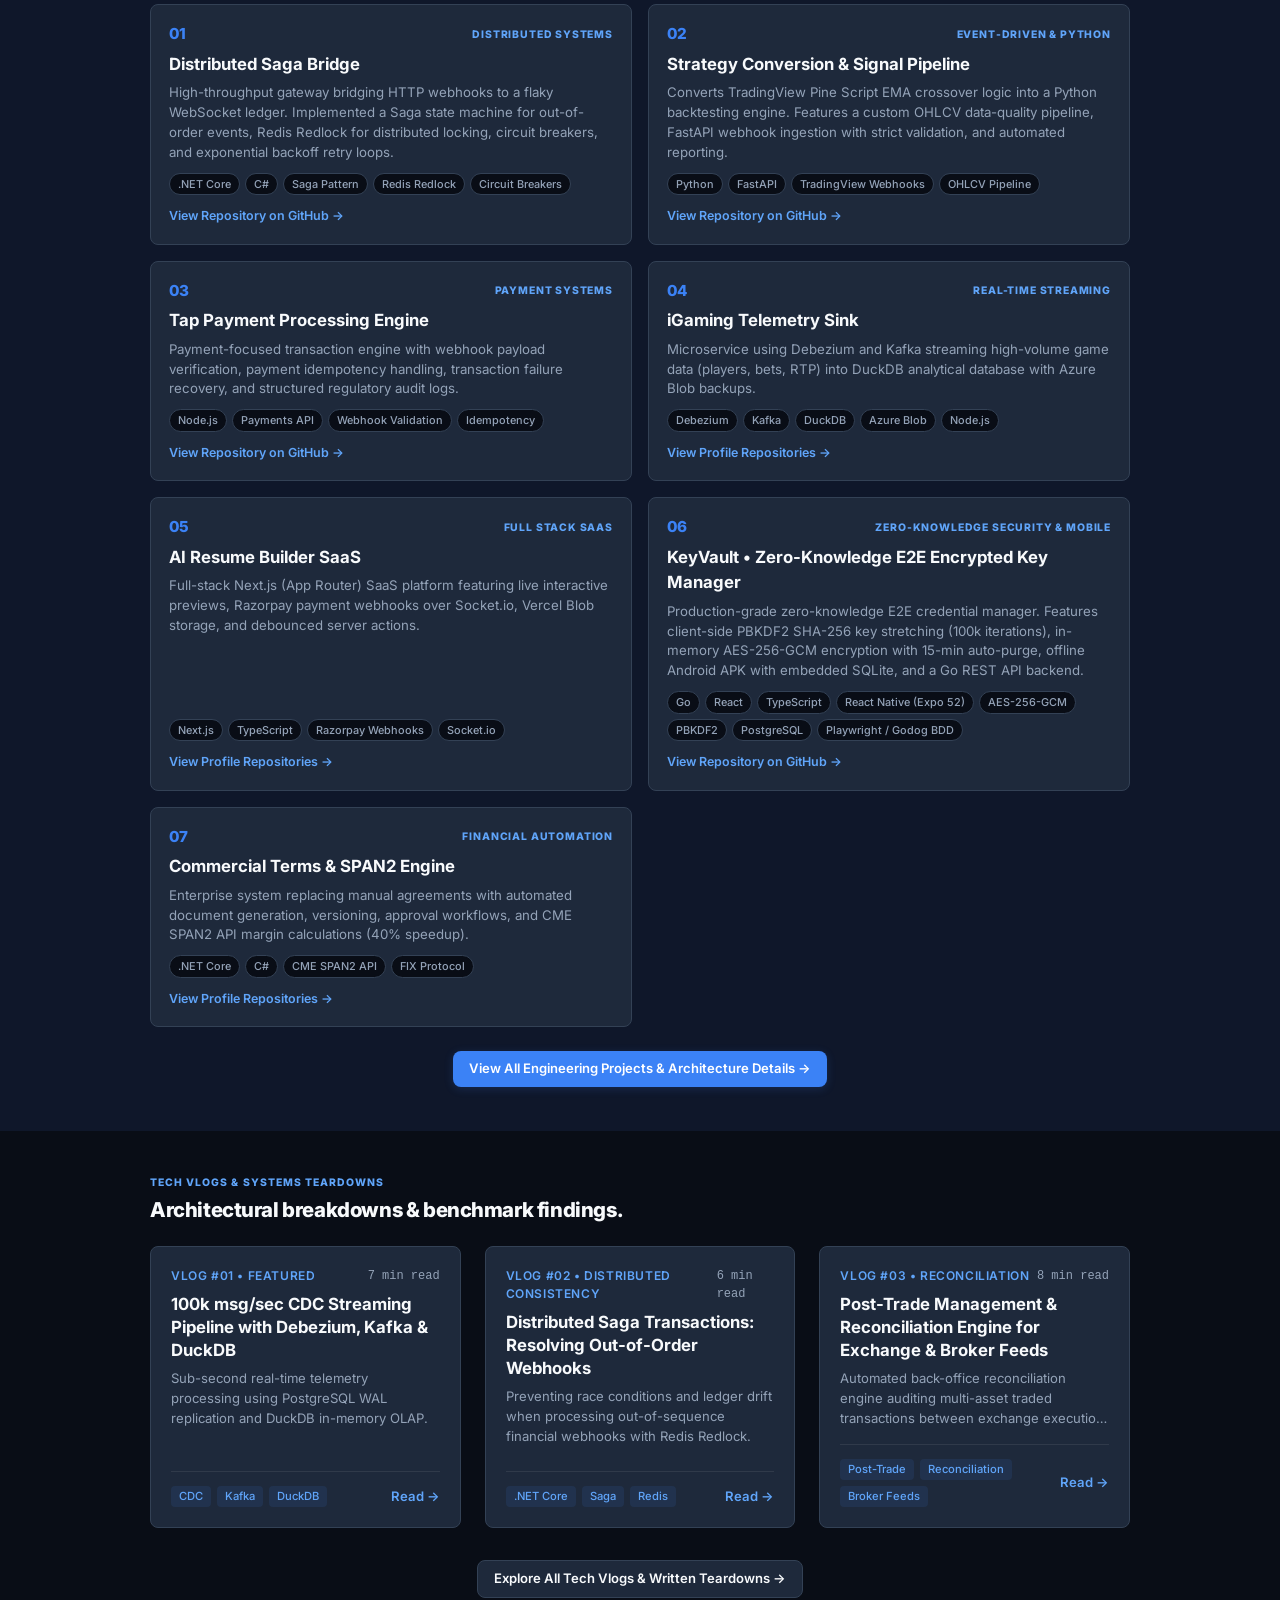
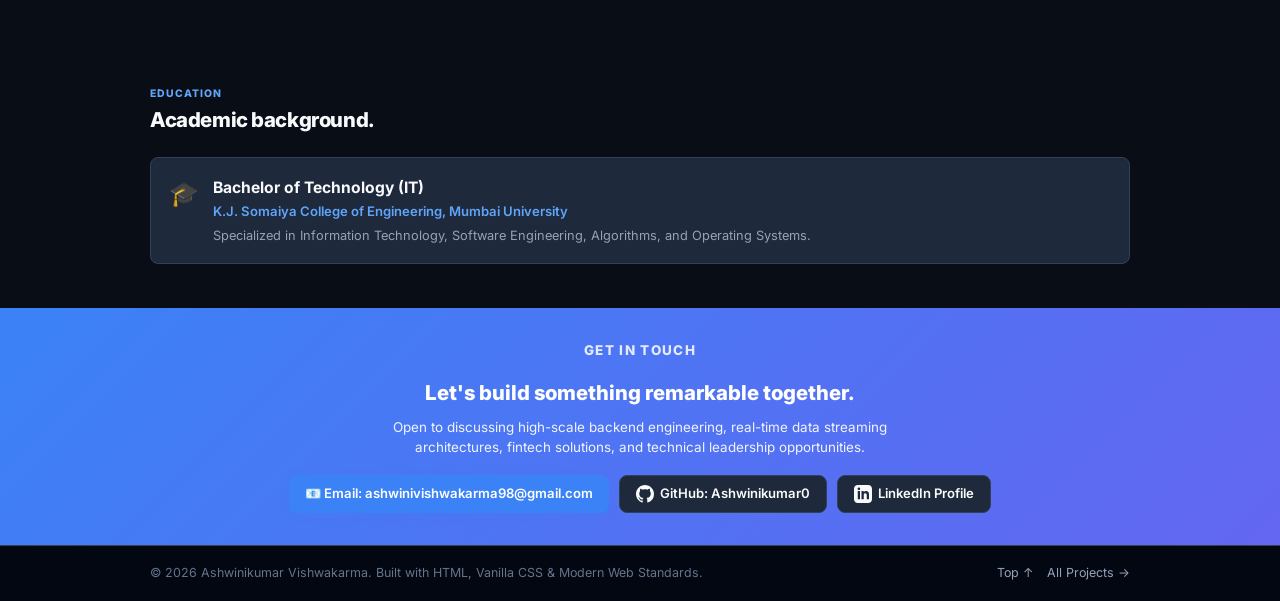
==== commit 06be7607: "Adding onclick vlog open" ====
--- a/index.html
+++ b/index.html
@@ -14,13 +14,15 @@
     <meta property="og:type" content="website" />
     <meta property="og:url" content="https://ashwinikumar0.github.io/" />
     <meta property="og:title" content="Ashwinikumar Vishwakarma | Full Stack Engineer & Technical Lead" />
-    <meta property="og:description" content="Full Stack Engineer & Technical Integration Manager specializing in distributed systems, real-time data streaming (Debezium/Kafka/DuckDB), financial tech (CME SPAN2, FIX Protocol), and cloud architecture." />
+    <meta property="og:description"
+        content="Full Stack Engineer & Technical Integration Manager specializing in distributed systems, real-time data streaming (Debezium/Kafka/DuckDB), financial tech (CME SPAN2, FIX Protocol), and cloud architecture." />
     <meta property="og:image" content="https://ashwinikumar0.github.io/assets/og-preview.png" />
 
     <!-- Twitter -->
     <meta name="twitter:card" content="summary_large_image" />
     <meta name="twitter:title" content="Ashwinikumar Vishwakarma | Full Stack Engineer" />
-    <meta name="twitter:description" content="Architecting scalable financial infrastructure, real-time telemetry streaming pipelines, and distributed saga transactions." />
+    <meta name="twitter:description"
+        content="Architecting scalable financial infrastructure, real-time telemetry streaming pipelines, and distributed saga transactions." />
 
     <!-- Fonts -->
     <link rel="preconnect" href="https://fonts.googleapis.com">
@@ -44,31 +46,60 @@
 
             <nav class="nav-links">
                 <a href="#about">
-                    <svg class="nav-icon" width="18" height="18" viewBox="0 0 24 24" fill="none" stroke="currentColor" stroke-width="2" stroke-linecap="round" stroke-linejoin="round"><path d="M20 21v-2a4 4 0 0 0-4-4H8a4 4 0 0 0-4 4v2"></path><circle cx="12" cy="7" r="4"></circle></svg>
+                    <svg class="nav-icon" width="18" height="18" viewBox="0 0 24 24" fill="none" stroke="currentColor"
+                        stroke-width="2" stroke-linecap="round" stroke-linejoin="round">
+                        <path d="M20 21v-2a4 4 0 0 0-4-4H8a4 4 0 0 0-4 4v2"></path>
+                        <circle cx="12" cy="7" r="4"></circle>
+                    </svg>
                     <span class="nav-label">About</span>
                 </a>
                 <a href="#experience">
-                    <svg class="nav-icon" width="18" height="18" viewBox="0 0 24 24" fill="none" stroke="currentColor" stroke-width="2" stroke-linecap="round" stroke-linejoin="round"><rect x="2" y="7" width="20" height="14" rx="2" ry="2"></rect><path d="M16 21V5a2 2 0 0 0-2-2h-4a2 2 0 0 0-2 2v16"></path></svg>
+                    <svg class="nav-icon" width="18" height="18" viewBox="0 0 24 24" fill="none" stroke="currentColor"
+                        stroke-width="2" stroke-linecap="round" stroke-linejoin="round">
+                        <rect x="2" y="7" width="20" height="14" rx="2" ry="2"></rect>
+                        <path d="M16 21V5a2 2 0 0 0-2-2h-4a2 2 0 0 0-2 2v16"></path>
+                    </svg>
                     <span class="nav-label">Experience</span>
                 </a>
                 <a href="#skills">
-                    <svg class="nav-icon" width="18" height="18" viewBox="0 0 24 24" fill="none" stroke="currentColor" stroke-width="2" stroke-linecap="round" stroke-linejoin="round"><polyline points="16 18 22 12 16 6"></polyline><polyline points="8 6 2 12 8 18"></polyline></svg>
+                    <svg class="nav-icon" width="18" height="18" viewBox="0 0 24 24" fill="none" stroke="currentColor"
+                        stroke-width="2" stroke-linecap="round" stroke-linejoin="round">
+                        <polyline points="16 18 22 12 16 6"></polyline>
+                        <polyline points="8 6 2 12 8 18"></polyline>
+                    </svg>
                     <span class="nav-label">Skills</span>
                 </a>
                 <a href="#projects">
-                    <svg class="nav-icon" width="18" height="18" viewBox="0 0 24 24" fill="none" stroke="currentColor" stroke-width="2" stroke-linecap="round" stroke-linejoin="round"><polygon points="12 2 2 7 12 12 22 7 12 2"></polygon><polyline points="2 17 12 22 22 17"></polyline><polyline points="2 12 12 17 22 12"></polyline></svg>
+                    <svg class="nav-icon" width="18" height="18" viewBox="0 0 24 24" fill="none" stroke="currentColor"
+                        stroke-width="2" stroke-linecap="round" stroke-linejoin="round">
+                        <polygon points="12 2 2 7 12 12 22 7 12 2"></polygon>
+                        <polyline points="2 17 12 22 22 17"></polyline>
+                        <polyline points="2 12 12 17 22 12"></polyline>
+                    </svg>
                     <span class="nav-label">Projects</span>
                 </a>
                 <a href="#vlogs">
-                    <svg class="nav-icon" width="18" height="18" viewBox="0 0 24 24" fill="none" stroke="currentColor" stroke-width="2" stroke-linecap="round" stroke-linejoin="round"><path d="M4 19.5A2.5 2.5 0 0 1 6.5 17H20"></path><path d="M6.5 2H20v20H6.5A2.5 2.5 0 0 1 4 19.5v-15A2.5 2.5 0 0 1 6.5 2z"></path></svg>
+                    <svg class="nav-icon" width="18" height="18" viewBox="0 0 24 24" fill="none" stroke="currentColor"
+                        stroke-width="2" stroke-linecap="round" stroke-linejoin="round">
+                        <path d="M4 19.5A2.5 2.5 0 0 1 6.5 17H20"></path>
+                        <path d="M6.5 2H20v20H6.5A2.5 2.5 0 0 1 4 19.5v-15A2.5 2.5 0 0 1 6.5 2z"></path>
+                    </svg>
                     <span class="nav-label">Vlogs</span>
                 </a>
                 <a href="#education">
-                    <svg class="nav-icon" width="18" height="18" viewBox="0 0 24 24" fill="none" stroke="currentColor" stroke-width="2" stroke-linecap="round" stroke-linejoin="round"><path d="M22 10v6M2 10l10-5 10 5-10 5z"></path><path d="M6 12v5c3 3 9 3 12 0v-5"></path></svg>
+                    <svg class="nav-icon" width="18" height="18" viewBox="0 0 24 24" fill="none" stroke="currentColor"
+                        stroke-width="2" stroke-linecap="round" stroke-linejoin="round">
+                        <path d="M22 10v6M2 10l10-5 10 5-10 5z"></path>
+                        <path d="M6 12v5c3 3 9 3 12 0v-5"></path>
+                    </svg>
                     <span class="nav-label">Education</span>
                 </a>
                 <a href="#contact" class="nav-cta">
-                    <svg class="nav-icon" width="18" height="18" viewBox="0 0 24 24" fill="none" stroke="currentColor" stroke-width="2" stroke-linecap="round" stroke-linejoin="round"><path d="M4 4h16c1.1 0 2 .9 2 2v12c0 1.1-.9 2-2 2H4c-1.1 0-2-.9-2-2V6c0-1.1.9-2 2-2z"></path><polyline points="22,6 12,13 2,6"></polyline></svg>
+                    <svg class="nav-icon" width="18" height="18" viewBox="0 0 24 24" fill="none" stroke="currentColor"
+                        stroke-width="2" stroke-linecap="round" stroke-linejoin="round">
+                        <path d="M4 4h16c1.1 0 2 .9 2 2v12c0 1.1-.9 2-2 2H4c-1.1 0-2-.9-2-2V6c0-1.1.9-2 2-2z"></path>
+                        <polyline points="22,6 12,13 2,6"></polyline>
+                    </svg>
                     <span class="nav-label">Contact</span>
                 </a>
             </nav>
@@ -114,7 +145,8 @@
 
                 <div class="hero-card">
                     <div class="hero-dashboard">
-                        <div class="dashboard-header" style="display: flex; flex-direction: column; align-items: center; justify-content: center; text-align: center; gap: 6px;">
+                        <div class="dashboard-header"
+                            style="display: flex; flex-direction: column; align-items: center; justify-content: center; text-align: center; gap: 6px;">
                             <div class="status-indicator">
                                 <span class="status-dot"></span>
                                 <span class="status-text">PRODUCTION SYSTEM ARCHITECTURE</span>
@@ -141,10 +173,14 @@
                             <div class="interactive-metric-slider">
                                 <div class="slider-label">
                                     <span>Query Execution Benchmark Latency</span>
-                                    <strong id="slider-latency-val" style="color: #10b981; font-family: 'Fira Code', monospace;">42 ms (DuckDB)</strong>
+                                    <strong id="slider-latency-val"
+                                        style="color: #10b981; font-family: 'Fira Code', monospace;">42 ms
+                                        (DuckDB)</strong>
                                 </div>
-                                <input type="range" min="10" max="3500" value="42" class="latency-range" id="latency-slider" />
-                                <div style="display: flex; justify-content: space-between; font-size: 0.65rem; color: var(--text-muted); margin-top: 4px;">
+                                <input type="range" min="10" max="3500" value="42" class="latency-range"
+                                    id="latency-slider" />
+                                <div
+                                    style="display: flex; justify-content: space-between; font-size: 0.65rem; color: var(--text-muted); margin-top: 4px;">
                                     <span>DuckDB Vector (42ms)</span>
                                     <span>Postgres Replica (3,420ms)</span>
                                 </div>
@@ -154,7 +190,8 @@
                         <div class="dashboard-footer">
                             <span class="impact-label">SYSTEM HIGHLIGHT</span>
                             <div class="impact-quote" id="impact-quote-text">
-                                &ldquo;81.4x Latency Reduction over Postgres Read Replicas via Off-Thread WAL Streaming.&rdquo;
+                                &ldquo;81.4x Latency Reduction over Postgres Read Replicas via Off-Thread WAL
+                                Streaming.&rdquo;
                             </div>
                         </div>
                     </div>
@@ -275,7 +312,8 @@
                             <li>
                                 Engineered a real-time telemetry sink microservice using <strong>Debezium and
                                     Kafka</strong> to stream high-volume game data (players, bets, transactions, RTP)
-                                directly into <strong>DuckDB &amp; ClickHouse</strong>, serving as lightning-fast analytical database
+                                directly into <strong>DuckDB &amp; ClickHouse</strong>, serving as lightning-fast
+                                analytical database
                                 engines with Azure Blob backups.
                             </li>
                             <li>
@@ -742,16 +780,25 @@
                 <div class="vlogs-grid" style="margin-bottom: 32px;">
 
                     <!-- VLOG ITEM 1 -->
-                    <article class="vlog-card">
+                    <article class="vlog-card" data-href="vlogs/vlog-01-cdc-streaming-debezium-duckdb.html">
                         <div class="vlog-card-body">
                             <div>
-                                <div style="display: flex; justify-content: space-between; align-items: center; margin-bottom: 8px;">
-                                    <span class="vlog-meta-header" style="margin-bottom: 0;">VLOG #01 &bull; FEATURED</span>
-                                    <span style="font-size: 0.75rem; color: var(--text-muted); font-family: 'Fira Code', monospace;">7 min read</span>
+                                <div
+                                    style="display: flex; justify-content: space-between; align-items: center; margin-bottom: 8px;">
+                                    <span class="vlog-meta-header" style="margin-bottom: 0;">VLOG #01 &bull;
+                                        FEATURED</span>
+                                    <span
+                                        style="font-size: 0.75rem; color: var(--text-muted); font-family: 'Fira Code', monospace;">7
+                                        min read</span>
                                 </div>
-                                <h3 class="vlog-card-title">100k msg/sec CDC Streaming Pipeline with Debezium, Kafka &amp; DuckDB</h3>
+                                <h3 class="vlog-card-title">
+                                    <a href="vlogs/vlog-01-cdc-streaming-debezium-duckdb.html"
+                                        class="vlog-card-title-link" style="color: inherit; text-decoration: none;">100k
+                                        msg/sec CDC Streaming Pipeline with Debezium, Kafka &amp; DuckDB</a>
+                                </h3>
                                 <p class="vlog-card-desc">
-                                    Sub-second real-time telemetry processing using PostgreSQL WAL replication and DuckDB in-memory OLAP.
+                                    Sub-second real-time telemetry processing using PostgreSQL WAL replication and
+                                    DuckDB in-memory OLAP.
                                 </p>
                             </div>
                             <div class="vlog-card-footer">
@@ -761,23 +808,33 @@
                                     <span class="vlog-tag">DuckDB</span>
                                 </div>
                                 <a href="vlogs/vlog-01-cdc-streaming-debezium-duckdb.html" class="vlog-link-btn">
-                                    Read Breakdown &rarr;
+                                    Read &rarr;
                                 </a>
                             </div>
                         </div>
                     </article>
 
                     <!-- VLOG ITEM 2 -->
-                    <article class="vlog-card">
+                    <article class="vlog-card" data-href="vlogs/vlog-02-saga-distributed-transactions.html">
                         <div class="vlog-card-body">
                             <div>
-                                <div style="display: flex; justify-content: space-between; align-items: center; margin-bottom: 8px;">
-                                    <span class="vlog-meta-header" style="margin-bottom: 0;">VLOG #02 &bull; DISTRIBUTED CONSISTENCY</span>
-                                    <span style="font-size: 0.75rem; color: var(--text-muted); font-family: 'Fira Code', monospace;">6 min read</span>
+                                <div
+                                    style="display: flex; justify-content: space-between; align-items: center; margin-bottom: 8px;">
+                                    <span class="vlog-meta-header" style="margin-bottom: 0;">VLOG #02 &bull; DISTRIBUTED
+                                        CONSISTENCY</span>
+                                    <span
+                                        style="font-size: 0.75rem; color: var(--text-muted); font-family: 'Fira Code', monospace;">6
+                                        min read</span>
                                 </div>
-                                <h3 class="vlog-card-title">Distributed Saga Transactions: Resolving Out-of-Order Webhooks</h3>
+                                <h3 class="vlog-card-title">
+                                    <a href="vlogs/vlog-02-saga-distributed-transactions.html"
+                                        class="vlog-card-title-link"
+                                        style="color: inherit; text-decoration: none;">Distributed Saga Transactions:
+                                        Resolving Out-of-Order Webhooks</a>
+                                </h3>
                                 <p class="vlog-card-desc">
-                                    Preventing race conditions and ledger drift when processing out-of-sequence financial webhooks with Redis Redlock.
+                                    Preventing race conditions and ledger drift when processing out-of-sequence
+                                    financial webhooks with Redis Redlock.
                                 </p>
                             </div>
                             <div class="vlog-card-footer">
@@ -787,23 +844,33 @@
                                     <span class="vlog-tag">Redis</span>
                                 </div>
                                 <a href="vlogs/vlog-02-saga-distributed-transactions.html" class="vlog-link-btn">
-                                    Read Breakdown &rarr;
+                                    Read &rarr;
                                 </a>
                             </div>
                         </div>
                     </article>
 
                     <!-- VLOG ITEM 3 -->
-                    <article class="vlog-card">
+                    <article class="vlog-card" data-href="vlogs/vlog-03-fintech-ledger-reconciliation.html">
                         <div class="vlog-card-body">
                             <div>
-                                <div style="display: flex; justify-content: space-between; align-items: center; margin-bottom: 8px;">
-                                    <span class="vlog-meta-header" style="margin-bottom: 0;">VLOG #03 &bull; RECONCILIATION</span>
-                                    <span style="font-size: 0.75rem; color: var(--text-muted); font-family: 'Fira Code', monospace;">8 min read</span>
+                                <div
+                                    style="display: flex; justify-content: space-between; align-items: center; margin-bottom: 8px;">
+                                    <span class="vlog-meta-header" style="margin-bottom: 0;">VLOG #03 &bull;
+                                        RECONCILIATION</span>
+                                    <span
+                                        style="font-size: 0.75rem; color: var(--text-muted); font-family: 'Fira Code', monospace;">8
+                                        min read</span>
                                 </div>
-                                <h3 class="vlog-card-title">Post-Trade Management &amp; Reconciliation Engine for Exchange &amp; Broker Feeds</h3>
+                                <h3 class="vlog-card-title">
+                                    <a href="vlogs/vlog-03-fintech-ledger-reconciliation.html"
+                                        class="vlog-card-title-link"
+                                        style="color: inherit; text-decoration: none;">Post-Trade Management &amp;
+                                        Reconciliation Engine for Exchange &amp; Broker Feeds</a>
+                                </h3>
                                 <p class="vlog-card-desc">
-                                    Automated back-office reconciliation engine auditing multi-asset traded transactions between exchange execution drops and third-party broker clearing statements.
+                                    Automated back-office reconciliation engine auditing multi-asset traded transactions
+                                    between exchange execution drops and third-party broker clearing statements.
                                 </p>
                             </div>
                             <div class="vlog-card-footer">
@@ -813,7 +880,7 @@
                                     <span class="vlog-tag">Broker Feeds</span>
                                 </div>
                                 <a href="vlogs/vlog-03-fintech-ledger-reconciliation.html" class="vlog-link-btn">
-                                    Read Breakdown &rarr;
+                                    Read &rarr;
                                 </a>
                             </div>
                         </div>
@@ -911,21 +978,29 @@
 
             <div style="margin-bottom: 24px;">
                 <div style="display: flex; align-items: center; gap: 8px; margin-bottom: 12px;">
-                    <span style="display: inline-block; width: 10px; height: 10px; border-radius: 50%; background: #10b981;"></span>
-                    <strong style="color: var(--text); font-size: 0.92rem;">Full Stack &amp; Technical Integration Lead</strong>
+                    <span
+                        style="display: inline-block; width: 10px; height: 10px; border-radius: 50%; background: #10b981;"></span>
+                    <strong style="color: var(--text); font-size: 0.92rem;">Full Stack &amp; Technical Integration
+                        Lead</strong>
                 </div>
                 <p style="color: var(--text-muted); font-size: 0.84rem; line-height: 1.5; margin-bottom: 16px;">
-                    Based in Dubai, UAE. Architecting distributed streaming platforms (100k msg/sec CDC via Debezium &amp; DuckDB), automated financial settlement engines (CME SPAN2 &amp; FIX Protocol), and zero-knowledge security suites.
+                    Based in Dubai, UAE. Architecting distributed streaming platforms (100k msg/sec CDC via Debezium
+                    &amp; DuckDB), automated financial settlement engines (CME SPAN2 &amp; FIX Protocol), and
+                    zero-knowledge security suites.
                 </p>
             </div>
 
-            <div style="margin-bottom: 24px; padding: 16px; background: rgba(30, 41, 59, 0.4); border: 1px solid var(--border); border-radius: var(--radius-md);">
+            <div
+                style="margin-bottom: 24px; padding: 16px; background: rgba(30, 41, 59, 0.4); border: 1px solid var(--border); border-radius: var(--radius-md);">
                 <span class="impact-label">PROVEN PRODUCTION METRICS</span>
-                <ul style="padding-left: 18px; margin-top: 8px; font-size: 0.82rem; color: var(--text); display: flex; flex-direction: column; gap: 6px;">
+                <ul
+                    style="padding-left: 18px; margin-top: 8px; font-size: 0.82rem; color: var(--text); display: flex; flex-direction: column; gap: 6px;">
                     <li><strong>81.4x Query Speedup:</strong> 3.4s down to 42ms p99 via DuckDB OLAP.</li>
                     <li><strong>40% Processing Speedup:</strong> Automated CME SPAN2 API margin calculations.</li>
-                    <li><strong>80% Tracking Reduction:</strong> Case Management System for risk &amp; compliance alerts.</li>
-                    <li><strong>99.8% STP Rate:</strong> Sub-second post-trade matching engine across exchange &amp; broker feeds.</li>
+                    <li><strong>80% Tracking Reduction:</strong> Case Management System for risk &amp; compliance
+                        alerts.</li>
+                    <li><strong>99.8% STP Rate:</strong> Sub-second post-trade matching engine across exchange &amp;
+                        broker feeds.</li>
                 </ul>
             </div>
 
@@ -950,10 +1025,12 @@
             </div>
 
             <div style="display: flex; flex-direction: column; gap: 10px;">
-                <a href="mailto:ashwinivishwakarma98@gmail.com" class="button primary-button" style="text-align: center; justify-content: center;">
+                <a href="mailto:ashwinivishwakarma98@gmail.com" class="button primary-button"
+                    style="text-align: center; justify-content: center;">
                     📧 Email Ashwinikumar Directly
                 </a>
-                <a href="https://github.com/Ashwinikumar0" target="_blank" rel="noopener noreferrer" class="button secondary-button" style="text-align: center; justify-content: center;">
+                <a href="https://github.com/Ashwinikumar0" target="_blank" rel="noopener noreferrer"
+                    class="button secondary-button" style="text-align: center; justify-content: center;">
                     🌐 Explore GitHub Profile &rarr;
                 </a>
             </div>
--- a/assets/style.css
+++ b/assets/style.css
@@ -1390,7 +1390,9 @@
     display: flex;
     align-items: center;
     justify-content: space-between;
+    gap: 12px;
     padding-top: 14px;
+    margin-top: auto;
     border-top: 1px solid var(--border-light);
 }
 
@@ -1398,6 +1400,8 @@
     display: flex;
     flex-wrap: wrap;
     gap: 6px;
+    flex: 1;
+    min-width: 0;
 }
 
 .vlog-tag {
@@ -1416,6 +1420,8 @@
     color: var(--accent-light);
     font-size: 0.82rem;
     font-weight: 600;
+    white-space: nowrap;
+    flex-shrink: 0;
     transition: var(--transition);
 }
 
@@ -1439,13 +1445,25 @@
     overflow: hidden;
     display: flex;
     flex-direction: column;
+    position: relative;
+    cursor: pointer;
+    text-decoration: none;
+    color: inherit;
     transition: var(--transition);
 }
 
 .vlog-card:hover {
     transform: translateY(-4px);
     border-color: var(--accent-light);
-    box-shadow: 0 10px 24px rgba(0, 0, 0, 0.3);
+    box-shadow: 0 12px 32px rgba(0, 0, 0, 0.4);
+}
+
+.vlog-card:hover .vlog-card-title {
+    color: var(--accent-light);
+}
+
+.vlog-card:hover .vlog-link-btn {
+    transform: translateX(4px);
 }
 
 .vlog-thumb-wrapper {
